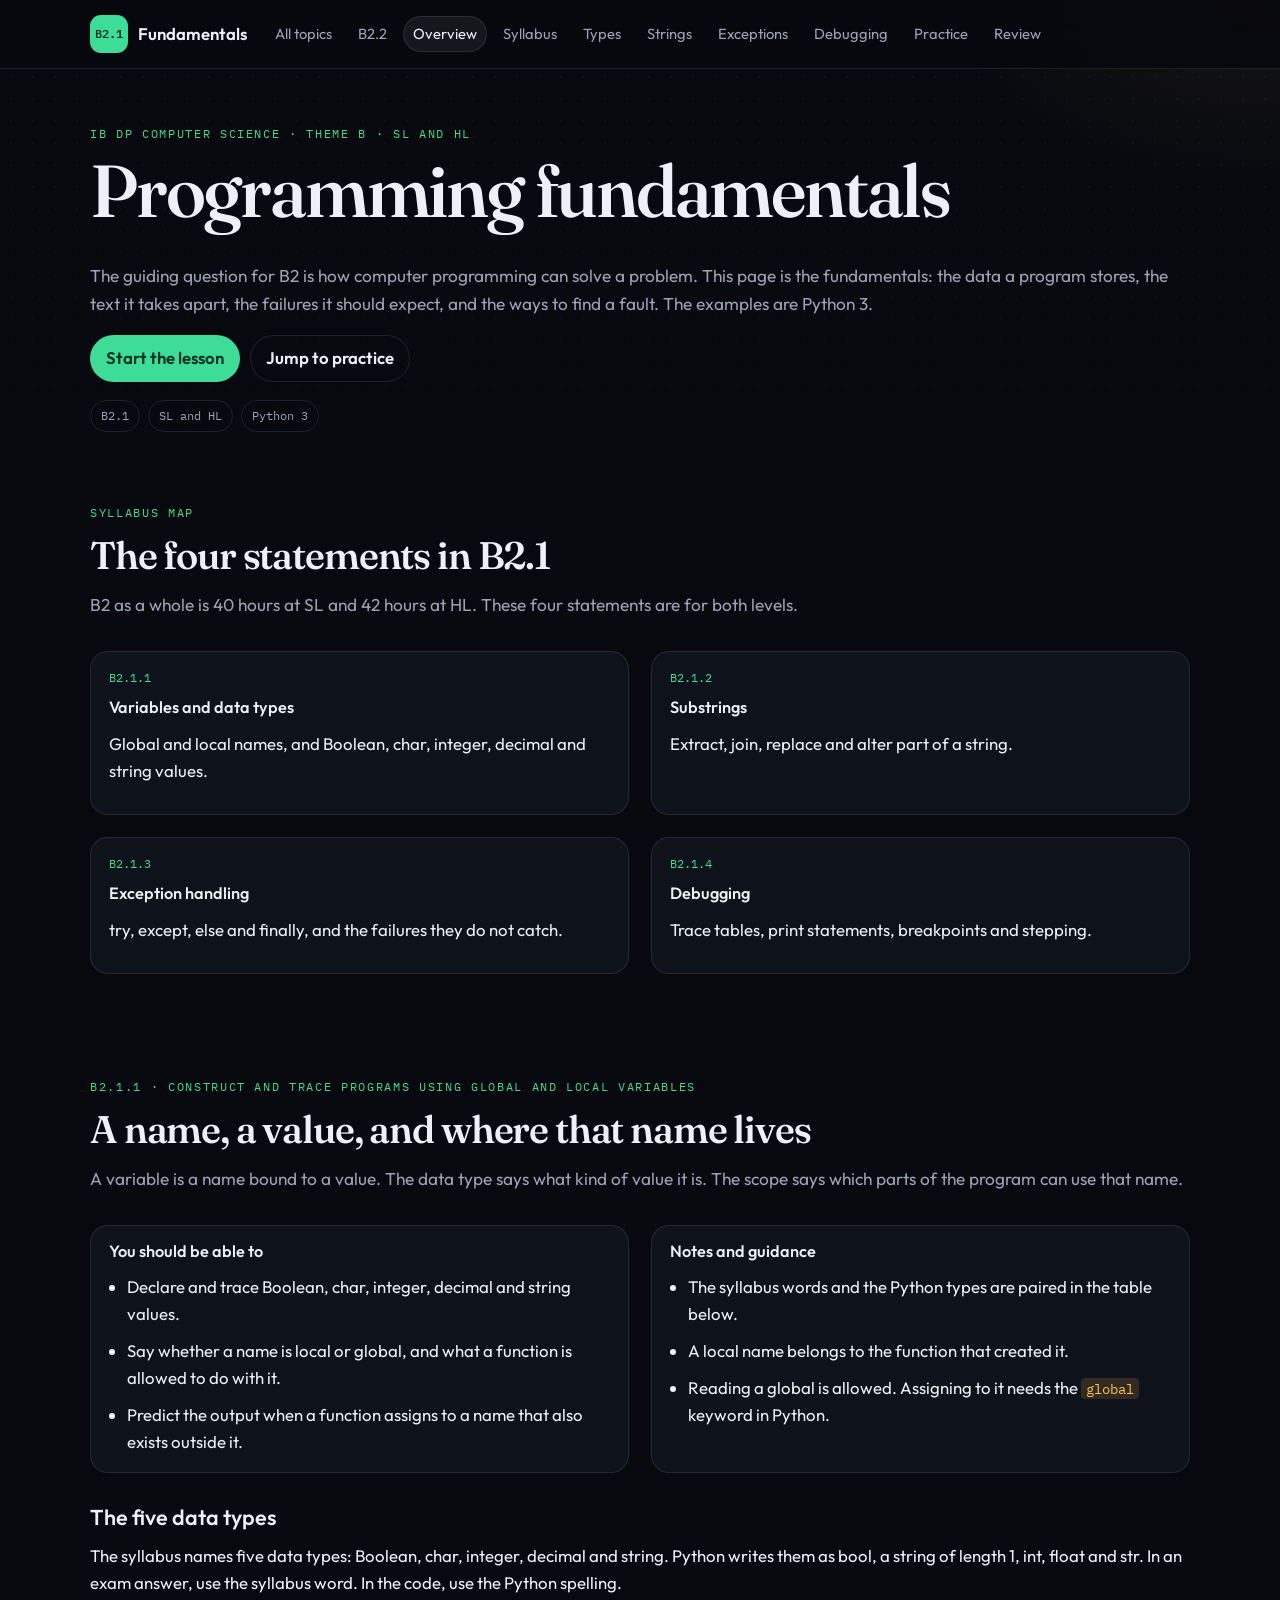
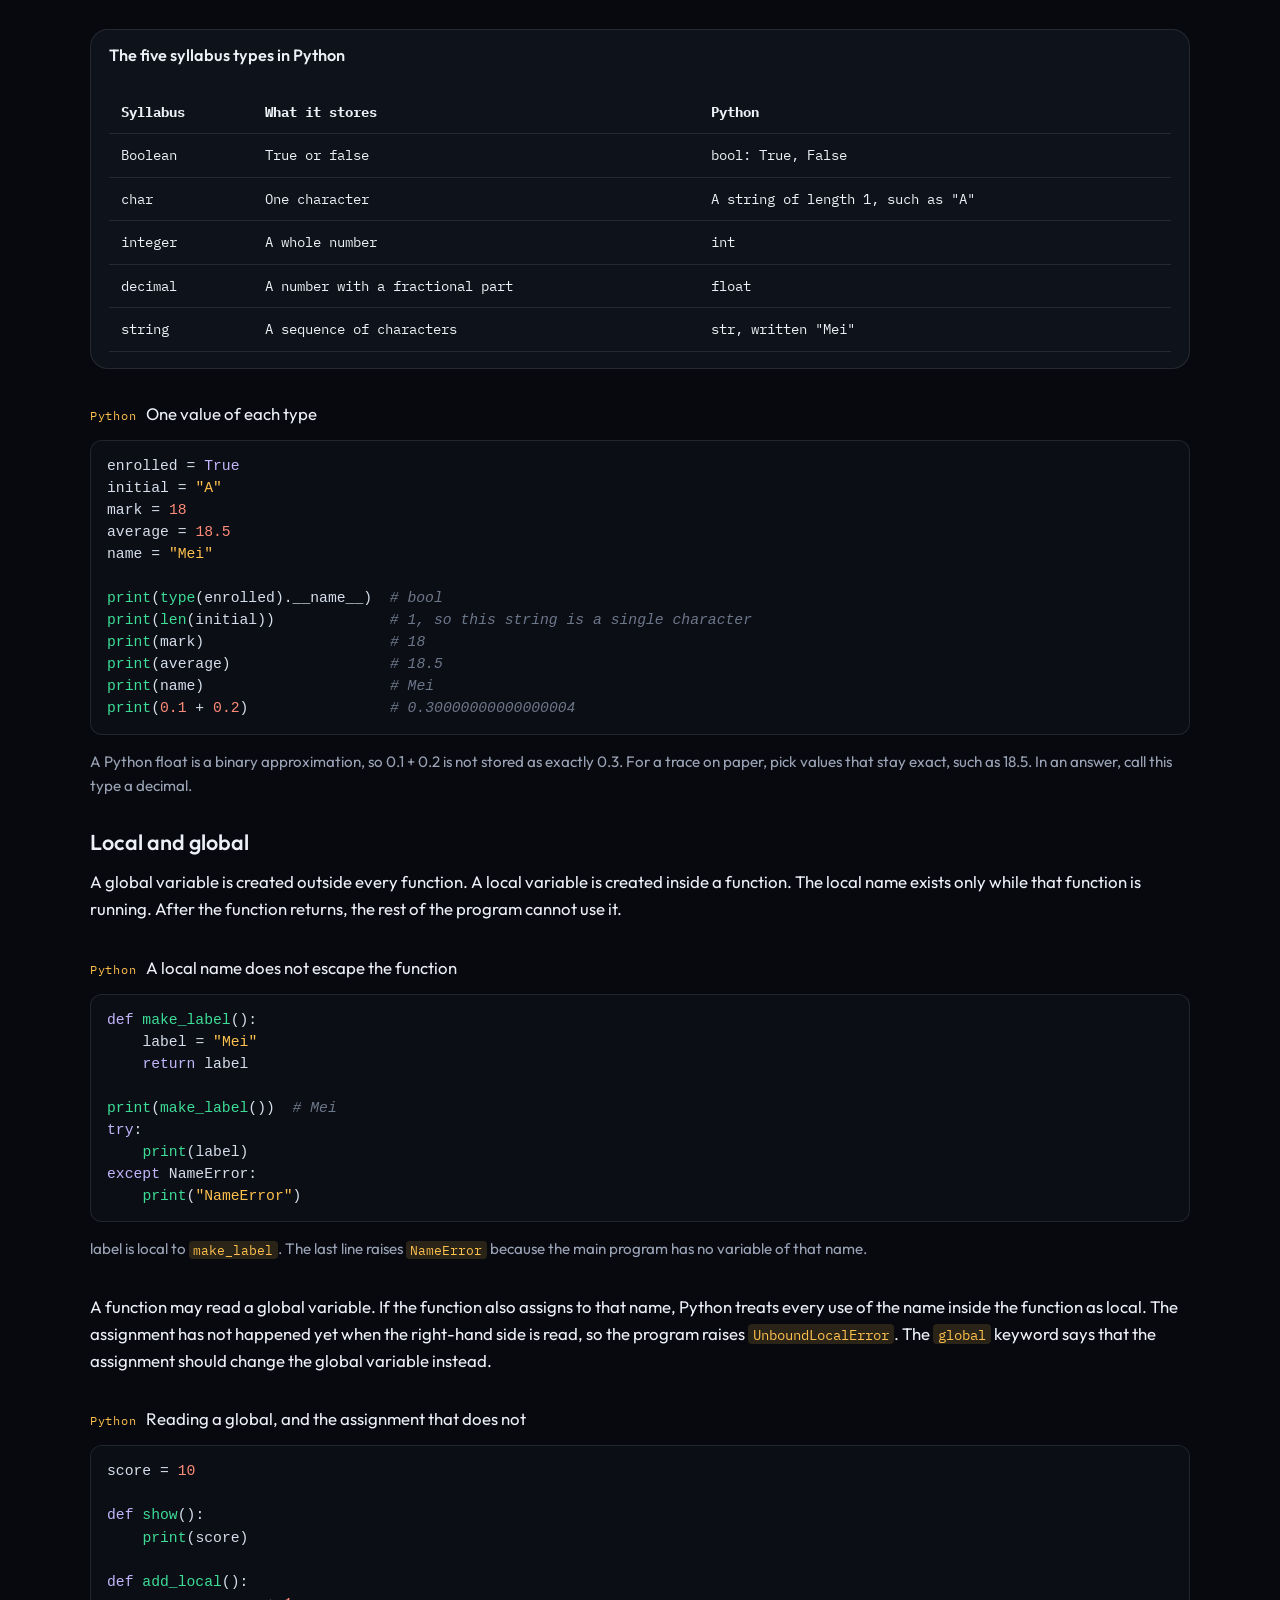
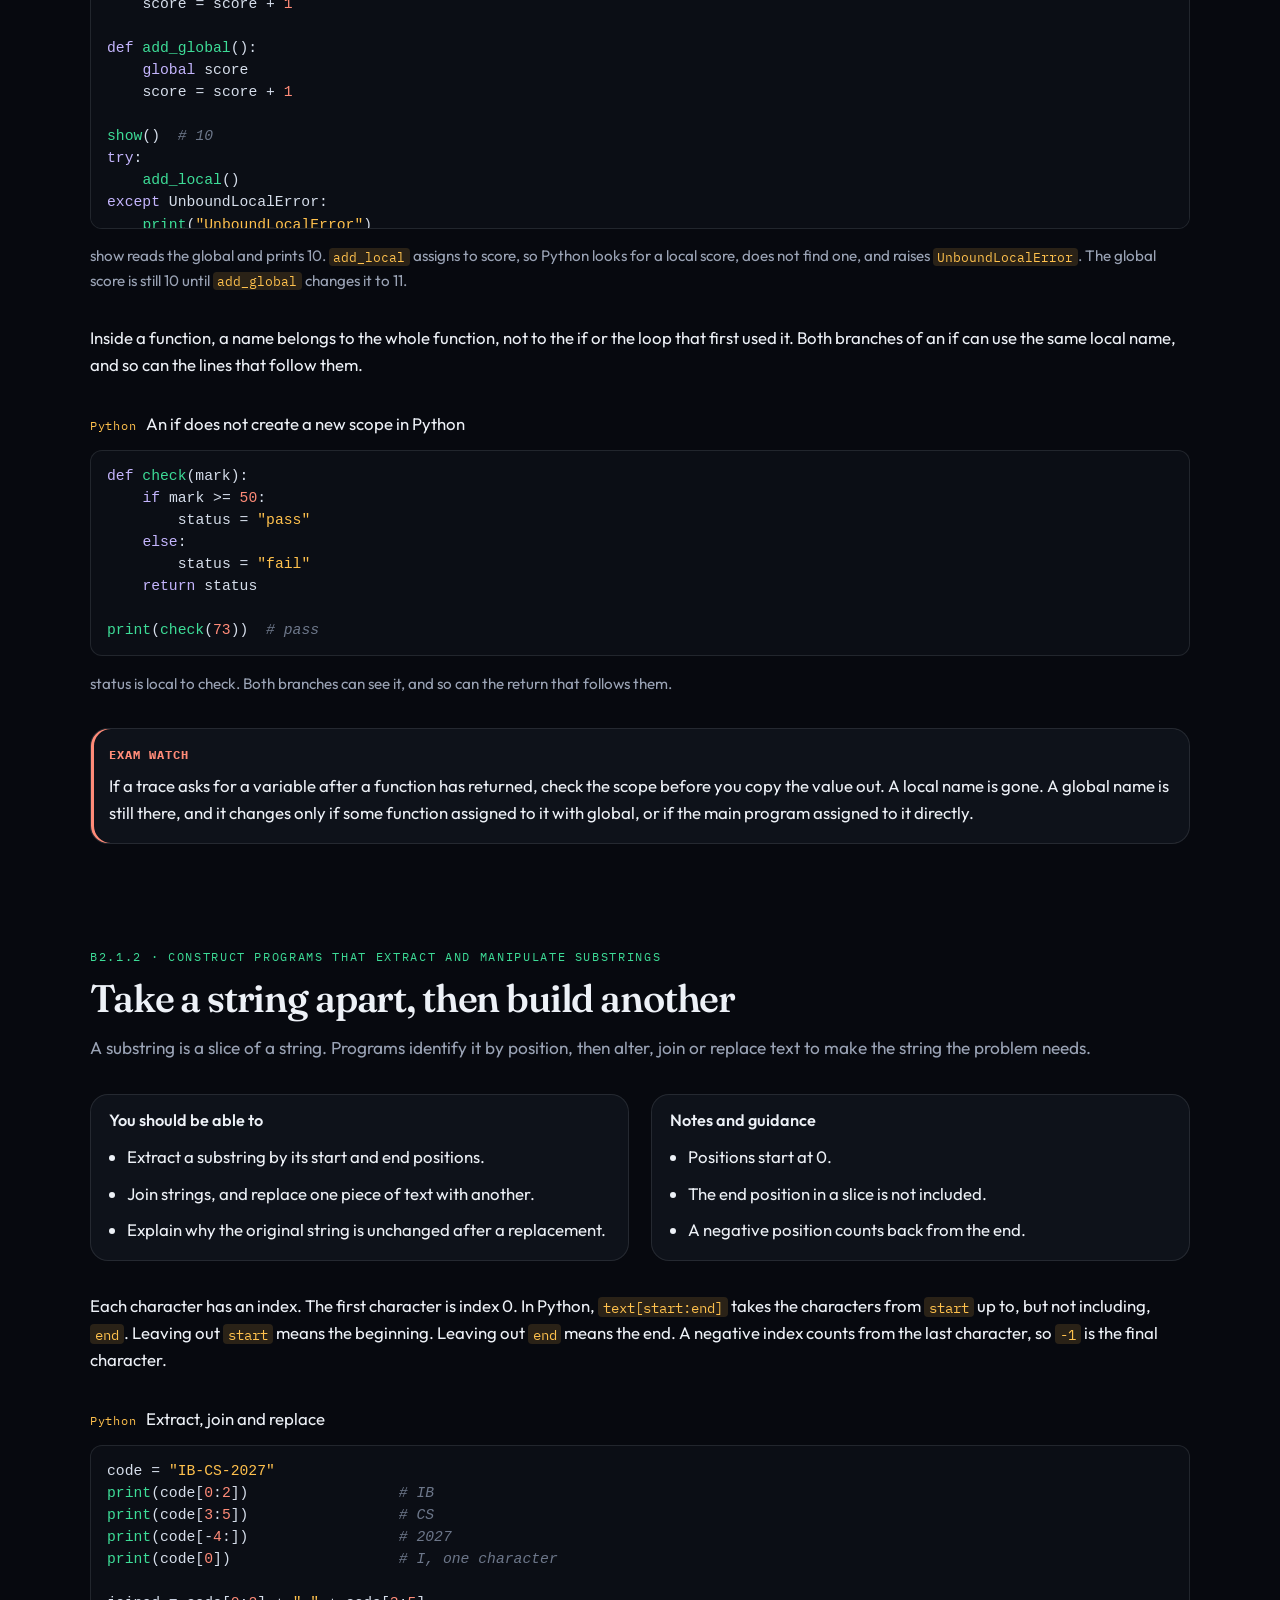
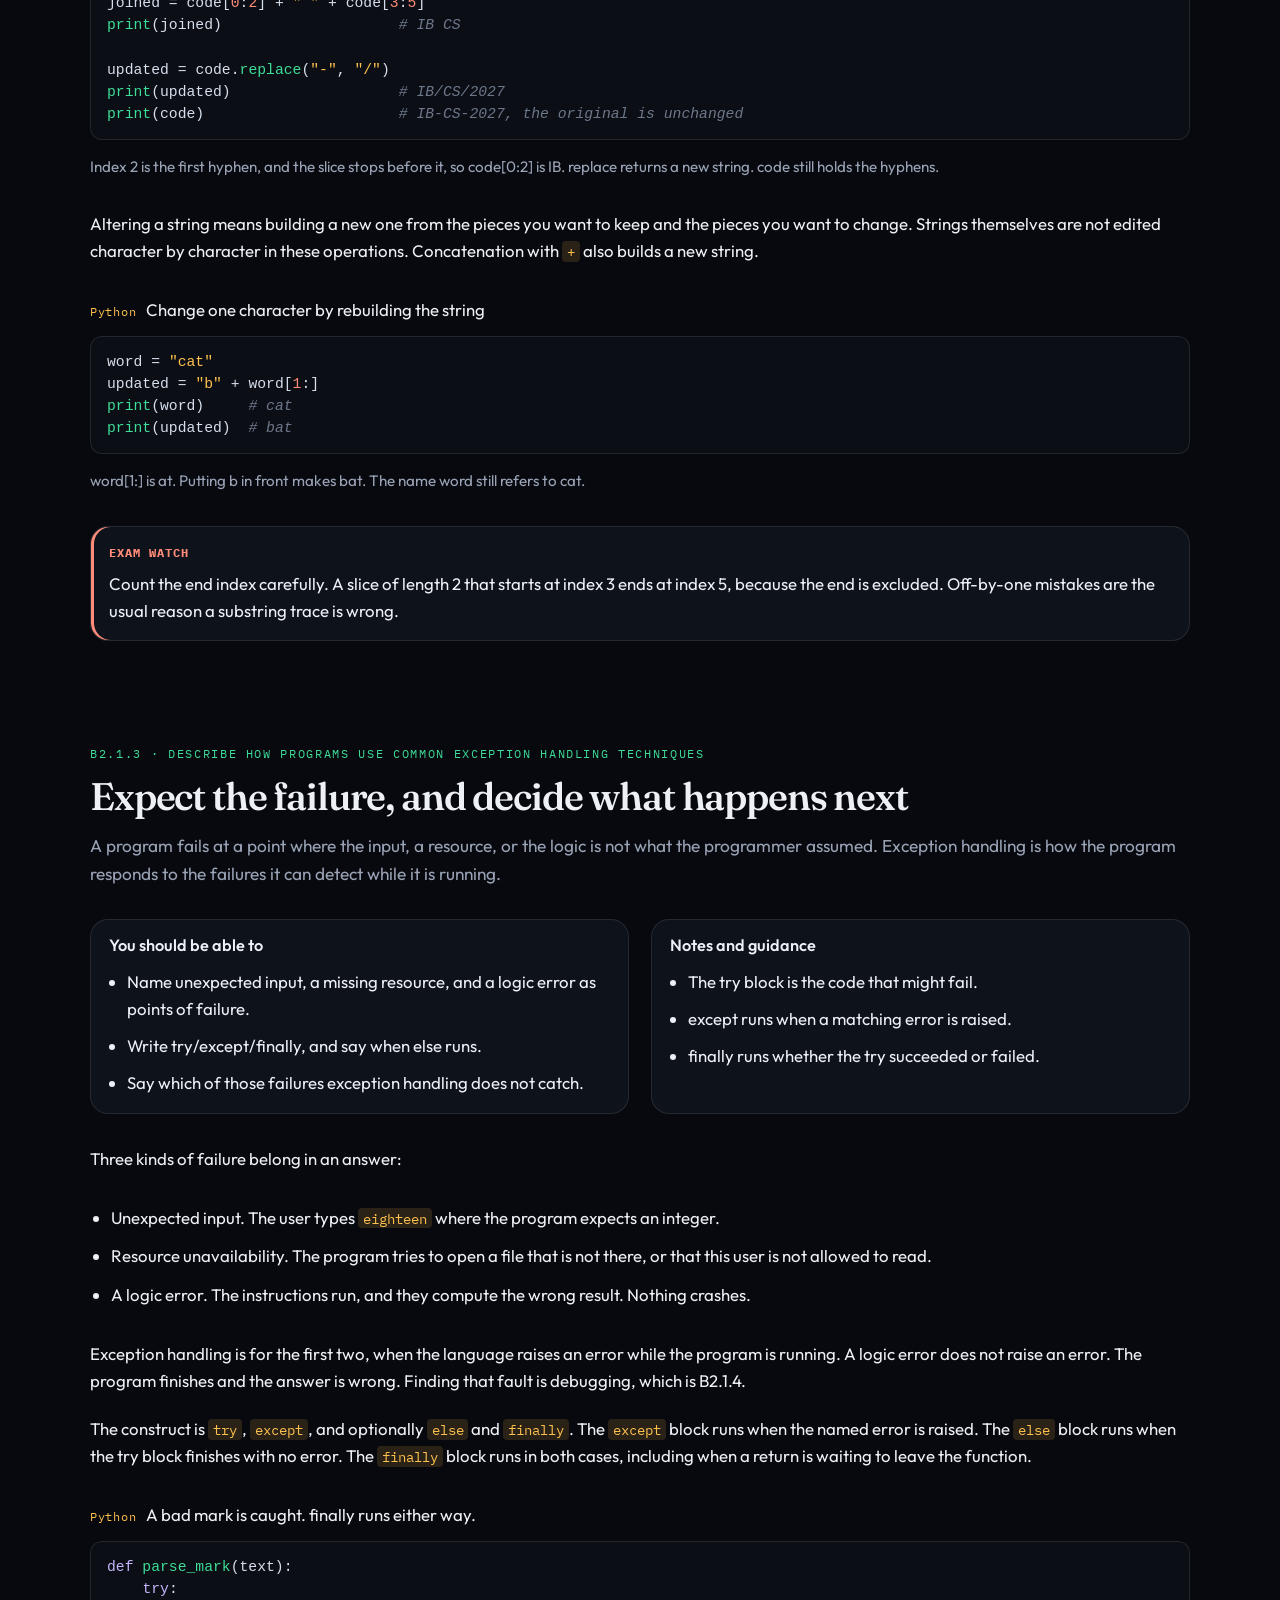
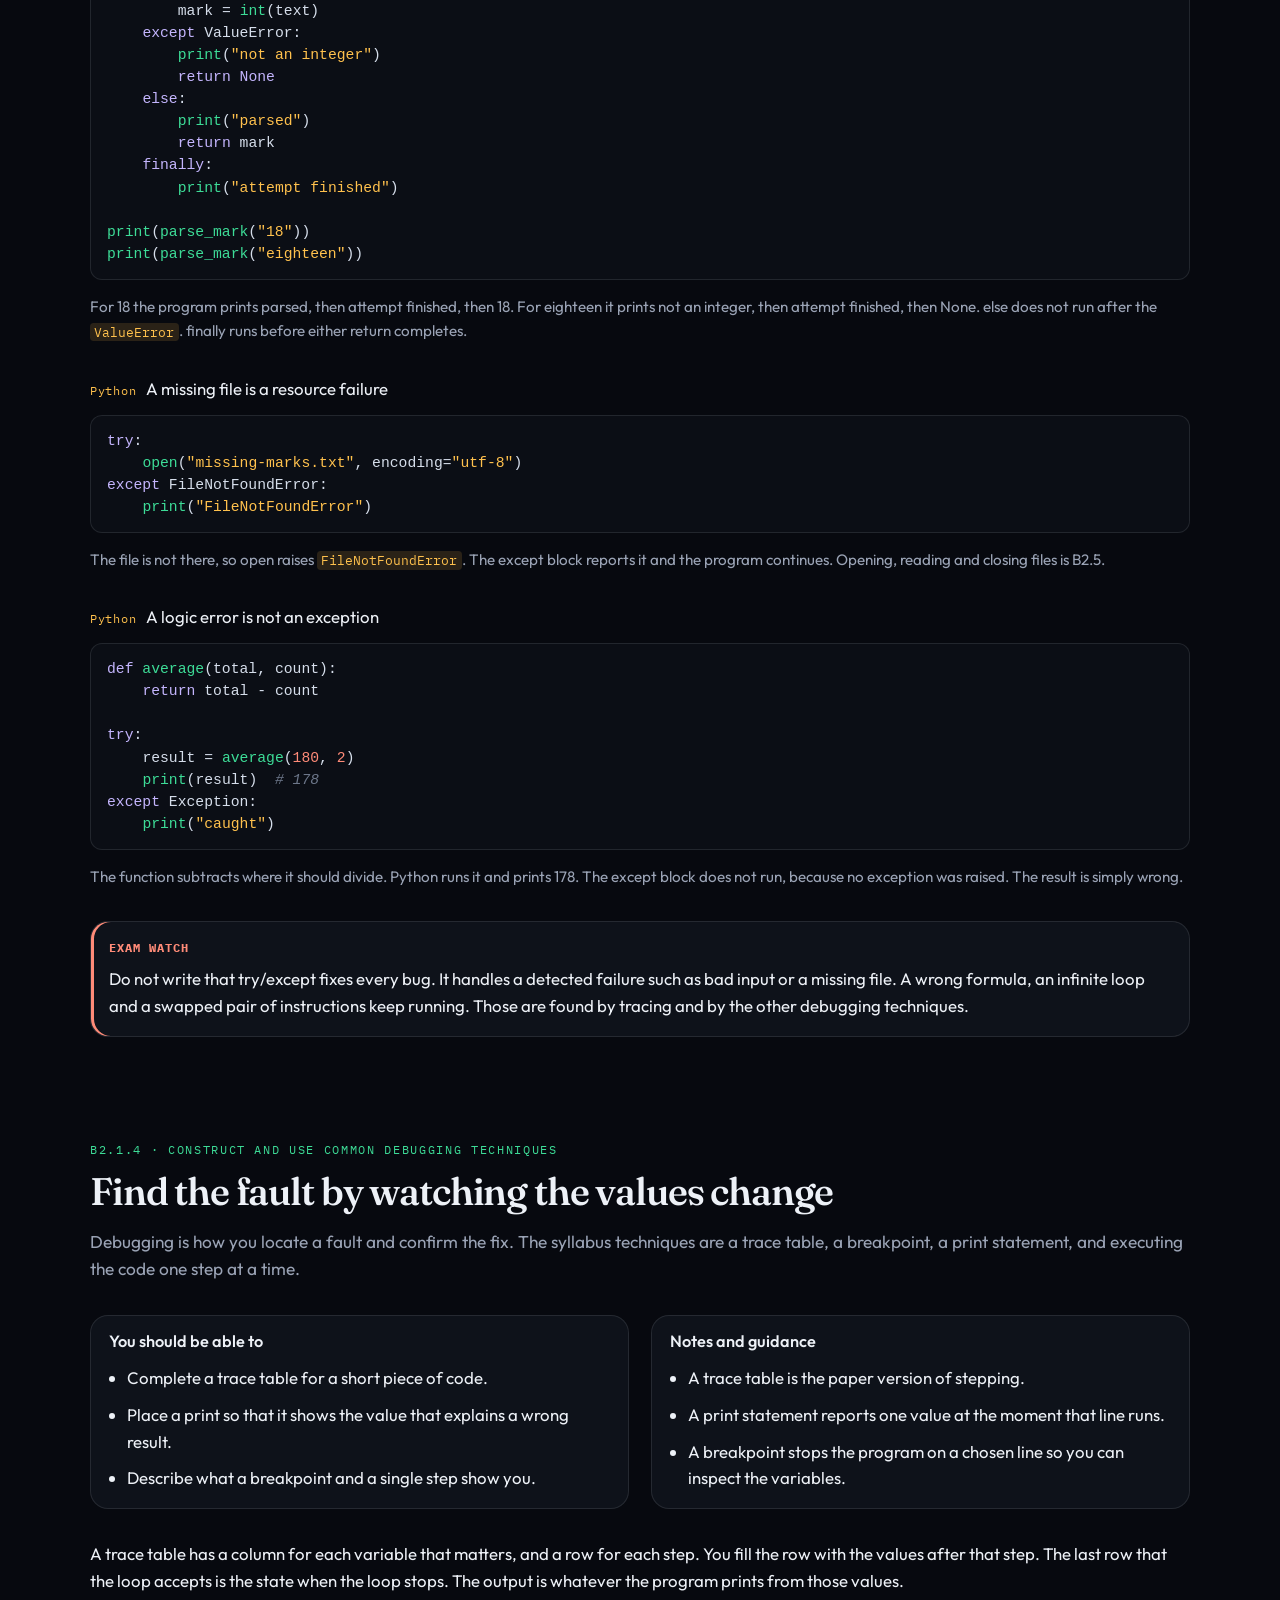
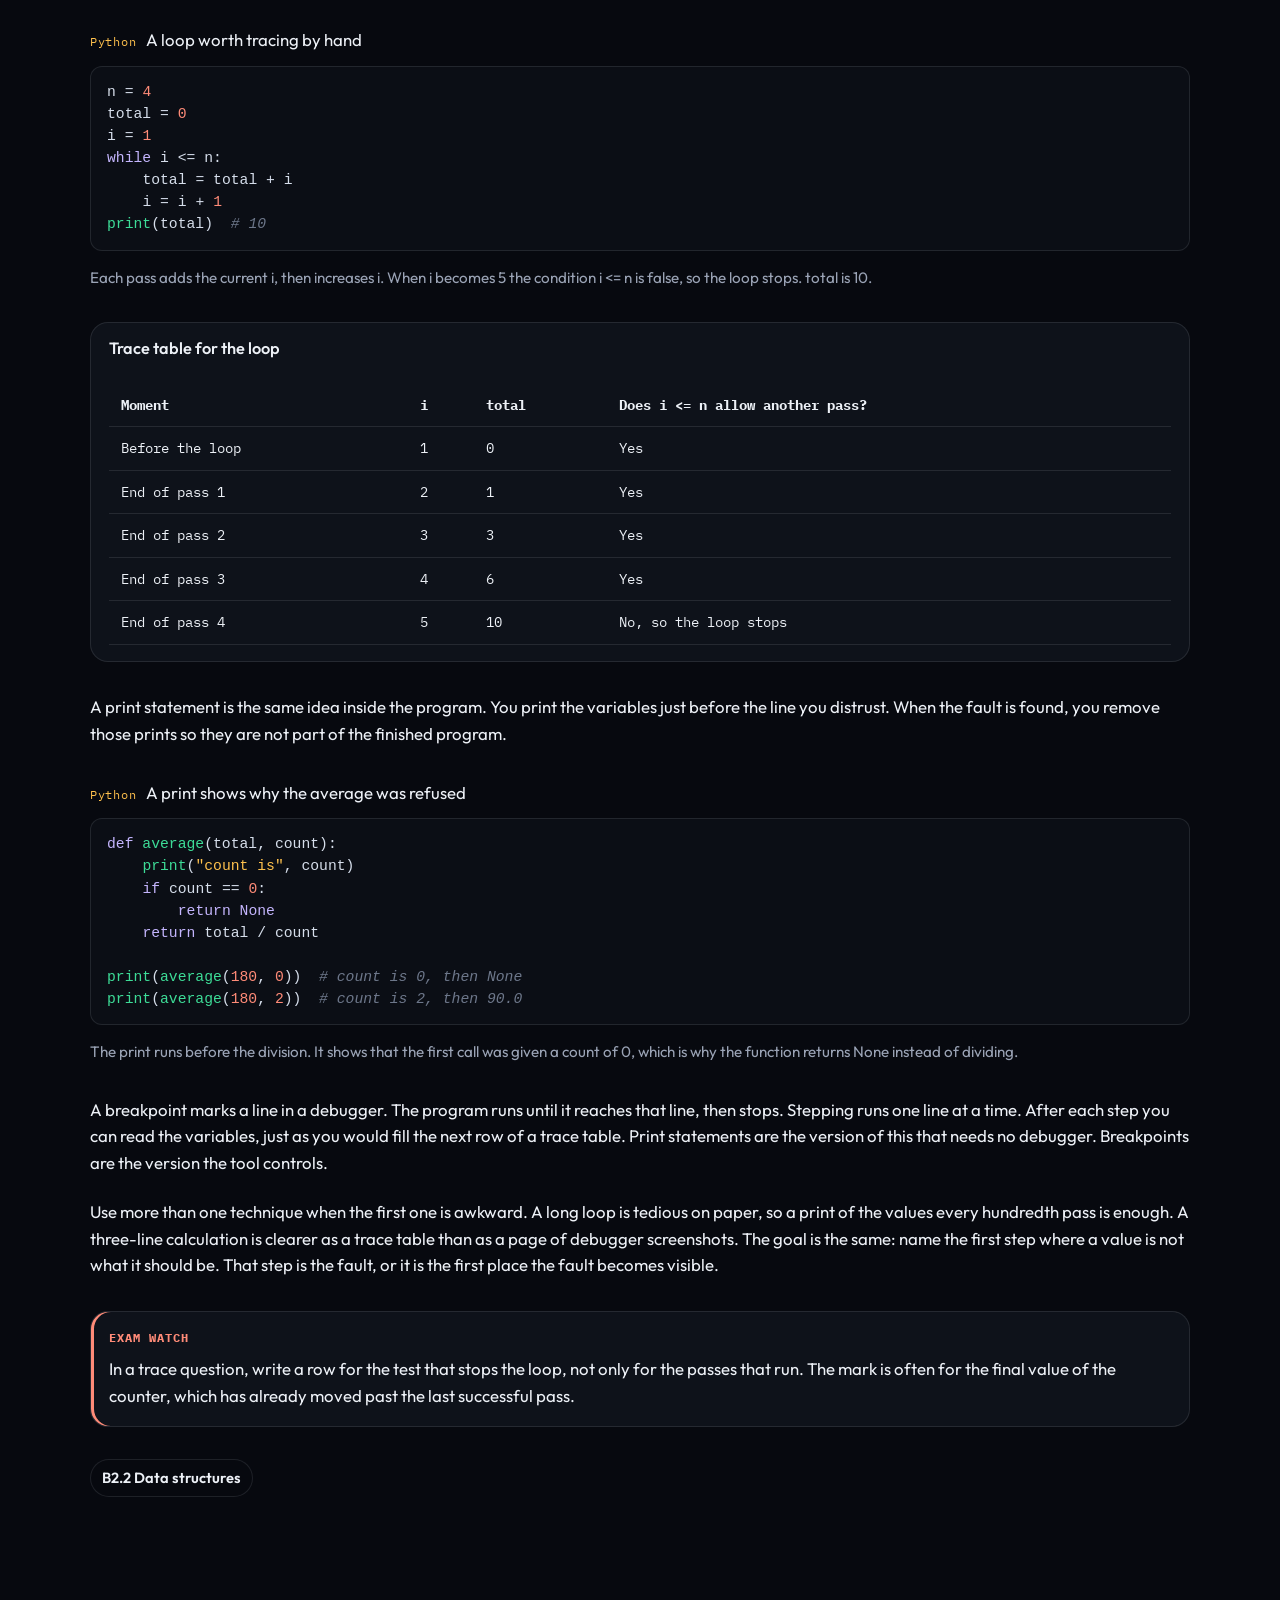
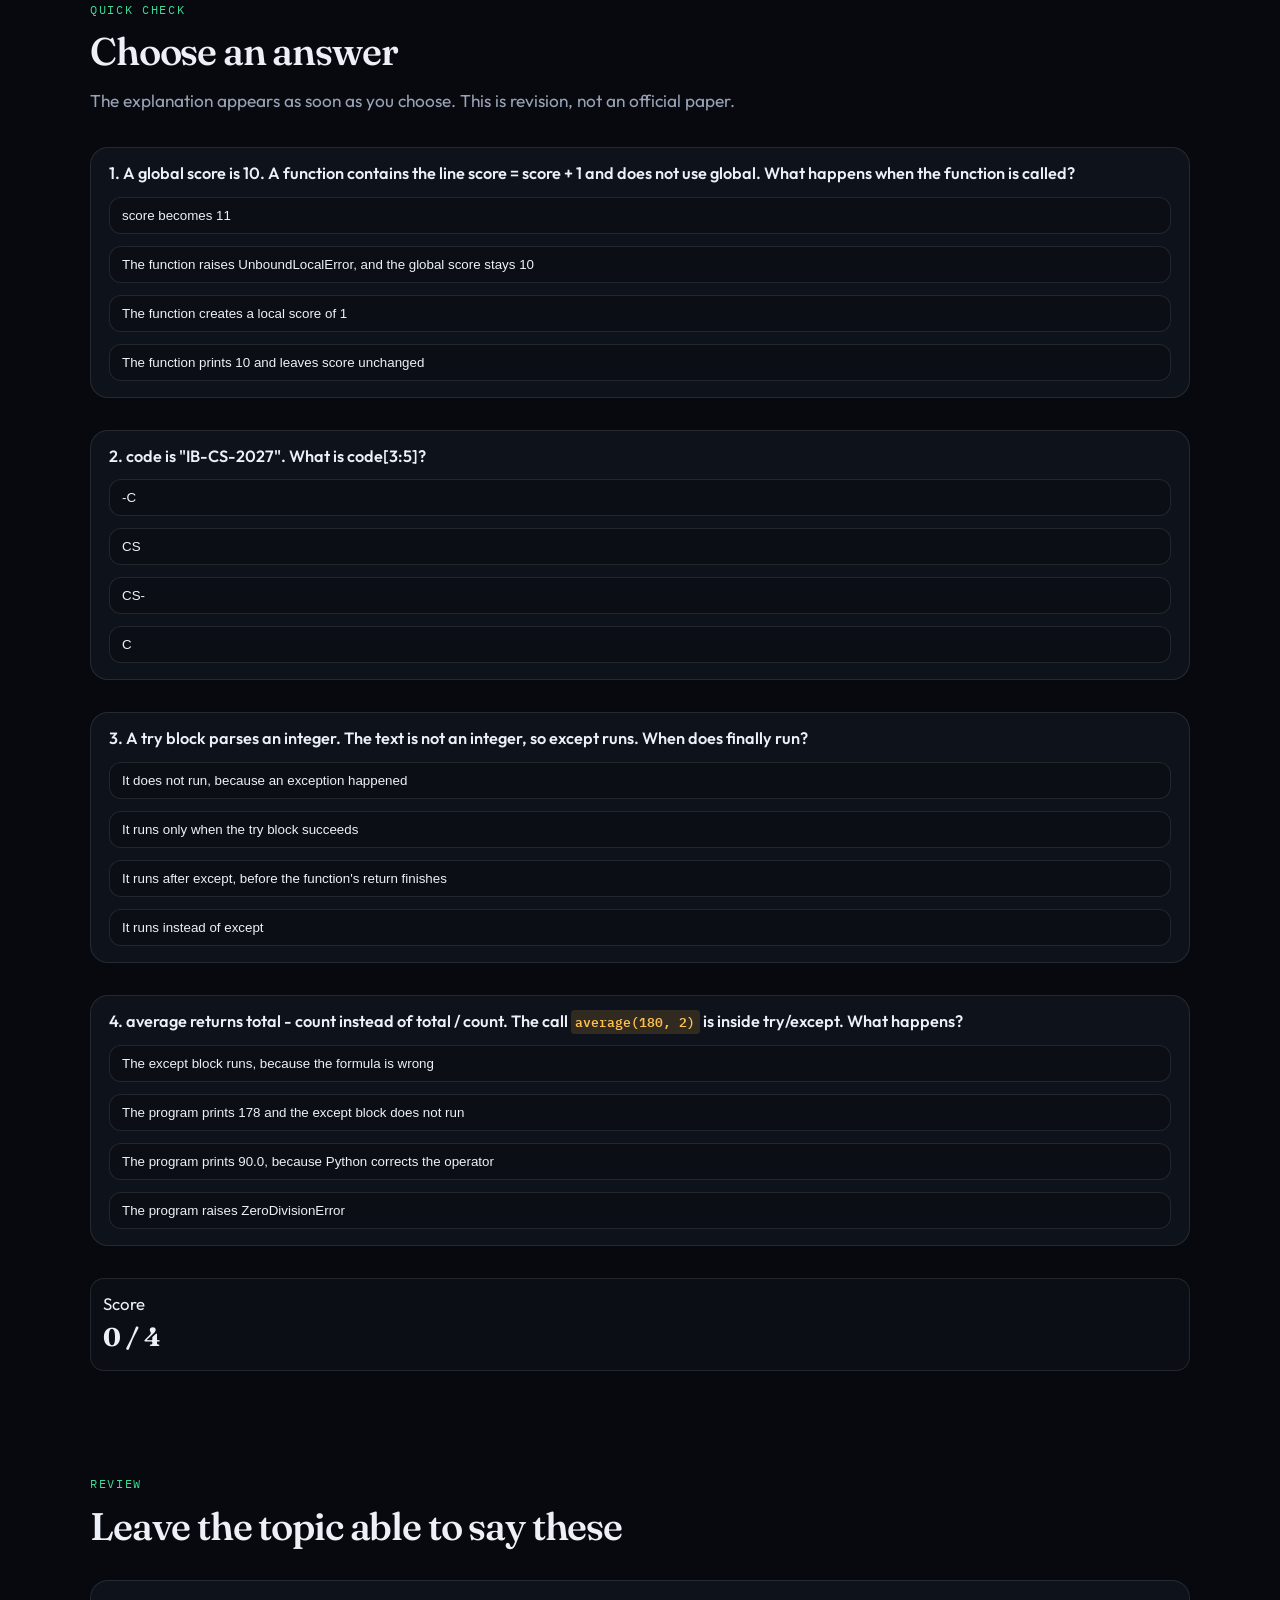
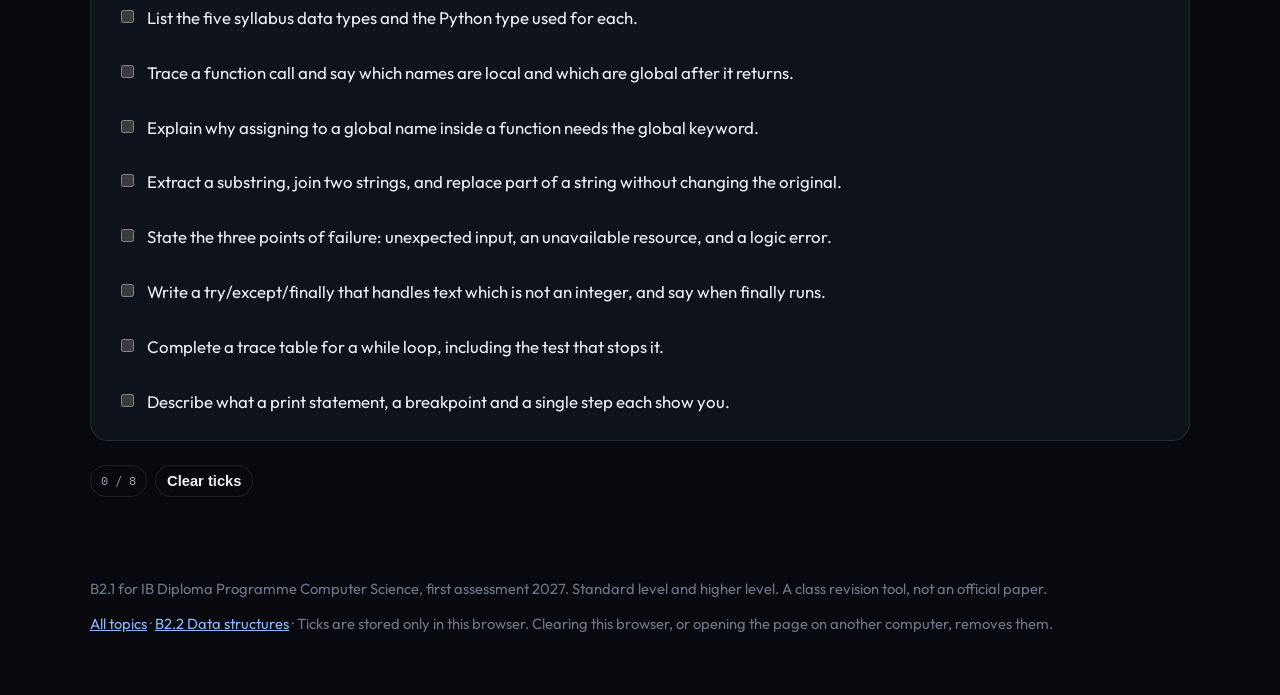
==== b2-1-programming-fundamentals.html @ c1ba3216 "Add Python revision pages for B2 programming. Each sub-topic is its own lesson: fundamentals, data s" ====
<!DOCTYPE html>
<html lang="en">
<head>
  <meta charset="utf-8">
  <meta name="viewport" content="width=device-width, initial-scale=1">
  <title>B2.1 Programming fundamentals · IB Computer Science</title>
  <meta name="description" content="B2.1 for IB DP Computer Science, SL and HL. Variables, data types, substrings, exception handling and debugging, in Python 3.">
  <meta name="theme-color" content="#07090f">
  <link rel="icon" href="data:image/svg+xml,%3Csvg xmlns='http://www.w3.org/2000/svg' viewBox='0 0 32 32'%3E%3Crect fill='%2307090f' width='32' height='32' rx='6'/%3E%3Ctext x='16' y='21' text-anchor='middle' fill='%233ddc97' font-family='monospace' font-size='8'%3EB2.1%3C/text%3E%3C/svg%3E">
  <link rel="preconnect" href="https://fonts.googleapis.com">
  <link rel="preconnect" href="https://fonts.gstatic.com" crossorigin>
  <link href="https://fonts.googleapis.com/css2?family=Fraunces:opsz,wght@9..144,560&family=IBM+Plex+Mono:wght@450;560&family=Outfit:wght@380;520;640&display=swap" rel="stylesheet">
  <link rel="stylesheet" href="css/styles.css">
</head>
<body>
  <a class="skip" href="#main">Skip to content</a>
  <header>
    <div class="wrap header-row">
      <a class="brand" href="index.html"><span class="mark">B2.1</span> Fundamentals</a>
      <nav class="nav" aria-label="Lesson">
        <a href="index.html">All topics</a>
        <a href="b2-2-data-structures.html">B2.2</a>
      </nav>
    </div>
  </header>
  <main id="main">
    <div class="wrap" style="padding: 48px 0">
      <p>This lesson needs JavaScript.</p>
    </div>
  </main>
  <footer>
    <div class="wrap">
      <p>B2.1 for IB Diploma Programme Computer Science, first assessment 2027. Standard level and higher level. A class revision tool, not an official paper.</p>
      <p class="fine"><a href="index.html">All topics</a> · <a href="b2-2-data-structures.html">B2.2 Data structures</a> · Ticks are stored only in this browser. Clearing this browser, or opening the page on another computer, removes them.</p>
    </div>
  </footer>
  <script type="module">
    import { renderTopic } from "./js/lesson.js";
    import { topic } from "./js/b2-1.js";
    renderTopic(topic);
  </script>
</body>
</html>
---- css/styles.css ----
:root {
  color-scheme: dark;
  --bg: #07090f;
  --bg-elev: #10141c;
  --ink: #edf1f7;
  --muted: #9aa3b5;
  --faint: #6d778a;
  --line: rgba(237, 241, 247, 0.1);
  --teal: #3ddc97;
  --teal-ink: #073024;
  --amber: #ffc14d;
  --amber-ink: #2b2108;
  --blue: #8eb7ff;
  --coral: #ff8b78;
  --good: #3ddc97;
  --bad: #ff8b78;
  --shadow: 0 24px 60px rgba(0, 0, 0, 0.35);
  --serif: Fraunces, "Iowan Old Style", Palatino, Georgia, serif;
  --sans: Outfit, "Segoe UI", sans-serif;
  --mono: "IBM Plex Mono", ui-monospace, SFMono-Regular, Menlo, Consolas, monospace;
  --radius: 18px;
}

* { box-sizing: border-box; }

html { scroll-behavior: smooth; }

body {
  margin: 0;
  font-family: var(--sans);
  font-size: 1.05rem;
  line-height: 1.6;
  color: var(--ink);
  background:
    radial-gradient(900px 420px at 0% -10%, rgba(61, 220, 151, 0.09), transparent 55%),
    radial-gradient(700px 380px at 100% 0%, rgba(255, 193, 77, 0.07), transparent 50%),
    var(--bg);
}

body::before {
  content: "";
  position: fixed;
  inset: 0;
  pointer-events: none;
  background-image: radial-gradient(rgba(237, 241, 247, 0.045) 1px, transparent 1px);
  background-size: 22px 22px;
  mask-image: linear-gradient(to bottom, #000 0%, transparent 78%);
}

::selection { background: rgba(61, 220, 151, 0.35); color: white; }

:focus-visible {
  outline: 2px solid var(--teal);
  outline-offset: 3px;
}

.skip {
  position: absolute;
  left: 12px;
  top: -48px;
  z-index: 20;
  background: var(--teal);
  color: var(--teal-ink);
  padding: 8px 12px;
  border-radius: 8px;
  font-weight: 600;
}

.skip:focus { top: 12px; }

a { color: var(--blue); }

h1, h2, h3, h4 {
  font-family: var(--serif);
  font-weight: 560;
  letter-spacing: -0.03em;
  line-height: 1.12;
  margin: 0 0 0.4em;
}

h1 { font-size: clamp(2.5rem, 6vw, 4.6rem); }

h2 { font-size: clamp(1.8rem, 3vw, 2.7rem); }

h3 { font-size: 1.25rem; }

p { margin: 0 0 0.8em; }

.wrap {
  width: min(1100px, calc(100% - 32px));
  margin-inline: auto;
}

.kicker {
  margin: 0 0 0.4rem;
  font-family: var(--mono);
  font-size: 0.74rem;
  letter-spacing: 0.14em;
  text-transform: uppercase;
  color: var(--teal);
}

.lede {
  max-width: none;
  color: var(--muted);
  font-size: 1.08rem;
}

header {
  position: sticky;
  top: 0;
  z-index: 10;
  backdrop-filter: blur(16px);
  background: rgba(7, 9, 15, 0.86);
  border-bottom: 1px solid var(--line);
}

.header-row {
  display: flex;
  align-items: center;
  gap: 18px;
  min-height: 68px;
}

.brand {
  display: flex;
  align-items: center;
  gap: 10px;
  color: var(--ink);
  text-decoration: none;
  font-weight: 600;
  flex: 0 0 auto;
}

.mark {
  display: grid;
  place-items: center;
  width: 38px;
  height: 38px;
  border-radius: 11px;
  background: var(--teal);
  color: var(--teal-ink);
  font-family: var(--mono);
  font-size: 0.78rem;
  font-weight: 560;
}

.nav {
  display: flex;
  gap: 6px;
  overflow-x: auto;
  padding: 8px 0;
  scrollbar-width: none;
}

.nav::-webkit-scrollbar { display: none; }

.nav a {
  color: var(--muted);
  text-decoration: none;
  font-size: 0.92rem;
  padding: 6px 10px;
  border-radius: 999px;
  white-space: nowrap;
}

.nav a:hover,
.nav a.is-active {
  color: var(--ink);
  background: rgba(237, 241, 247, 0.06);
}

.nav a.is-active { box-shadow: inset 0 0 0 1px var(--line); }

.hero { padding: 56px 0 20px; }

.hero-grid {
  display: grid;
  grid-template-columns: 1.3fr 0.7fr;
  gap: 36px;
  align-items: center;
}

.actions { display: flex; flex-wrap: wrap; gap: 10px; margin: 18px 0; }

.btn {
  appearance: none;
  border: 0;
  cursor: pointer;
  border-radius: 999px;
  padding: 10px 16px;
  background: var(--teal);
  color: var(--teal-ink);
  font-weight: 600;
  text-decoration: none;
  display: inline-flex;
  align-items: center;
  justify-content: center;
  gap: 8px;
}

.btn:hover { filter: brightness(1.05); }

.btn.ghost {
  background: transparent;
  color: var(--ink);
  box-shadow: inset 0 0 0 1px var(--line);
}

.btn.amber { background: var(--amber); color: var(--amber-ink); }

.btn.small { padding: 7px 12px; font-size: 0.92rem; }

.btn:disabled {
  cursor: not-allowed;
  opacity: 0.45;
}

.chips { display: flex; flex-wrap: wrap; gap: 8px; padding: 0; margin: 16px 0 0; list-style: none; }

.chip {
  font-family: var(--mono);
  font-size: 0.78rem;
  color: var(--muted);
  border: 1px solid var(--line);
  border-radius: 999px;
  padding: 5px 10px;
}

.stage {
  position: relative;
  min-height: 280px;
  border-radius: 28px;
  border: 1px solid var(--line);
  background:
    linear-gradient(180deg, rgba(61, 220, 151, 0.08), transparent 40%),
    var(--bg-elev);
  box-shadow: var(--shadow);
  overflow: hidden;
}

.road {
  position: absolute;
  left: 8%;
  right: 8%;
  top: 46%;
  height: 54px;
  border-radius: 999px;
  background:
    repeating-linear-gradient(90deg, rgba(237, 241, 247, 0.2) 0 18px, transparent 18px 34px),
    #1b2433;
  box-shadow: inset 0 0 0 2px rgba(237, 241, 247, 0.08);
}

.car {
  position: absolute;
  top: 50%;
  width: 46px;
  height: 22px;
  margin-top: -11px;
  border-radius: 7px;
  background: var(--amber);
  animation: drive 7s linear infinite;
}

.car::after {
  content: "";
  position: absolute;
  right: 6px;
  top: 4px;
  width: 10px;
  height: 8px;
  background: #fff4d2;
  border-radius: 2px;
}

.node {
  position: absolute;
  width: 16px;
  height: 16px;
  border-radius: 50%;
  background: var(--teal);
  box-shadow: 0 0 0 6px rgba(61, 220, 151, 0.15);
}

.node.a { top: 18%; left: 16%; }
.node.b { top: 22%; right: 18%; background: var(--blue); box-shadow: 0 0 0 6px rgba(142, 183, 255, 0.15); }
.node.c { bottom: 16%; left: 38%; background: var(--coral); box-shadow: 0 0 0 6px rgba(255, 139, 120, 0.15); }

.page-card {
  position: absolute;
  right: 14%;
  bottom: 18%;
  width: 92px;
  padding: 8px;
  border-radius: 10px;
  background: #222a3a;
  border: 1px solid var(--line);
  font-family: var(--mono);
  font-size: 0.68rem;
  color: var(--amber);
}

.stage-caption {
  position: absolute;
  left: 16px;
  bottom: 12px;
  margin: 0;
  font-size: 0.78rem;
  color: var(--faint);
}

section.block, .hero { scroll-margin-top: 76px; }

section.block { padding: 3.25rem 0; }

code {
  font-family: var(--mono);
  font-size: 0.86em;
  color: var(--amber);
  background: rgba(255, 193, 77, 0.14);
  border-radius: 0.28em;
  padding: 0.05em 0.34em;
  letter-spacing: 0;
}

h1 code, h2 code, h3 code { font-size: 0.78em; }

button code {
  font-family: inherit;
  font-size: inherit;
  font-weight: inherit;
  color: inherit;
  background: none;
  border-radius: 0;
  padding: 0;
  letter-spacing: inherit;
}

.section-head { margin-bottom: 18px; }

.grid-2 { display: grid; grid-template-columns: 1fr 1fr; gap: 22px; }
.grid-3 { display: grid; grid-template-columns: repeat(3, 1fr); gap: 20px; }
.grid-6 { display: grid; grid-template-columns: repeat(3, 1fr); gap: 14px; }

.card, .lab, .callout, .map-card, .fn, .q, .check-list, .worked {
  background: rgba(16, 20, 28, 0.9);
  border: 1px solid var(--line);
  border-radius: var(--radius);
  padding: 16px 18px;
}

.card h3, .map-card h3, .fn h3, .q h3, .worked h3 {
  font-family: var(--sans);
  letter-spacing: 0;
  font-size: 1.02rem;
  margin-bottom: 0.9rem;
}

.map-card {
  color: inherit;
  text-decoration: none;
  display: block;
  min-height: 100%;
}

.map-card:hover { border-color: rgba(61, 220, 151, 0.45); }

.map-card span {
  display: block;
  font-family: var(--mono);
  font-size: 0.75rem;
  color: var(--teal);
  margin-bottom: 0.7rem;
}

.card p:last-child, .fn p:last-child, .callout p:last-child { margin-bottom: 0; }

.card ul, .q ul { margin: 0.35rem 0 0; padding-left: 1.1em; }
.card li + li { margin-top: 0.6em; }

.card.internet { box-shadow: inset 3px 0 0 var(--teal); }
.card.www { box-shadow: inset 3px 0 0 var(--amber); }

.callout.exam { box-shadow: inset 3px 0 0 var(--coral); }
.callout.note { box-shadow: inset 3px 0 0 var(--blue); }
.callout strong { font-family: var(--mono); font-size: 0.78rem; letter-spacing: 0.08em; text-transform: uppercase; display: block; margin-bottom: 0.5rem; }
.callout.exam strong { color: var(--coral); }
.callout.note strong { color: var(--blue); }

.lab { margin-top: 16px; }
.lab h3 { margin-bottom: 0.9rem; }
.lab > p { margin-bottom: 1.15rem; }

label.field { display: block; font-size: 0.92rem; color: var(--muted); margin-bottom: 8px; }

input[type="text"], input[type="number"], textarea {
  width: 100%;
  border-radius: 12px;
  border: 1px solid var(--line);
  background: #0b0e15;
  color: var(--ink);
  padding: 12px 14px;
  font-family: var(--mono);
  font-size: 0.95rem;
}

textarea { min-height: 110px; resize: vertical; font-family: var(--sans); }

.presets { display: flex; flex-wrap: wrap; gap: 8px; margin: 10px 0; }

.url-bar {
  display: flex;
  flex-wrap: wrap;
  gap: 6px;
  padding: 10px;
  border-radius: 14px;
  background: #0b0e15;
  border: 1px solid var(--line);
  min-height: 58px;
}

.part {
  border: 0;
  cursor: pointer;
  border-radius: 10px;
  padding: 8px 10px;
  font-family: var(--mono);
  font-size: 0.92rem;
  color: #0c1118;
  text-align: left;
}

.part small { display: block; font-family: var(--sans); font-size: 0.72rem; opacity: 0.75; }
.part.protocol { background: var(--blue); }
.part.domain { background: var(--teal); }
.part.path { background: var(--amber); }
.part.extra { background: #d7dbe4; }
.part.is-picked { outline: 3px solid white; }
.part.muted { background: transparent; color: var(--faint); box-shadow: inset 0 0 0 1px var(--line); cursor: default; }

.define {
  margin-top: 12px;
  padding: 12px 14px;
  border-radius: 12px;
  background: rgba(237, 241, 247, 0.04);
}

.panes { display: grid; grid-template-columns: 1fr 1fr; gap: 12px; margin-top: 12px; }
.pane { border-radius: 14px; padding: 12px; background: #0b0e15; border: 1px solid var(--line); min-height: 140px; }
.pane h4 { font-family: var(--mono); font-size: 0.78rem; letter-spacing: 0.08em; text-transform: uppercase; margin-bottom: 8px; }
.pane.http h4 { color: var(--coral); }
.pane.https h4 { color: var(--teal); }
.pane pre { margin: 0; white-space: pre-wrap; word-break: break-word; font-family: var(--mono); font-size: 0.86rem; }

.flow {
  display: grid;
  grid-template-columns: repeat(4, 1fr);
  gap: 10px;
  margin: 12px 0;
  padding: 0;
  list-style: none;
}

.flow li {
  border-radius: 14px;
  padding: 12px;
  text-align: center;
  border: 1px solid var(--line);
  color: var(--faint);
  background: #0b0e15;
}

.flow li strong { display: block; color: var(--ink); font-size: 0.95rem; }
.flow li.is-on {
  color: var(--teal-ink);
  background: var(--teal);
  border-color: var(--teal);
}
.flow li.is-on strong { color: inherit; }

.step-readout { min-height: 4.5em; }

.row-actions { display: flex; flex-wrap: wrap; gap: 8px; margin-top: 8px; }

.sort-grid, .pool, .chosen { display: grid; gap: 8px; }
.sort-grid { margin-top: 8px; }
.pool, .chosen { margin: 8px 0; }

.sort-card, .step-btn, .opt {
  text-align: left;
  border-radius: 12px;
  border: 1px solid var(--line);
  background: #0b0e15;
  color: var(--ink);
  padding: 10px 12px;
}

.choices { display: flex; flex-wrap: wrap; gap: 8px; margin-top: 8px; }

.choice {
  border-radius: 999px;
  border: 1px solid var(--line);
  background: transparent;
  color: var(--ink);
  padding: 6px 10px;
  cursor: pointer;
}

.choice.is-correct, .sort-card.is-correct, .opt.is-correct {
  background: rgba(61, 220, 151, 0.16);
  border-color: rgba(61, 220, 151, 0.6);
}

.choice.is-wrong, .opt.is-wrong {
  background: rgba(255, 139, 120, 0.12);
  border-color: rgba(255, 139, 120, 0.55);
}

.feedback { min-height: 1.4em; color: var(--muted); font-size: 0.95rem; }
.feedback.good { color: var(--good); }
.feedback.bad { color: var(--bad); }

.fn.is-lit { border-color: rgba(61, 220, 151, 0.7); box-shadow: 0 0 0 1px rgba(61, 220, 151, 0.4); }

.jars { display: grid; grid-template-columns: 1fr 1fr; gap: 12px; }
.jar { background: #0b0e15; border-radius: 14px; padding: 12px; border: 1px dashed var(--line); min-height: 150px; }
.jar h4 { margin-bottom: 8px; font-family: var(--sans); font-size: 0.95rem; }
.jar.ram { border-color: rgba(142, 183, 255, 0.45); }
.jar.disk { border-color: rgba(255, 193, 77, 0.45); }
.jar-list { display: grid; gap: 8px; }
.cookie { background: rgba(237, 241, 247, 0.04); border-radius: 10px; padding: 8px 10px; }
.cookie b { font-family: var(--mono); font-weight: 560; font-size: 0.86rem; }
.empty { color: var(--faint); margin: 0; }

.q + .q { margin-top: 12px; }
.marks { font-family: var(--mono); font-size: 0.75rem; color: var(--amber); letter-spacing: 0.06em; }

.scheme { margin-top: 10px; padding-top: 10px; border-top: 1px solid var(--line); }
.scheme ol { margin: 0; padding-left: 1.2em; }
.award { display: flex; align-items: center; gap: 8px; margin-top: 8px; color: var(--muted); font-size: 0.92rem; }
.award input { width: 80px; }

.scoreboard {
  display: flex;
  flex-wrap: wrap;
  gap: 10px;
  margin-top: 12px;
}

.scoreboard div {
  flex: 1 1 180px;
  border-radius: 14px;
  padding: 12px;
  background: #0b0e15;
  border: 1px solid var(--line);
}

.scoreboard strong { display: block; font-family: var(--serif); font-size: 1.6rem; }

.check-list { display: grid; gap: 12px; }
.check-list label {
  display: flex;
  gap: 10px;
  align-items: flex-start;
  padding: 8px;
  border-radius: 10px;
}
.check-list label:hover { background: rgba(237, 241, 247, 0.03); }
.check-list input { margin-top: 5px; accent-color: var(--teal); }

footer {
  padding: 28px 0 48px;
  color: var(--faint);
  font-size: 0.92rem;
}

.stack { display: grid; gap: 12px; }

.paper-label {
  margin: 2.25rem 0 1rem;
  font-family: var(--mono);
  font-size: 0.78rem;
  letter-spacing: 0.12em;
  text-transform: uppercase;
  color: var(--amber);
}

.chapter { margin: 18px 0 26px; }
.chapter h2 { font-size: 1.55rem; }
.chapter .count { color: var(--faint); font-family: var(--sans); font-size: 0.92rem; letter-spacing: 0; font-weight: 520; }

.topics { display: grid; grid-template-columns: repeat(auto-fill, minmax(230px, 1fr)); gap: 14px; }

.topic {
  display: flex;
  flex-direction: column;
  align-items: flex-start;
  gap: 6px;
  min-height: 124px;
  padding: 14px 14px 12px;
  border-radius: 16px;
  border: 1px solid var(--line);
  background: rgba(16, 20, 28, 0.9);
  color: inherit;
  text-decoration: none;
}

.topic strong { font-family: var(--sans); font-weight: 520; letter-spacing: 0; font-size: 1rem; }
.topic .code { font-family: var(--mono); font-size: 0.78rem; color: var(--teal); }
.topic em { margin-top: auto; font-style: normal; font-family: var(--mono); font-size: 0.74rem; letter-spacing: 0.08em; text-transform: uppercase; color: var(--teal); }
.topic.ready { box-shadow: inset 3px 0 0 var(--teal); }
.topic.ready:hover { border-color: rgba(61, 220, 151, 0.55); }
.topic.later { color: var(--muted); cursor: default; }
.topic.later .code, .topic.later em { color: var(--faint); }

.chain { display: grid; grid-template-columns: repeat(3, 1fr); gap: 12px; }
.bcard { border-radius: 14px; padding: 12px; background: #0b0e15; border: 1px solid var(--line); }
.bcard h4 { font-family: var(--sans); letter-spacing: 0; font-size: 0.95rem; margin-bottom: 8px; }
.bcard p { margin: 0 0 6px; font-size: 0.92rem; }
.bcard code { display: block; word-break: break-all; }
.bcard.bad { border-color: rgba(255, 139, 120, 0.7); box-shadow: inset 3px 0 0 var(--coral); }
.bcard.ok { border-color: rgba(61, 220, 151, 0.45); }
.flow.six { grid-template-columns: repeat(3, 1fr); }
.calc-grid { display: grid; grid-template-columns: 1fr 1fr; gap: 12px; margin: 8px 0; }
select {
  width: 100%;
  margin-top: 6px;
  border-radius: 12px;
  border: 1px solid var(--line);
  background: #0b0e15;
  color: var(--ink);
  padding: 12px 14px;
}
table.sheet { width: 100%; border-collapse: collapse; font-family: var(--mono); font-size: 0.88rem; margin-top: 12px; }
table.sheet th, table.sheet td { border-bottom: 1px solid var(--line); padding: 10px 12px; text-align: left; }
.out { overflow-x: auto; }
.out table.sheet { width: max-content; min-width: 100%; }
.out table.sheet th, .out table.sheet td { white-space: nowrap; }
.step-btn, .choice, .opt { cursor: pointer; }
.teaching { max-width: none; }

.rhythm {
  display: flex;
  flex-direction: column;
  gap: 2rem;
}

.rhythm > * { margin-top: 0; margin-bottom: 0; }

.subhead {
  font-family: var(--sans);
  font-size: 1.35rem;
  letter-spacing: 0;
}

.rhythm > .subhead { margin-bottom: -1.1rem; }

.rhythm .section-head { margin-bottom: 0; }

.rhythm .section-head .kicker { margin-bottom: 0.65rem; }

.rhythm .section-head h2 { margin-bottom: 0.9rem; }

.rhythm .section-head > :last-child { margin-bottom: 0; }

.review-panel { display: flex; flex-direction: column; gap: 1rem; }

.prose p { margin: 0; }

.prose p + p { margin-top: 1.35rem; }

.worked { margin-top: 16px; }
.worked h3 { font-family: var(--sans); letter-spacing: 0; font-size: 1.02rem; }
.steps { margin: 0.3em 0 0; padding-left: 1.25em; }
.steps li + li { margin-top: 0.7em; }
.grid-2 + .grid-2, .teaching + .grid-2, .grid-2 + .worked, .grid-2 + .grid-3 { margin-top: 16px; }
.tabset { margin-top: 16px; }
.tabbar { display: flex; flex-wrap: wrap; gap: 8px; }
.tab {
  font-family: var(--sans);
  font-size: 0.92rem;
  color: var(--ink);
  background: transparent;
  border: 1px solid var(--line);
  border-radius: 999px;
  padding: 8px 12px;
  cursor: pointer;
}
.tab.is-active { background: var(--teal); color: var(--teal-ink); border-color: var(--teal); }
.tabpanel { margin-top: 12px; }
.tabpanel.is-hidden { display: none; }
.tabpanel h3 { font-family: var(--sans); letter-spacing: 0; font-size: 1rem; margin-top: 14px; }
.pseudo {
  font-family: "Courier New", Courier, monospace;
  font-size: 0.92rem;
  line-height: 1.5;
  white-space: pre;
  overflow-x: auto;
  color: #d6deeb;
  background: #0b0e15;
  border: 1px solid var(--line);
  border-radius: 12px;
  padding: 14px 16px;
  margin: 12px 0 0;
}
.pseudo .tok-key { color: #c4b5fd; }
.pseudo .tok-type { color: var(--blue); }
.pseudo .tok-fn { color: var(--teal); }
.pseudo .tok-string { color: var(--amber); }
.pseudo .tok-number { color: var(--coral); }
.pseudo .tok-comment { color: var(--faint); font-style: italic; }
.chart { display: flex; flex-direction: column; align-items: center; margin-top: 8px; }
.chart-card + .chart-card { margin-top: 18px; }
.shape, .diamond {
  font-family: "Courier New", Courier, monospace;
  font-size: 0.86rem;
  text-align: center;
}
.shape {
  border: 2px solid var(--blue);
  background: #0b0e15;
  min-width: 190px;
  max-width: 280px;
  padding: 10px 16px;
}
.shape.term { border-radius: 999px; border-color: var(--teal); }
.shape.process { border-radius: 4px; }
.shape.io { transform: skewX(-14deg); border-color: var(--amber); padding-inline: 22px; }
.shape.io .unskew { display: inline-block; transform: skewX(14deg); }
.shape.sub {
  border-color: var(--teal);
  box-shadow: inset 8px 0 0 -6px var(--teal), inset -8px 0 0 -6px var(--teal);
}
.diamond {
  width: 200px;
  height: 132px;
  display: flex;
  align-items: center;
  justify-content: center;
  position: relative;
  padding: 0 42px;
}
.diamond::before {
  content: "";
  position: absolute;
  inset: 18px 10px;
  border: 2px solid var(--coral);
  background: #0b0e15;
  transform: rotate(45deg);
}
.diamond span { position: relative; z-index: 1; }
.flow-arrow {
  width: 2px;
  height: 22px;
  background: var(--muted);
  position: relative;
  margin: 2px 0;
}
.flow-arrow::after {
  content: "";
  position: absolute;
  left: -4px;
  bottom: -1px;
  border: 5px solid transparent;
  border-top-color: var(--muted);
}
.flow-split {
  display: grid;
  grid-template-columns: 1fr 1fr;
  gap: 18px;
  width: min(680px, 100%);
  margin-top: 4px;
}
.flow-col { display: flex; flex-direction: column; align-items: center; }
.flow-label { margin: 0 0 6px; font-family: var(--mono); font-size: 0.78rem; color: var(--amber); }
.flow-back { margin: 8px 0 0; max-width: 26ch; text-align: center; color: var(--teal); font-size: 0.88rem; }
.flow-svg { width: min(720px, 100%); height: auto; display: block; margin: 8px auto 0; }
.struct-svg { width: min(960px, 100%); }
.flow-svg .flow-line { fill: none; stroke: var(--muted); stroke-width: 2; }
.flow-svg .flow-head { fill: var(--muted); }
.flow-svg .flow-term,
.flow-svg .flow-process,
.flow-svg .flow-io,
.flow-svg .flow-decision { fill: #0b0e15; stroke-width: 2; }
.flow-svg .flow-term { stroke: var(--teal); }
.flow-svg .flow-process { stroke: var(--blue); }
.flow-svg .struct-root,
.flow-svg .struct-part { fill: #0b0e15; stroke-width: 2; }
.flow-svg .struct-root { stroke: var(--teal); }
.flow-svg .struct-part { stroke: var(--blue); }
.flow-svg .flow-io { stroke: var(--amber); }
.flow-svg .flow-decision { stroke: var(--coral); }
.flow-svg text {
  fill: var(--ink);
  font-family: "Courier New", Courier, monospace;
  font-size: 15px;
}
.flow-svg .flow-tag { fill: var(--amber); font-size: 13px; }
.flow-svg .flow-back { fill: var(--teal); font-size: 13px; max-width: none; margin: 0; text-align: left; }
.sim-grid { margin-top: 16px; }
#ledger { margin: 8px 0 0; padding-left: 1.15em; }
#ledger li + li { margin-top: 0.35em; }

@media (max-width: 860px) {
  .hero-grid, .grid-2, .grid-3, .grid-6, .panes, .jars, .flow, .flow.six, .chain, .calc-grid, .flow-split { grid-template-columns: 1fr; }
  .header-row { flex-wrap: wrap; padding-bottom: 8px; }
  .hero { padding-top: 32px; }
}

@media (prefers-reduced-motion: reduce) {
  html { scroll-behavior: auto; }
  .car { animation: none; left: 18%; }
}

@keyframes drive {
  from { left: 10%; }
  to { left: 68%; }
}

.tag, .pill {
  font-family: var(--mono);
  font-size: 0.68rem;
  letter-spacing: 0.06em;
  text-transform: uppercase;
}

.tag { color: var(--faint); margin-left: 6px; }

.pill {
  color: var(--amber-ink);
  background: var(--amber);
  border-radius: 999px;
  padding: 2px 6px;
  margin-left: 6px;
}

.topic .pill { margin-left: 0; }

.code-figure { margin: 16px 0 0; }

.code-bar {
  display: flex;
  gap: 10px;
  align-items: baseline;
  margin-bottom: 0.75rem;
}

.code-figure figcaption,
.uml-frame figcaption,
.classbox-wrap figcaption {
  color: var(--muted);
  font-size: 0.95rem;
  margin-top: 0.95rem;
}

.code-scroll {
  max-height: 24rem;
  overflow: auto;
  border: 1px solid var(--line);
  border-radius: 12px;
  background: #0b0e15;
  scrollbar-color: rgba(237, 241, 247, 0.35) transparent;
}

.code-scroll:focus-visible { outline-offset: 3px; }

.code-figure .pseudo {
  margin: 0;
  border: 0;
  border-radius: 0;
  background: transparent;
  overflow: visible;
  width: max-content;
  min-width: 100%;
}

.classbox-wrap { margin-top: 12px; }

.classbox {
  width: min(100%, 460px);
  border: 2px solid rgba(237, 241, 247, 0.72);
  border-radius: 10px;
  background: #10141c;
  font-family: var(--mono);
  font-size: 0.92rem;
  overflow: hidden;
}

.classbox header,
.classbox .compartment { padding: 8px 14px; }

.classbox header {
  text-align: center;
  background: rgba(61, 220, 151, 0.1);
  border-bottom: 1px solid rgba(237, 241, 247, 0.28);
}

.classbox header strong { display: block; font-size: 1.05rem; }

.classbox header span { color: var(--teal); font-size: 0.78rem; }

.classbox .compartment + .compartment { border-top: 1px solid rgba(237, 241, 247, 0.28); }

.classbox ul { list-style: none; margin: 0; padding: 0; }

.classbox li + li { margin-top: 0.2em; }

.classbox li.static-member,
.uml-svg text.uml-static { text-decoration: underline; text-underline-offset: 0.15em; }

.uml-frame { margin: 16px 0 0; }

.uml-svg {
  width: 100%;
  height: auto;
  max-width: 980px;
  display: block;
}

.uml-svg text {
  fill: var(--ink);
  font-family: var(--mono);
  font-size: 13px;
}

.uml-svg .uml-stereo { fill: var(--teal); font-size: 12px; }

.uml-svg .uml-name { font-size: 16px; font-weight: 560; }

.uml-svg .uml-box { fill: #10141c; stroke: rgba(237, 241, 247, 0.72); stroke-width: 2; }

.uml-svg .uml-head { fill: rgba(61, 220, 151, 0.12); }

.uml-svg .uml-line { stroke: rgba(237, 241, 247, 0.35); stroke-width: 1; }

.uml-svg .rel { fill: none; stroke: #9aa3b5; stroke-width: 2; }
.uml-svg .rel.filled { fill: #edf1f7; }

.uml-svg .rel.dashed { stroke-dasharray: 6 5; }

.uml-svg .rel-label { fill: var(--amber); font-size: 12px; }

.card.ok { box-shadow: inset 3px 0 0 var(--teal); }

.card.bad { box-shadow: inset 3px 0 0 var(--coral); }

.more { margin-top: 12px; }

.rhythm > .code-figure,
.rhythm > .uml-frame,
.rhythm > .classbox-wrap,
.rhythm > .worked,
.rhythm > .steps,
.rhythm > .tabset,
.rhythm > .lab,
.rhythm > .more,
.rhythm > .grid-2,
.rhythm > .grid-3,
.rhythm > .q,
.rhythm > .scoreboard {
  margin-top: 0;
}

.log {
  margin: 10px 0 0;
  padding-left: 1.15em;
  font-family: var(--mono);
  font-size: 0.88rem;
}

.log li + li { margin-top: 0.3em; }

@media print {
  body { background: white; color: black; }
  body::before, header, .stage, .lab, .actions, footer .fine { display: none !important; }
  .card, .callout, .q, .fn, .map-card, .worked, .shape, .diamond::before { break-inside: avoid; border-color: #ccc; background: white; }
  .flow-svg .flow-term,
  .flow-svg .flow-process,
  .flow-svg .flow-io,
  .flow-svg .flow-decision,
  .flow-svg .struct-root,
  .flow-svg .struct-part { fill: white; stroke: black; }
  .flow-svg text, .flow-svg .flow-tag, .flow-svg .flow-back { fill: black; }
  .flow-svg .flow-line { stroke: black; }
  .flow-svg .flow-head { fill: black; }
  .tabpanel.is-hidden { display: block !important; }
  .tabbar { display: none; }
  .pseudo, .pseudo span { color: black; background: white; font-style: normal; }
  .code-scroll { max-height: none; overflow: visible; background: white; }
  .uml-svg .uml-box, .uml-svg .uml-head, .classbox { fill: white; background: white; stroke: black; }
  .uml-svg text, .uml-svg .uml-stereo, .uml-svg .rel-label { fill: black; }
  .uml-svg .rel, .uml-svg .uml-line { stroke: black; }
  a { color: black; }
}
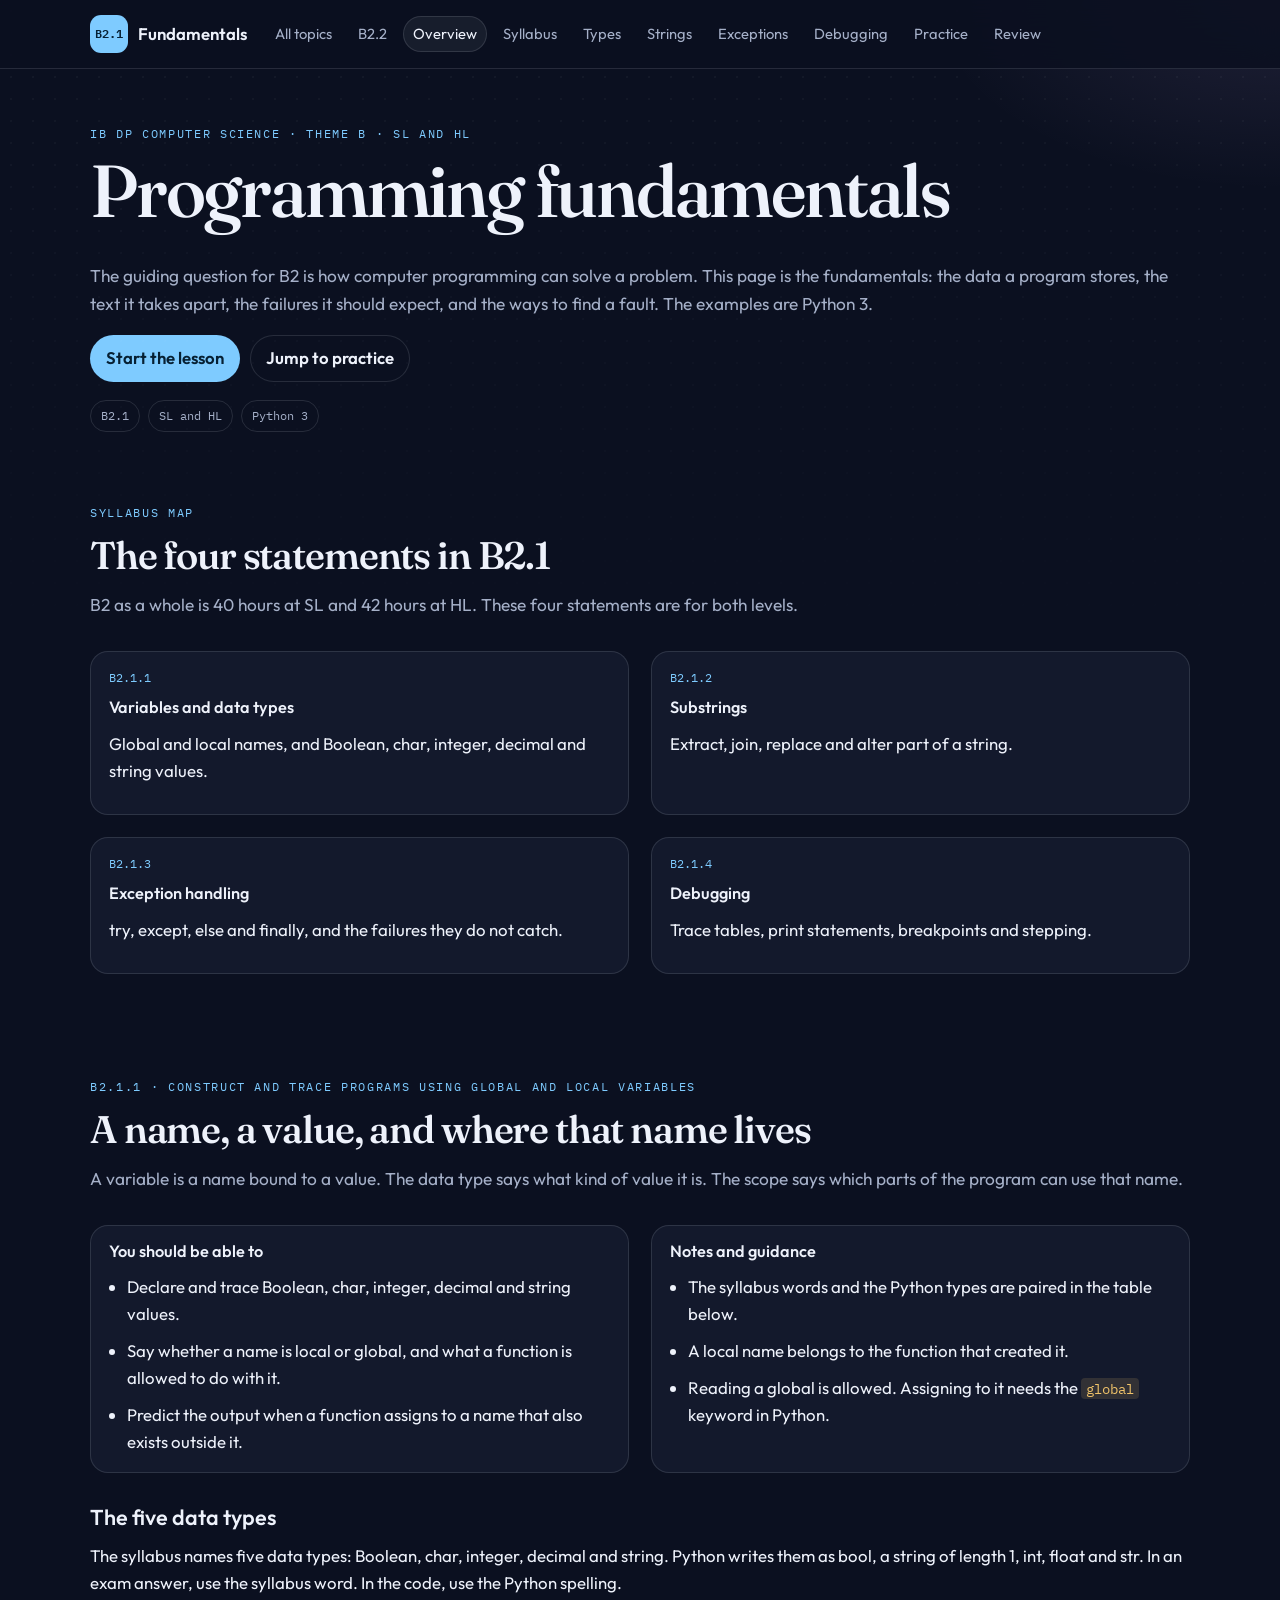
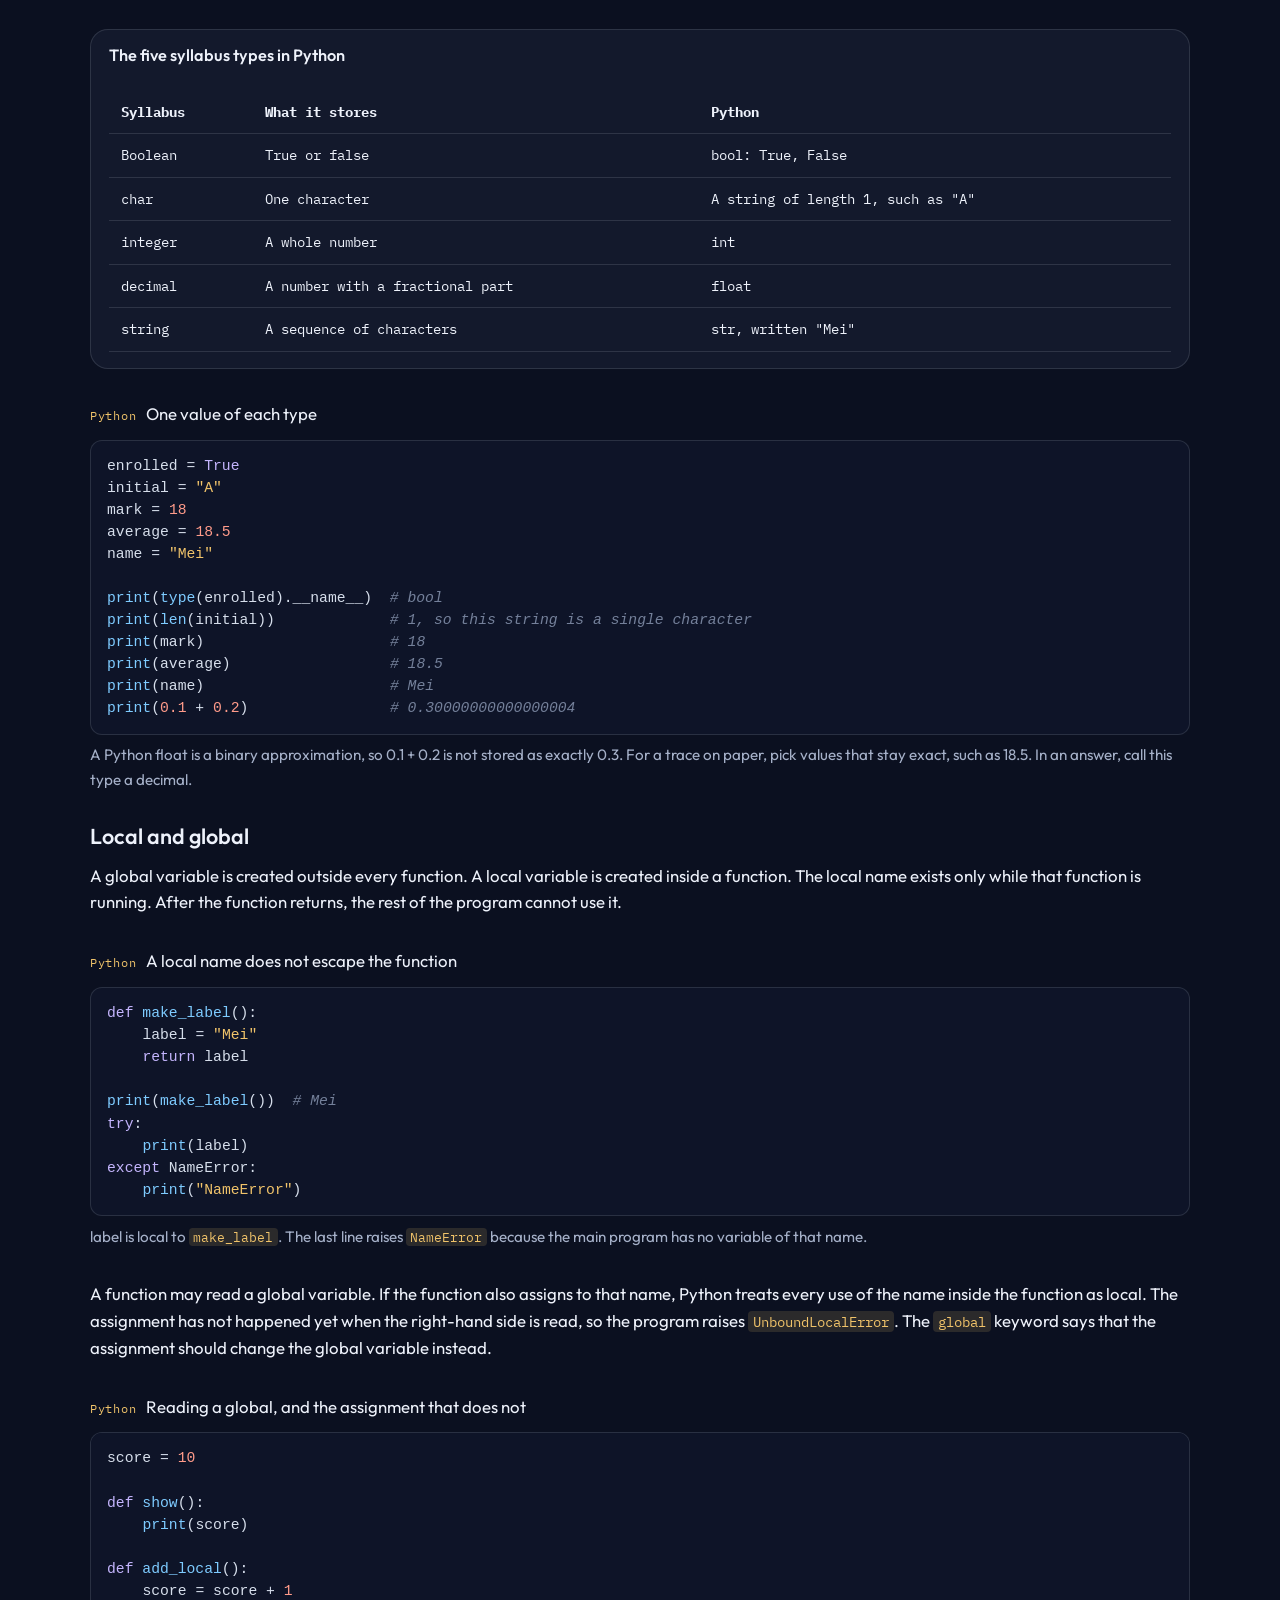
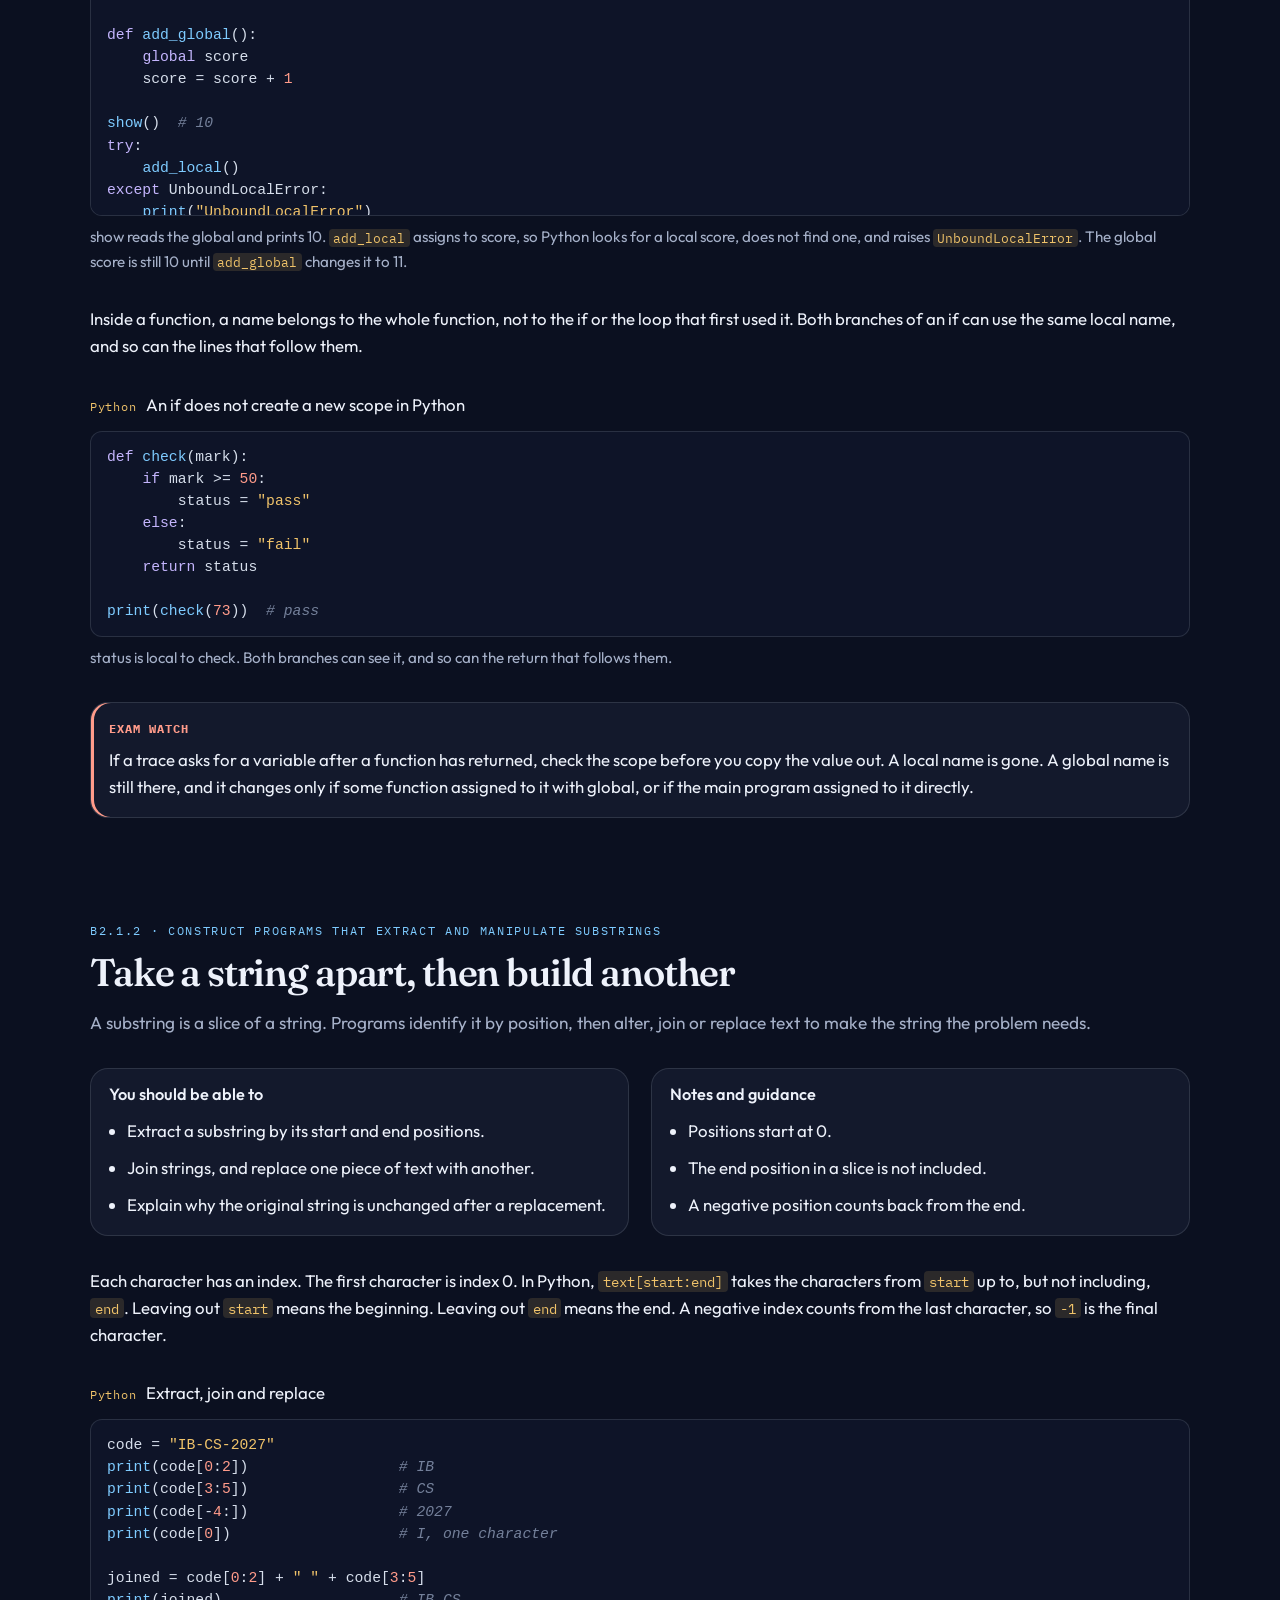
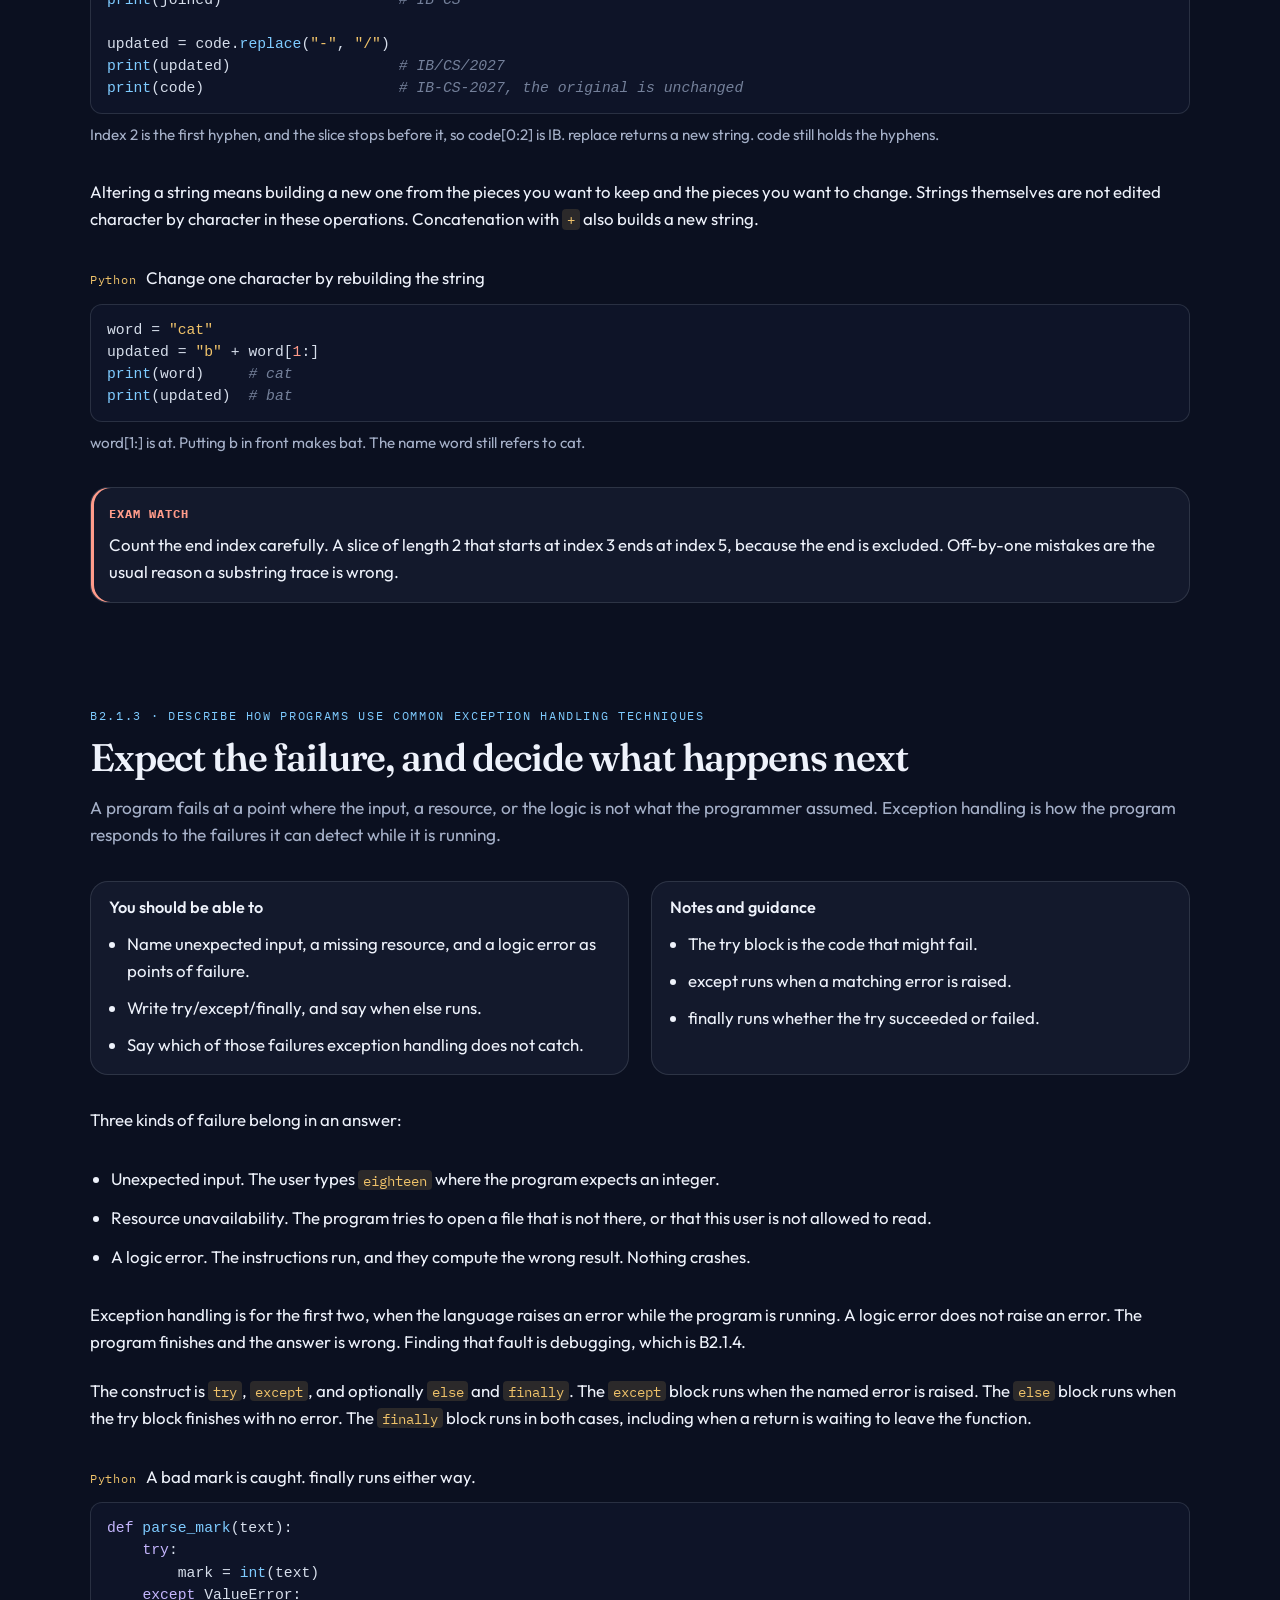
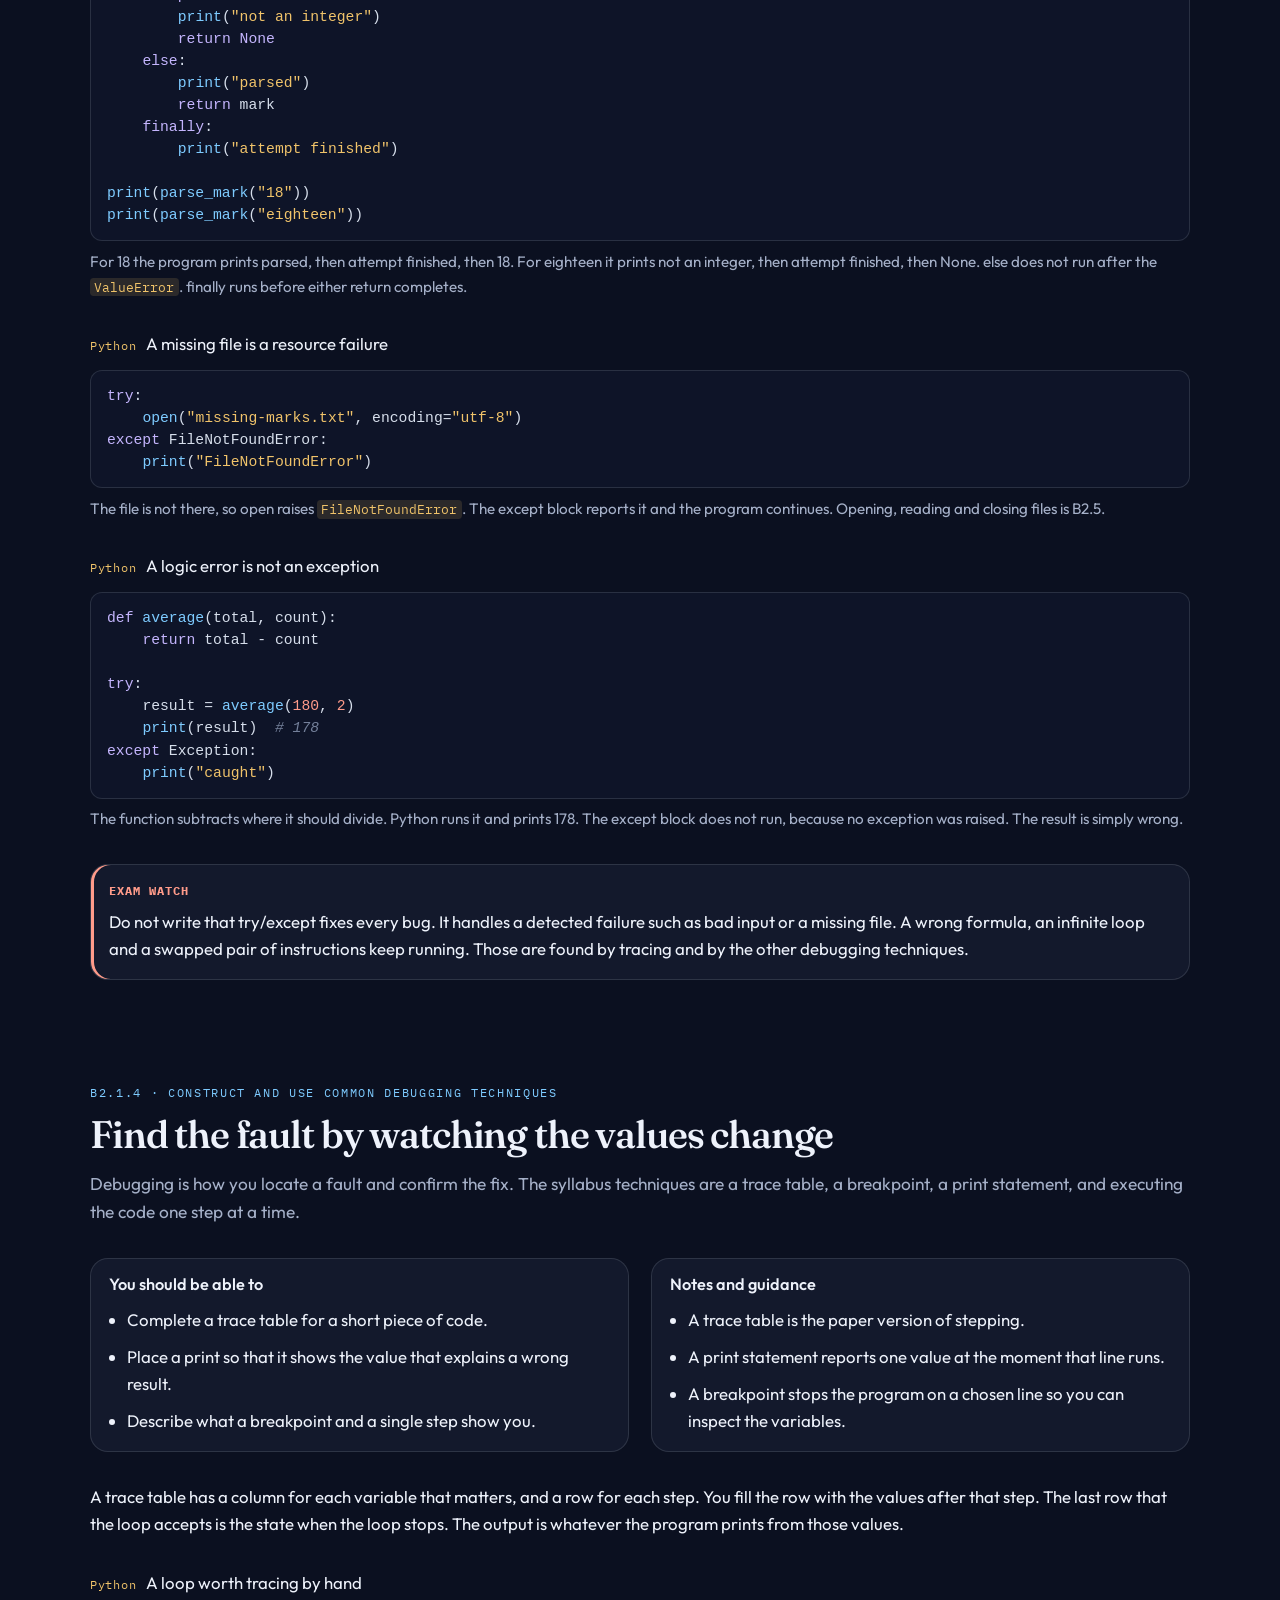
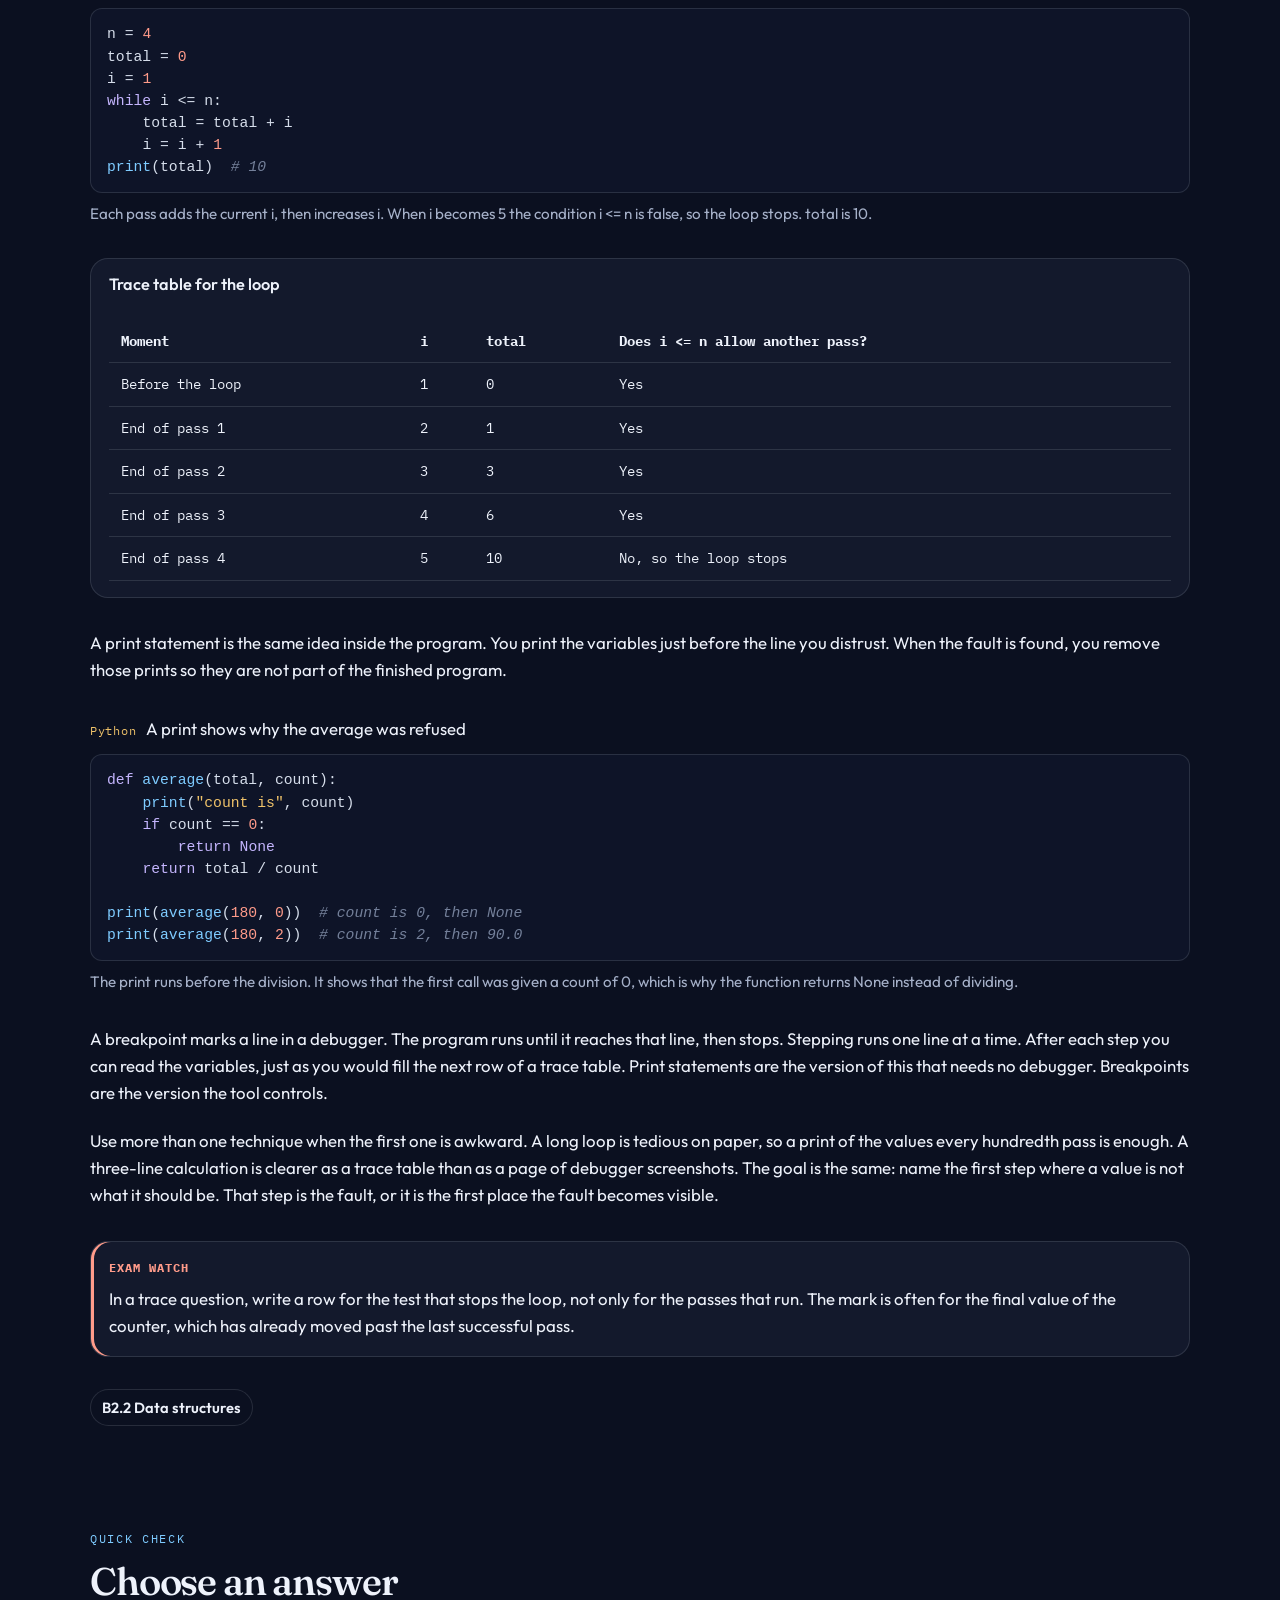
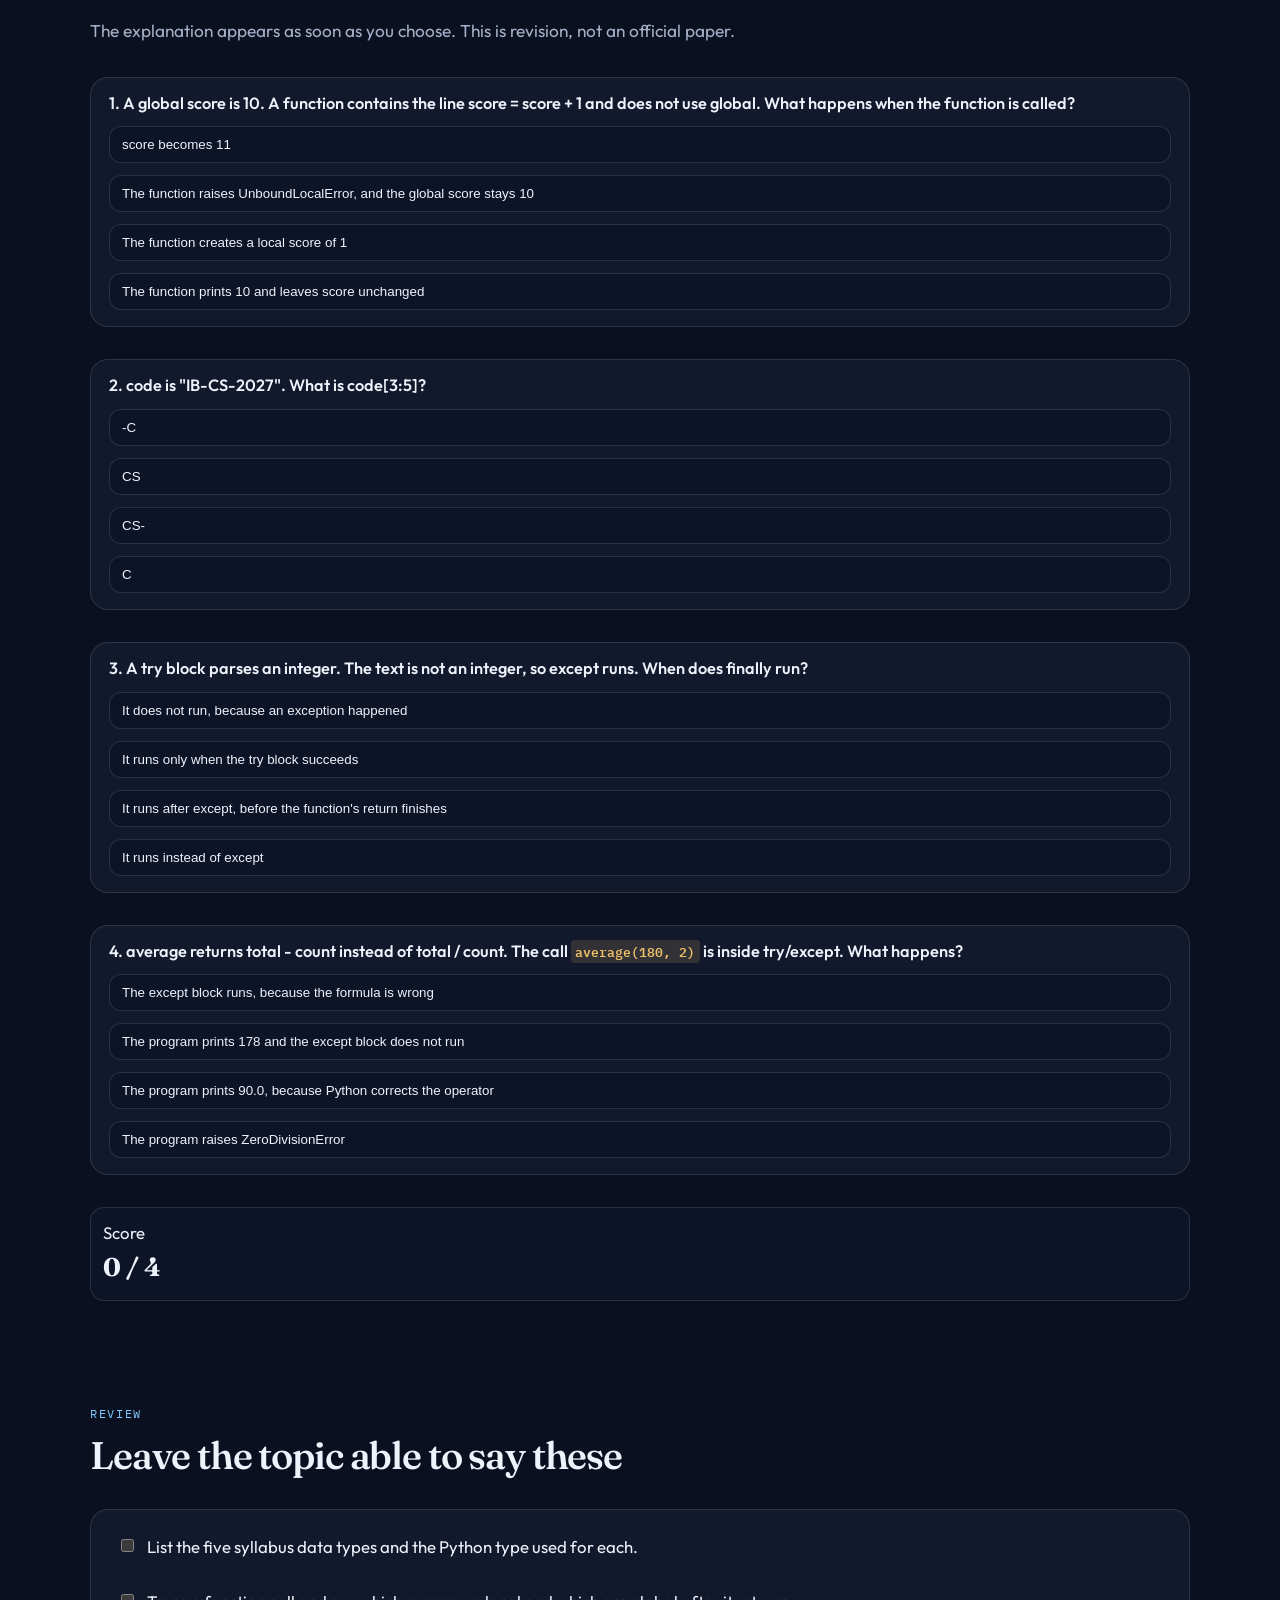
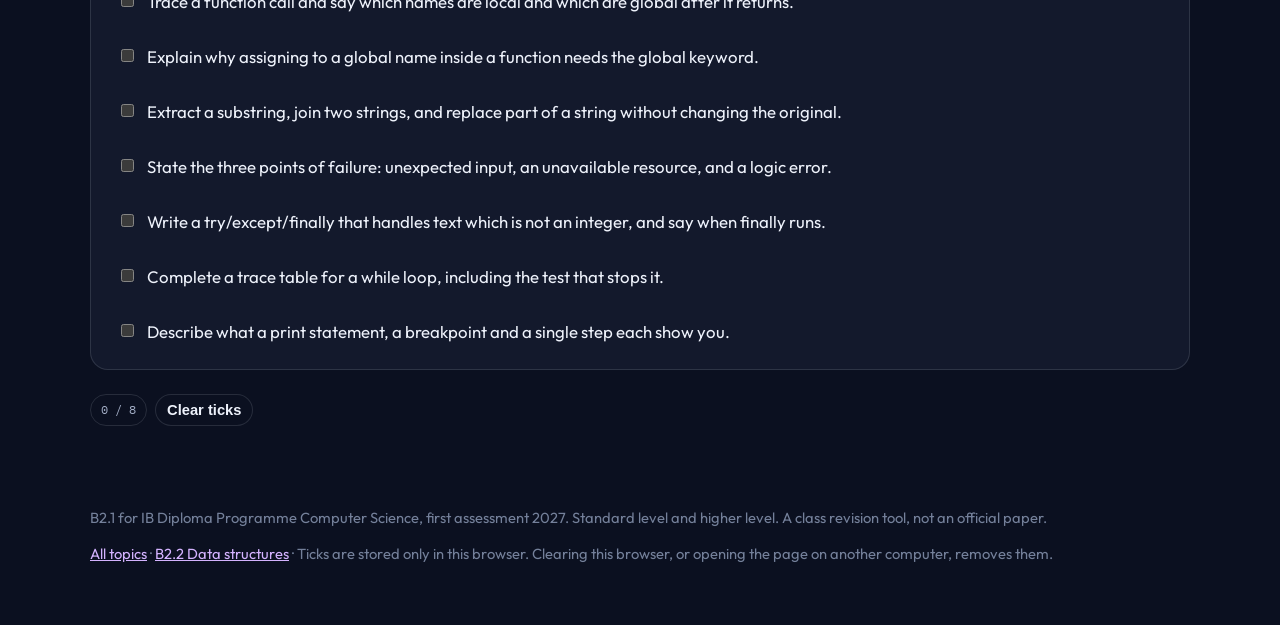
==== commit 3bb1ef1d: "Shift the IB site from the IGCSE mint palette to a blue ink theme. Co-authored-by: guojianryan <guoj" ====
--- a/b2-1-programming-fundamentals.html
+++ b/b2-1-programming-fundamentals.html
@@ -5,8 +5,8 @@
   <meta name="viewport" content="width=device-width, initial-scale=1">
   <title>B2.1 Programming fundamentals · IB Computer Science</title>
   <meta name="description" content="B2.1 for IB DP Computer Science, SL and HL. Variables, data types, substrings, exception handling and debugging, in Python 3.">
-  <meta name="theme-color" content="#07090f">
-  <link rel="icon" href="data:image/svg+xml,%3Csvg xmlns='http://www.w3.org/2000/svg' viewBox='0 0 32 32'%3E%3Crect fill='%2307090f' width='32' height='32' rx='6'/%3E%3Ctext x='16' y='21' text-anchor='middle' fill='%233ddc97' font-family='monospace' font-size='8'%3EB2.1%3C/text%3E%3C/svg%3E">
+  <meta name="theme-color" content="#0b1020">
+  <link rel="icon" href="data:image/svg+xml,%3Csvg xmlns='http://www.w3.org/2000/svg' viewBox='0 0 32 32'%3E%3Crect fill='%230b1020' width='32' height='32' rx='6'/%3E%3Ctext x='16' y='21' text-anchor='middle' fill='%237ecbff' font-family='monospace' font-size='8'%3EB2.1%3C/text%3E%3C/svg%3E">
   <link rel="preconnect" href="https://fonts.googleapis.com">
   <link rel="preconnect" href="https://fonts.gstatic.com" crossorigin>
   <link href="https://fonts.googleapis.com/css2?family=Fraunces:opsz,wght@9..144,560&family=IBM+Plex+Mono:wght@450;560&family=Outfit:wght@380;520;640&display=swap" rel="stylesheet">
--- a/css/styles.css
+++ b/css/styles.css
@@ -1,20 +1,20 @@
 :root {
   color-scheme: dark;
-  --bg: #07090f;
-  --bg-elev: #10141c;
-  --ink: #edf1f7;
-  --muted: #9aa3b5;
-  --faint: #6d778a;
-  --line: rgba(237, 241, 247, 0.1);
-  --teal: #3ddc97;
-  --teal-ink: #073024;
-  --amber: #ffc14d;
-  --amber-ink: #2b2108;
-  --blue: #8eb7ff;
-  --coral: #ff8b78;
-  --good: #3ddc97;
-  --bad: #ff8b78;
-  --shadow: 0 24px 60px rgba(0, 0, 0, 0.35);
+  --bg: #0b1020;
+  --bg-elev: #151b2e;
+  --ink: #eef2fb;
+  --muted: #a5b0c8;
+  --faint: #74809a;
+  --line: rgba(238, 242, 251, 0.12);
+  --teal: #7ecbff;
+  --teal-ink: #062033;
+  --amber: #f0c36a;
+  --amber-ink: #2a1c08;
+  --blue: #d4b3ff;
+  --coral: #ff9b8a;
+  --good: #7ecbff;
+  --bad: #ff9b8a;
+  --shadow: 0 24px 60px rgba(4, 8, 20, 0.45);
   --serif: Fraunces, "Iowan Old Style", Palatino, Georgia, serif;
   --sans: Outfit, "Segoe UI", sans-serif;
   --mono: "IBM Plex Mono", ui-monospace, SFMono-Regular, Menlo, Consolas, monospace;
@@ -32,8 +32,8 @@
   line-height: 1.6;
   color: var(--ink);
   background:
-    radial-gradient(900px 420px at 0% -10%, rgba(61, 220, 151, 0.09), transparent 55%),
-    radial-gradient(700px 380px at 100% 0%, rgba(255, 193, 77, 0.07), transparent 50%),
+    radial-gradient(900px 420px at 0% -10%, rgba(126, 203, 255, 0.14), transparent 55%),
+    radial-gradient(700px 380px at 100% 0%, rgba(212, 179, 255, 0.1), transparent 50%),
     var(--bg);
 }
 
@@ -42,12 +42,12 @@
   position: fixed;
   inset: 0;
   pointer-events: none;
-  background-image: radial-gradient(rgba(237, 241, 247, 0.045) 1px, transparent 1px);
+  background-image: radial-gradient(rgba(238, 242, 251, 0.045) 1px, transparent 1px);
   background-size: 22px 22px;
   mask-image: linear-gradient(to bottom, #000 0%, transparent 78%);
 }
 
-::selection { background: rgba(61, 220, 151, 0.35); color: white; }
+::selection { background: rgba(126, 203, 255, 0.35); color: white; }
 
 :focus-visible {
   outline: 2px solid var(--teal);
@@ -111,7 +111,7 @@
   top: 0;
   z-index: 10;
   backdrop-filter: blur(16px);
-  background: rgba(7, 9, 15, 0.86);
+  background: rgba(11, 16, 32, 0.86);
   border-bottom: 1px solid var(--line);
 }
 
@@ -167,7 +167,7 @@
 .nav a:hover,
 .nav a.is-active {
   color: var(--ink);
-  background: rgba(237, 241, 247, 0.06);
+  background: rgba(238, 242, 251, 0.06);
 }
 
 .nav a.is-active { box-shadow: inset 0 0 0 1px var(--line); }
@@ -233,7 +233,7 @@
   border-radius: 28px;
   border: 1px solid var(--line);
   background:
-    linear-gradient(180deg, rgba(61, 220, 151, 0.08), transparent 40%),
+    linear-gradient(180deg, rgba(126, 203, 255, 0.08), transparent 40%),
     var(--bg-elev);
   box-shadow: var(--shadow);
   overflow: hidden;
@@ -247,9 +247,9 @@
   height: 54px;
   border-radius: 999px;
   background:
-    repeating-linear-gradient(90deg, rgba(237, 241, 247, 0.2) 0 18px, transparent 18px 34px),
-    #1b2433;
-  box-shadow: inset 0 0 0 2px rgba(237, 241, 247, 0.08);
+    repeating-linear-gradient(90deg, rgba(238, 242, 251, 0.2) 0 18px, transparent 18px 34px),
+    #1c2740;
+  box-shadow: inset 0 0 0 2px rgba(238, 242, 251, 0.08);
 }
 
 .car {
@@ -280,12 +280,12 @@
   height: 16px;
   border-radius: 50%;
   background: var(--teal);
-  box-shadow: 0 0 0 6px rgba(61, 220, 151, 0.15);
+  box-shadow: 0 0 0 6px rgba(126, 203, 255, 0.15);
 }
 
 .node.a { top: 18%; left: 16%; }
-.node.b { top: 22%; right: 18%; background: var(--blue); box-shadow: 0 0 0 6px rgba(142, 183, 255, 0.15); }
-.node.c { bottom: 16%; left: 38%; background: var(--coral); box-shadow: 0 0 0 6px rgba(255, 139, 120, 0.15); }
+.node.b { top: 22%; right: 18%; background: var(--blue); box-shadow: 0 0 0 6px rgba(212, 179, 255, 0.15); }
+.node.c { bottom: 16%; left: 38%; background: var(--coral); box-shadow: 0 0 0 6px rgba(255, 155, 138, 0.15); }
 
 .page-card {
   position: absolute;
@@ -294,7 +294,7 @@
   width: 92px;
   padding: 8px;
   border-radius: 10px;
-  background: #222a3a;
+  background: #243049;
   border: 1px solid var(--line);
   font-family: var(--mono);
   font-size: 0.68rem;
@@ -318,7 +318,7 @@
   font-family: var(--mono);
   font-size: 0.86em;
   color: var(--amber);
-  background: rgba(255, 193, 77, 0.14);
+  background: rgba(240, 195, 106, 0.14);
   border-radius: 0.28em;
   padding: 0.05em 0.34em;
   letter-spacing: 0;
@@ -344,7 +344,7 @@
 .grid-6 { display: grid; grid-template-columns: repeat(3, 1fr); gap: 14px; }
 
 .card, .lab, .callout, .map-card, .fn, .q, .check-list, .worked {
-  background: rgba(16, 20, 28, 0.9);
+  background: rgba(21, 27, 46, 0.9);
   border: 1px solid var(--line);
   border-radius: var(--radius);
   padding: 16px 18px;
@@ -364,7 +364,7 @@
   min-height: 100%;
 }
 
-.map-card:hover { border-color: rgba(61, 220, 151, 0.45); }
+.map-card:hover { border-color: rgba(126, 203, 255, 0.45); }
 
 .map-card span {
   display: block;
@@ -398,7 +398,7 @@
   width: 100%;
   border-radius: 12px;
   border: 1px solid var(--line);
-  background: #0b0e15;
+  background: #0e1428;
   color: var(--ink);
   padding: 12px 14px;
   font-family: var(--mono);
@@ -415,7 +415,7 @@
   gap: 6px;
   padding: 10px;
   border-radius: 14px;
-  background: #0b0e15;
+  background: #0e1428;
   border: 1px solid var(--line);
   min-height: 58px;
 }
@@ -443,11 +443,11 @@
   margin-top: 12px;
   padding: 12px 14px;
   border-radius: 12px;
-  background: rgba(237, 241, 247, 0.04);
+  background: rgba(238, 242, 251, 0.04);
 }
 
 .panes { display: grid; grid-template-columns: 1fr 1fr; gap: 12px; margin-top: 12px; }
-.pane { border-radius: 14px; padding: 12px; background: #0b0e15; border: 1px solid var(--line); min-height: 140px; }
+.pane { border-radius: 14px; padding: 12px; background: #0e1428; border: 1px solid var(--line); min-height: 140px; }
 .pane h4 { font-family: var(--mono); font-size: 0.78rem; letter-spacing: 0.08em; text-transform: uppercase; margin-bottom: 8px; }
 .pane.http h4 { color: var(--coral); }
 .pane.https h4 { color: var(--teal); }
@@ -468,7 +468,7 @@
   text-align: center;
   border: 1px solid var(--line);
   color: var(--faint);
-  background: #0b0e15;
+  background: #0e1428;
 }
 
 .flow li strong { display: block; color: var(--ink); font-size: 0.95rem; }
@@ -491,7 +491,7 @@
   text-align: left;
   border-radius: 12px;
   border: 1px solid var(--line);
-  background: #0b0e15;
+  background: #0e1428;
   color: var(--ink);
   padding: 10px 12px;
 }
@@ -508,28 +508,28 @@
 }
 
 .choice.is-correct, .sort-card.is-correct, .opt.is-correct {
-  background: rgba(61, 220, 151, 0.16);
-  border-color: rgba(61, 220, 151, 0.6);
+  background: rgba(126, 203, 255, 0.16);
+  border-color: rgba(126, 203, 255, 0.6);
 }
 
 .choice.is-wrong, .opt.is-wrong {
-  background: rgba(255, 139, 120, 0.12);
-  border-color: rgba(255, 139, 120, 0.55);
+  background: rgba(255, 155, 138, 0.12);
+  border-color: rgba(255, 155, 138, 0.55);
 }
 
 .feedback { min-height: 1.4em; color: var(--muted); font-size: 0.95rem; }
 .feedback.good { color: var(--good); }
 .feedback.bad { color: var(--bad); }
 
-.fn.is-lit { border-color: rgba(61, 220, 151, 0.7); box-shadow: 0 0 0 1px rgba(61, 220, 151, 0.4); }
+.fn.is-lit { border-color: rgba(126, 203, 255, 0.7); box-shadow: 0 0 0 1px rgba(126, 203, 255, 0.4); }
 
 .jars { display: grid; grid-template-columns: 1fr 1fr; gap: 12px; }
-.jar { background: #0b0e15; border-radius: 14px; padding: 12px; border: 1px dashed var(--line); min-height: 150px; }
+.jar { background: #0e1428; border-radius: 14px; padding: 12px; border: 1px dashed var(--line); min-height: 150px; }
 .jar h4 { margin-bottom: 8px; font-family: var(--sans); font-size: 0.95rem; }
-.jar.ram { border-color: rgba(142, 183, 255, 0.45); }
-.jar.disk { border-color: rgba(255, 193, 77, 0.45); }
+.jar.ram { border-color: rgba(212, 179, 255, 0.45); }
+.jar.disk { border-color: rgba(240, 195, 106, 0.45); }
 .jar-list { display: grid; gap: 8px; }
-.cookie { background: rgba(237, 241, 247, 0.04); border-radius: 10px; padding: 8px 10px; }
+.cookie { background: rgba(238, 242, 251, 0.04); border-radius: 10px; padding: 8px 10px; }
 .cookie b { font-family: var(--mono); font-weight: 560; font-size: 0.86rem; }
 .empty { color: var(--faint); margin: 0; }
 
@@ -552,7 +552,7 @@
   flex: 1 1 180px;
   border-radius: 14px;
   padding: 12px;
-  background: #0b0e15;
+  background: #0e1428;
   border: 1px solid var(--line);
 }
 
@@ -566,7 +566,7 @@
   padding: 8px;
   border-radius: 10px;
 }
-.check-list label:hover { background: rgba(237, 241, 247, 0.03); }
+.check-list label:hover { background: rgba(238, 242, 251, 0.03); }
 .check-list input { margin-top: 5px; accent-color: var(--teal); }
 
 footer {
@@ -601,7 +601,7 @@
   padding: 14px 14px 12px;
   border-radius: 16px;
   border: 1px solid var(--line);
-  background: rgba(16, 20, 28, 0.9);
+  background: rgba(21, 27, 46, 0.9);
   color: inherit;
   text-decoration: none;
 }
@@ -610,17 +610,17 @@
 .topic .code { font-family: var(--mono); font-size: 0.78rem; color: var(--teal); }
 .topic em { margin-top: auto; font-style: normal; font-family: var(--mono); font-size: 0.74rem; letter-spacing: 0.08em; text-transform: uppercase; color: var(--teal); }
 .topic.ready { box-shadow: inset 3px 0 0 var(--teal); }
-.topic.ready:hover { border-color: rgba(61, 220, 151, 0.55); }
+.topic.ready:hover { border-color: rgba(126, 203, 255, 0.55); }
 .topic.later { color: var(--muted); cursor: default; }
 .topic.later .code, .topic.later em { color: var(--faint); }
 
 .chain { display: grid; grid-template-columns: repeat(3, 1fr); gap: 12px; }
-.bcard { border-radius: 14px; padding: 12px; background: #0b0e15; border: 1px solid var(--line); }
+.bcard { border-radius: 14px; padding: 12px; background: #0e1428; border: 1px solid var(--line); }
 .bcard h4 { font-family: var(--sans); letter-spacing: 0; font-size: 0.95rem; margin-bottom: 8px; }
 .bcard p { margin: 0 0 6px; font-size: 0.92rem; }
 .bcard code { display: block; word-break: break-all; }
-.bcard.bad { border-color: rgba(255, 139, 120, 0.7); box-shadow: inset 3px 0 0 var(--coral); }
-.bcard.ok { border-color: rgba(61, 220, 151, 0.45); }
+.bcard.bad { border-color: rgba(255, 155, 138, 0.7); box-shadow: inset 3px 0 0 var(--coral); }
+.bcard.ok { border-color: rgba(126, 203, 255, 0.45); }
 .flow.six { grid-template-columns: repeat(3, 1fr); }
 .calc-grid { display: grid; grid-template-columns: 1fr 1fr; gap: 12px; margin: 8px 0; }
 select {
@@ -628,7 +628,7 @@
   margin-top: 6px;
   border-radius: 12px;
   border: 1px solid var(--line);
-  background: #0b0e15;
+  background: #0e1428;
   color: var(--ink);
   padding: 12px 14px;
 }
@@ -698,7 +698,7 @@
   white-space: pre;
   overflow-x: auto;
   color: #d6deeb;
-  background: #0b0e15;
+  background: #0e1428;
   border: 1px solid var(--line);
   border-radius: 12px;
   padding: 14px 16px;
@@ -719,7 +719,7 @@
 }
 .shape {
   border: 2px solid var(--blue);
-  background: #0b0e15;
+  background: #0e1428;
   min-width: 190px;
   max-width: 280px;
   padding: 10px 16px;
@@ -746,7 +746,7 @@
   position: absolute;
   inset: 18px 10px;
   border: 2px solid var(--coral);
-  background: #0b0e15;
+  background: #0e1428;
   transform: rotate(45deg);
 }
 .diamond span { position: relative; z-index: 1; }
@@ -782,11 +782,11 @@
 .flow-svg .flow-term,
 .flow-svg .flow-process,
 .flow-svg .flow-io,
-.flow-svg .flow-decision { fill: #0b0e15; stroke-width: 2; }
+.flow-svg .flow-decision { fill: #0e1428; stroke-width: 2; }
 .flow-svg .flow-term { stroke: var(--teal); }
 .flow-svg .flow-process { stroke: var(--blue); }
 .flow-svg .struct-root,
-.flow-svg .struct-part { fill: #0b0e15; stroke-width: 2; }
+.flow-svg .struct-part { fill: #0e1428; stroke-width: 2; }
 .flow-svg .struct-root { stroke: var(--teal); }
 .flow-svg .struct-part { stroke: var(--blue); }
 .flow-svg .flow-io { stroke: var(--amber); }
@@ -851,7 +851,7 @@
 .classbox-wrap figcaption {
   color: var(--muted);
   font-size: 0.95rem;
-  margin-top: 0.95rem;
+  margin-top: 0.55rem;
 }
 
 .code-scroll {
@@ -859,8 +859,8 @@
   overflow: auto;
   border: 1px solid var(--line);
   border-radius: 12px;
-  background: #0b0e15;
-  scrollbar-color: rgba(237, 241, 247, 0.35) transparent;
+  background: #0e1428;
+  scrollbar-color: rgba(238, 242, 251, 0.35) transparent;
 }
 
 .code-scroll:focus-visible { outline-offset: 3px; }
@@ -879,9 +879,9 @@
 
 .classbox {
   width: min(100%, 460px);
-  border: 2px solid rgba(237, 241, 247, 0.72);
+  border: 2px solid rgba(238, 242, 251, 0.72);
   border-radius: 10px;
-  background: #10141c;
+  background: #151b2e;
   font-family: var(--mono);
   font-size: 0.92rem;
   overflow: hidden;
@@ -892,15 +892,15 @@
 
 .classbox header {
   text-align: center;
-  background: rgba(61, 220, 151, 0.1);
-  border-bottom: 1px solid rgba(237, 241, 247, 0.28);
+  background: rgba(126, 203, 255, 0.1);
+  border-bottom: 1px solid rgba(238, 242, 251, 0.28);
 }
 
 .classbox header strong { display: block; font-size: 1.05rem; }
 
 .classbox header span { color: var(--teal); font-size: 0.78rem; }
 
-.classbox .compartment + .compartment { border-top: 1px solid rgba(237, 241, 247, 0.28); }
+.classbox .compartment + .compartment { border-top: 1px solid rgba(238, 242, 251, 0.28); }
 
 .classbox ul { list-style: none; margin: 0; padding: 0; }
 
@@ -912,9 +912,9 @@
 .uml-frame { margin: 16px 0 0; }
 
 .uml-svg {
-  width: 100%;
+  width: auto;
+  max-width: 100%;
   height: auto;
-  max-width: 980px;
   display: block;
 }
 
@@ -928,14 +928,14 @@
 
 .uml-svg .uml-name { font-size: 16px; font-weight: 560; }
 
-.uml-svg .uml-box { fill: #10141c; stroke: rgba(237, 241, 247, 0.72); stroke-width: 2; }
-
-.uml-svg .uml-head { fill: rgba(61, 220, 151, 0.12); }
-
-.uml-svg .uml-line { stroke: rgba(237, 241, 247, 0.35); stroke-width: 1; }
-
-.uml-svg .rel { fill: none; stroke: #9aa3b5; stroke-width: 2; }
-.uml-svg .rel.filled { fill: #edf1f7; }
+.uml-svg .uml-box { fill: #151b2e; stroke: rgba(238, 242, 251, 0.72); stroke-width: 2; }
+
+.uml-svg .uml-head { fill: rgba(126, 203, 255, 0.12); }
+
+.uml-svg .uml-line { stroke: rgba(238, 242, 251, 0.35); stroke-width: 1; }
+
+.uml-svg .rel { fill: none; stroke: #a5b0c8; stroke-width: 2; }
+.uml-svg .rel.filled { fill: #eef2fb; }
 
 .uml-svg .rel.dashed { stroke-dasharray: 6 5; }
 
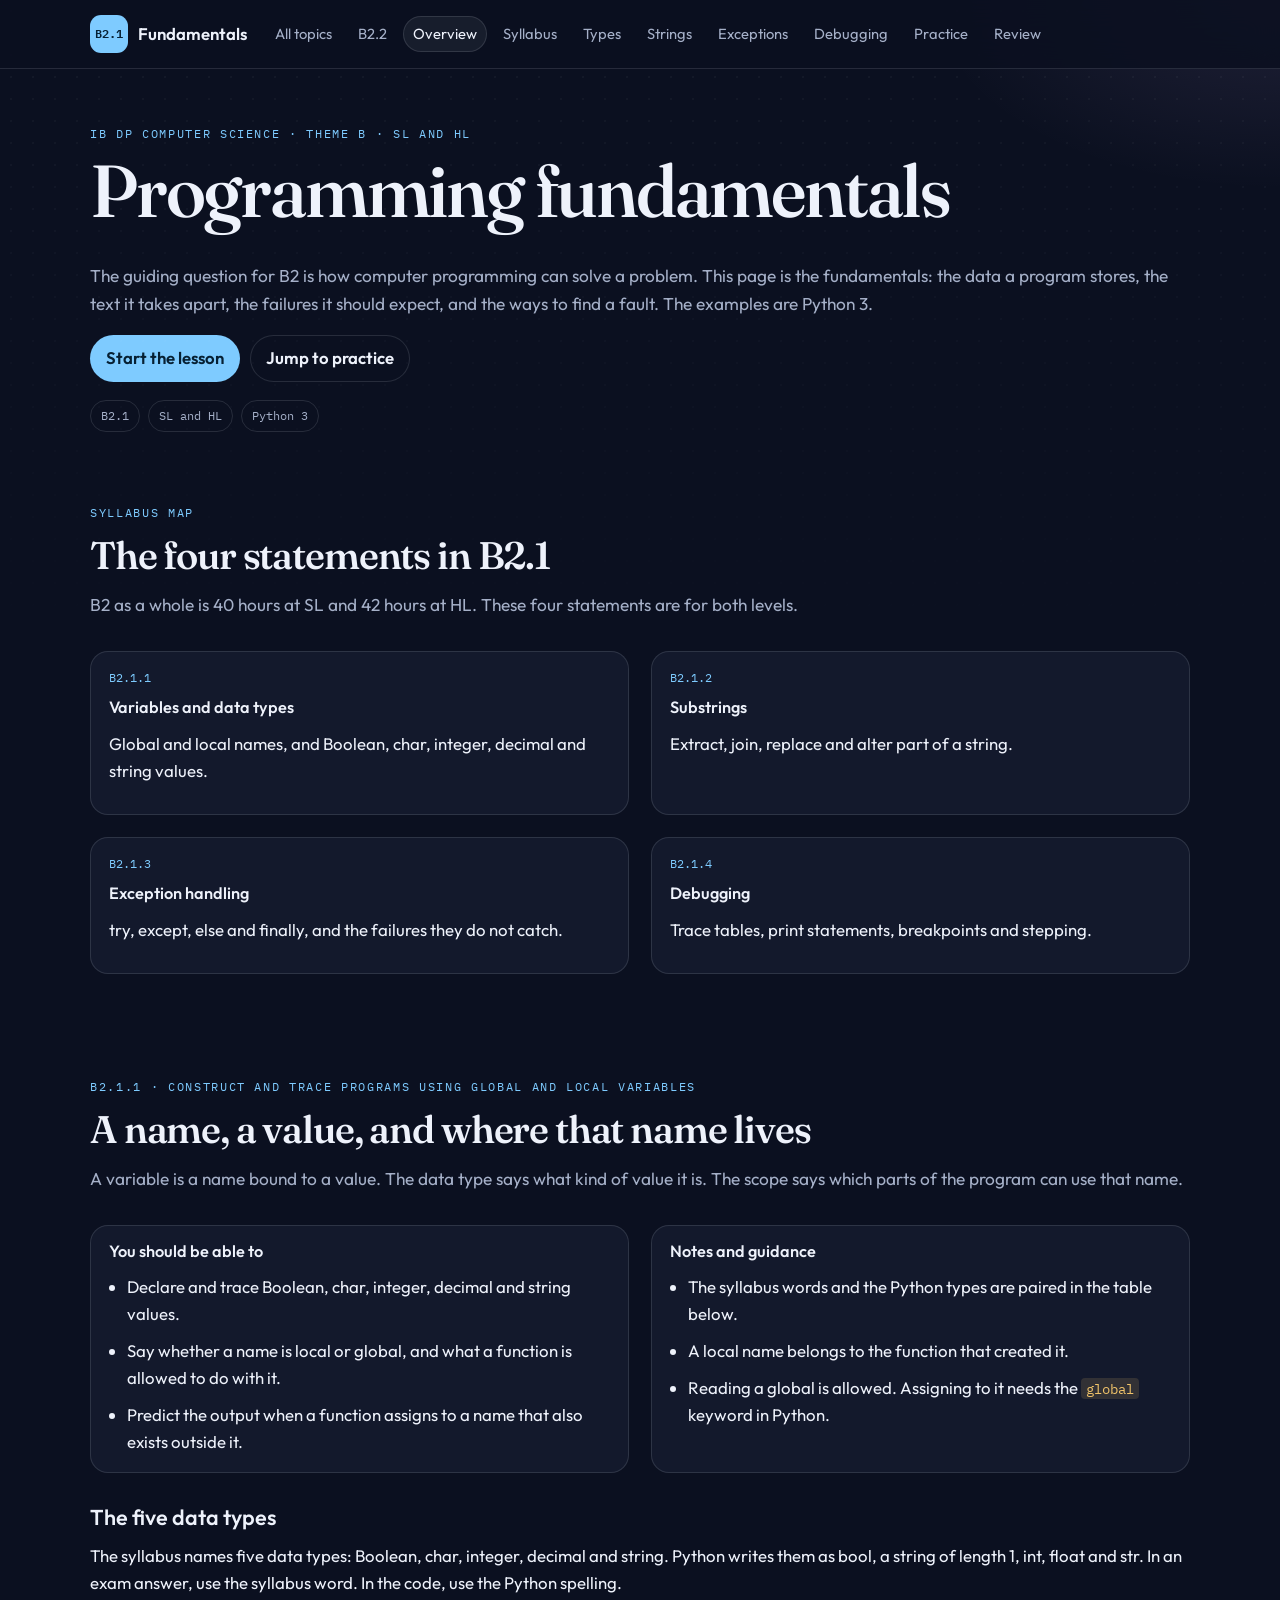
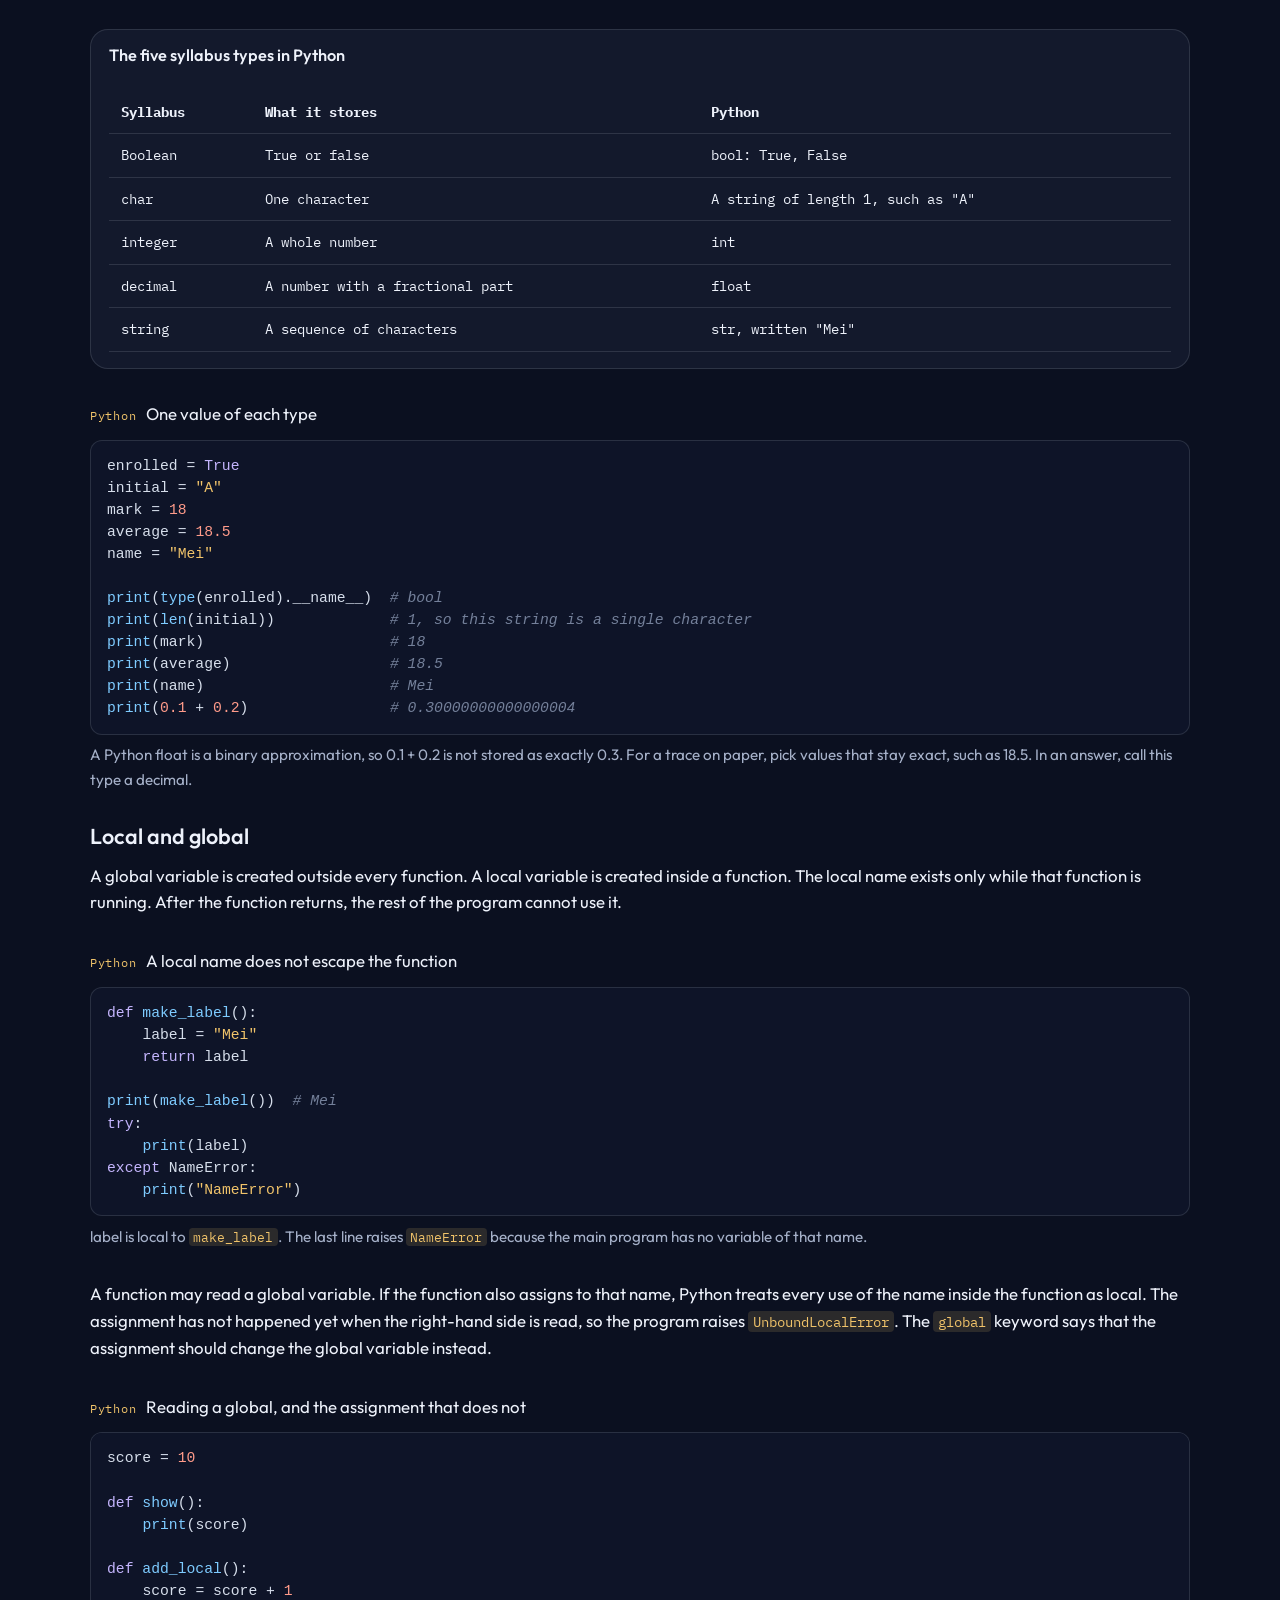
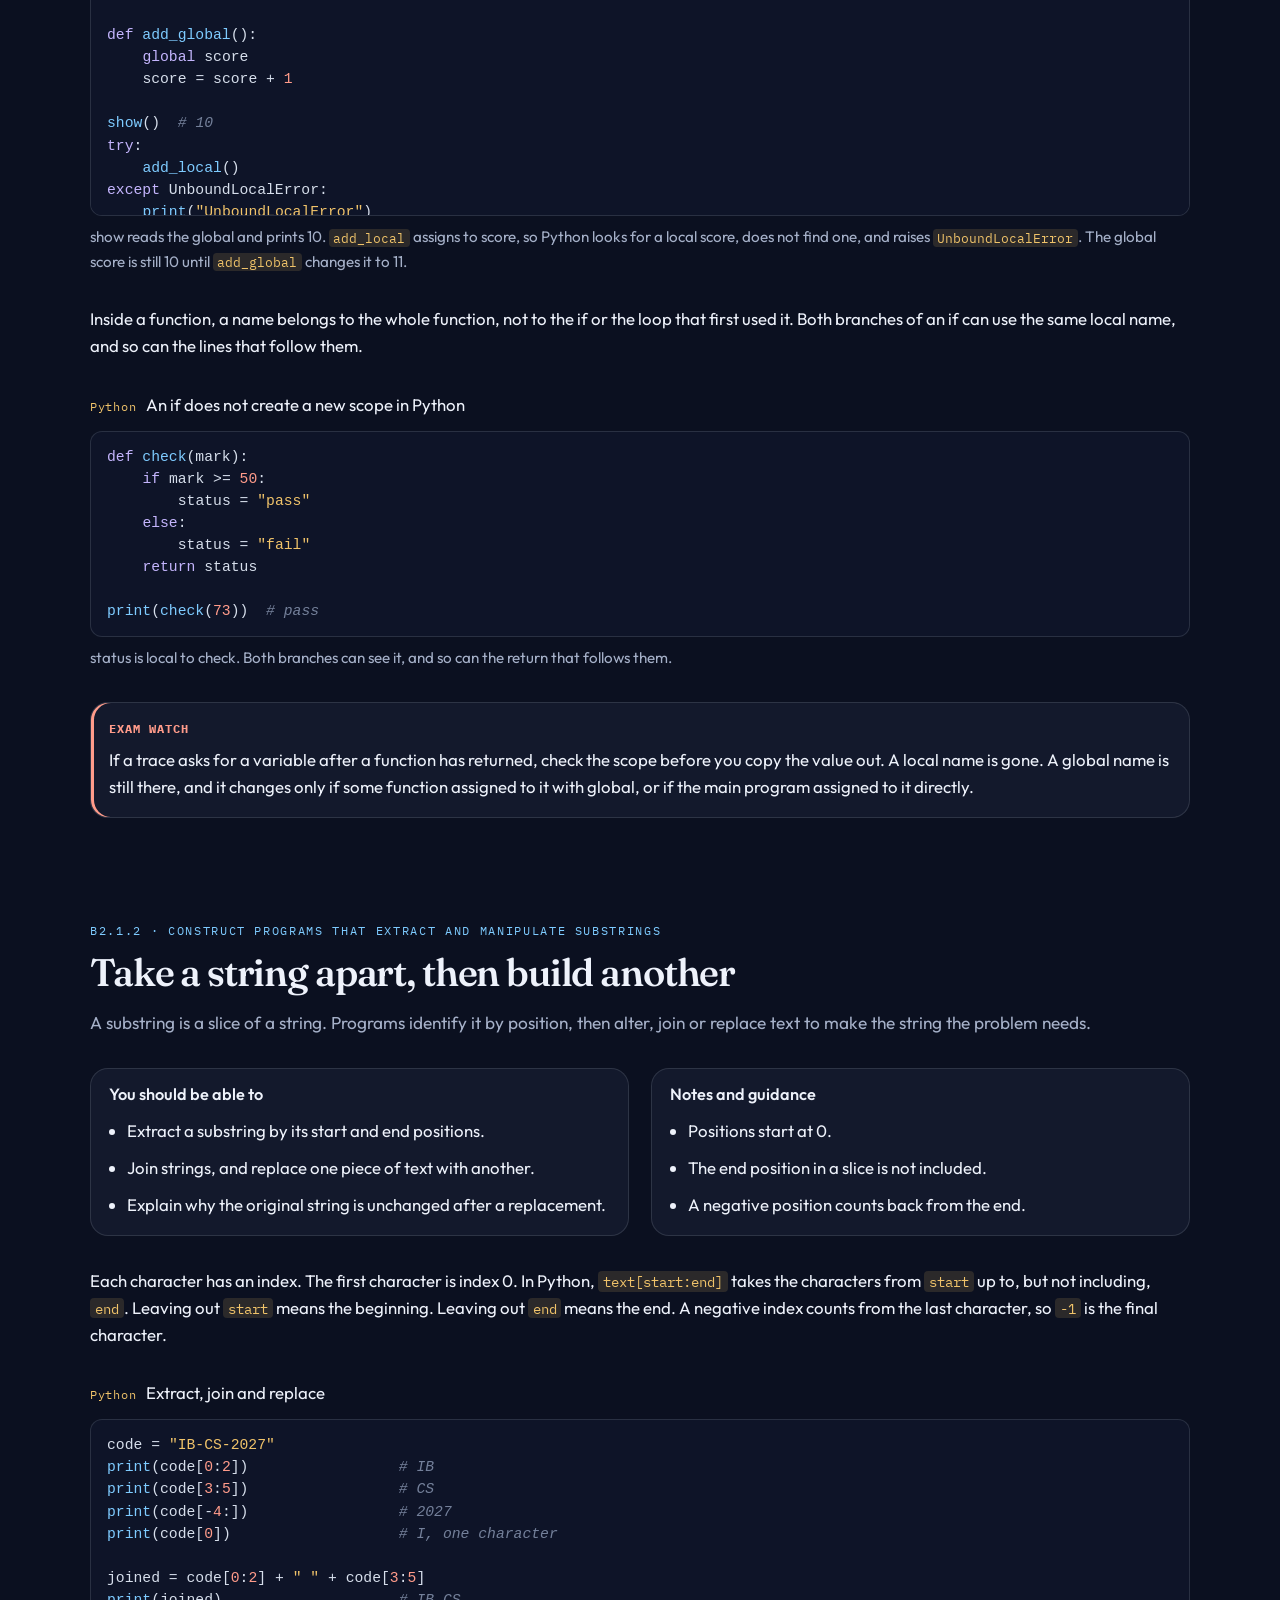
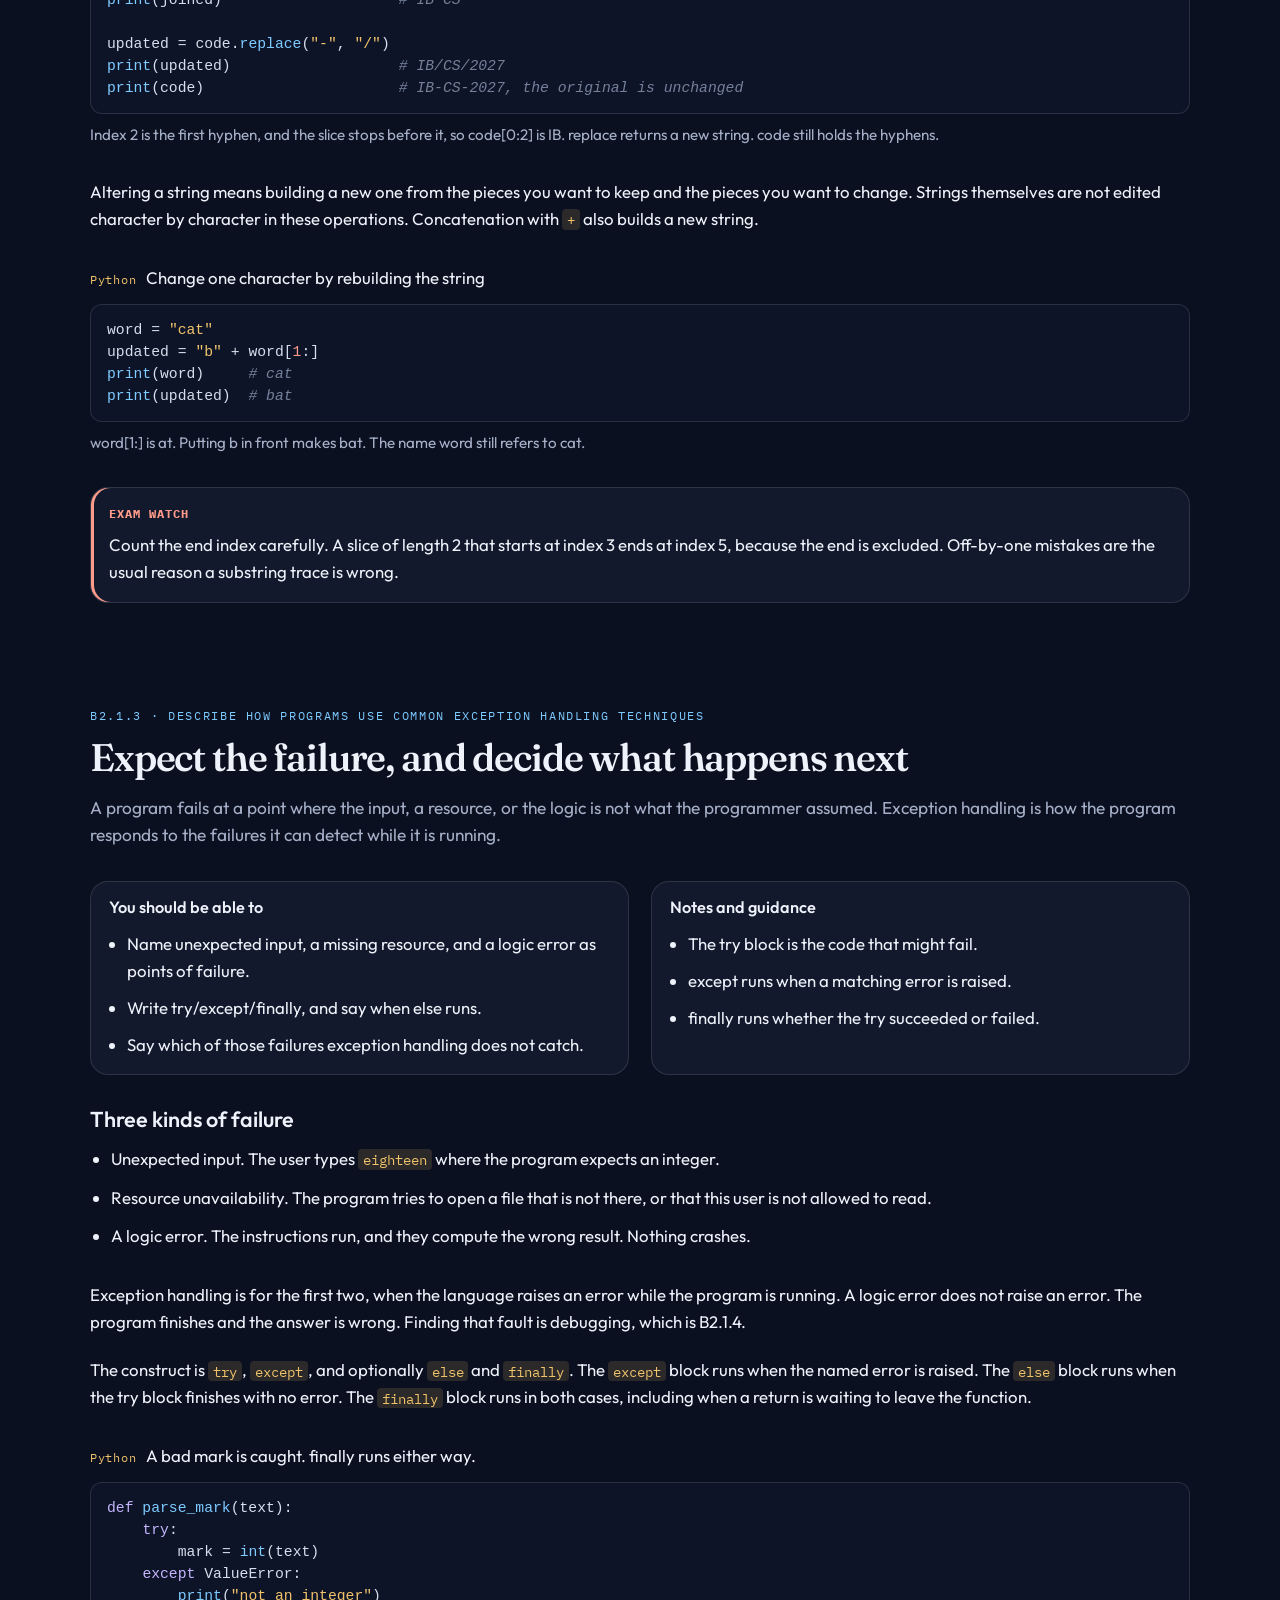
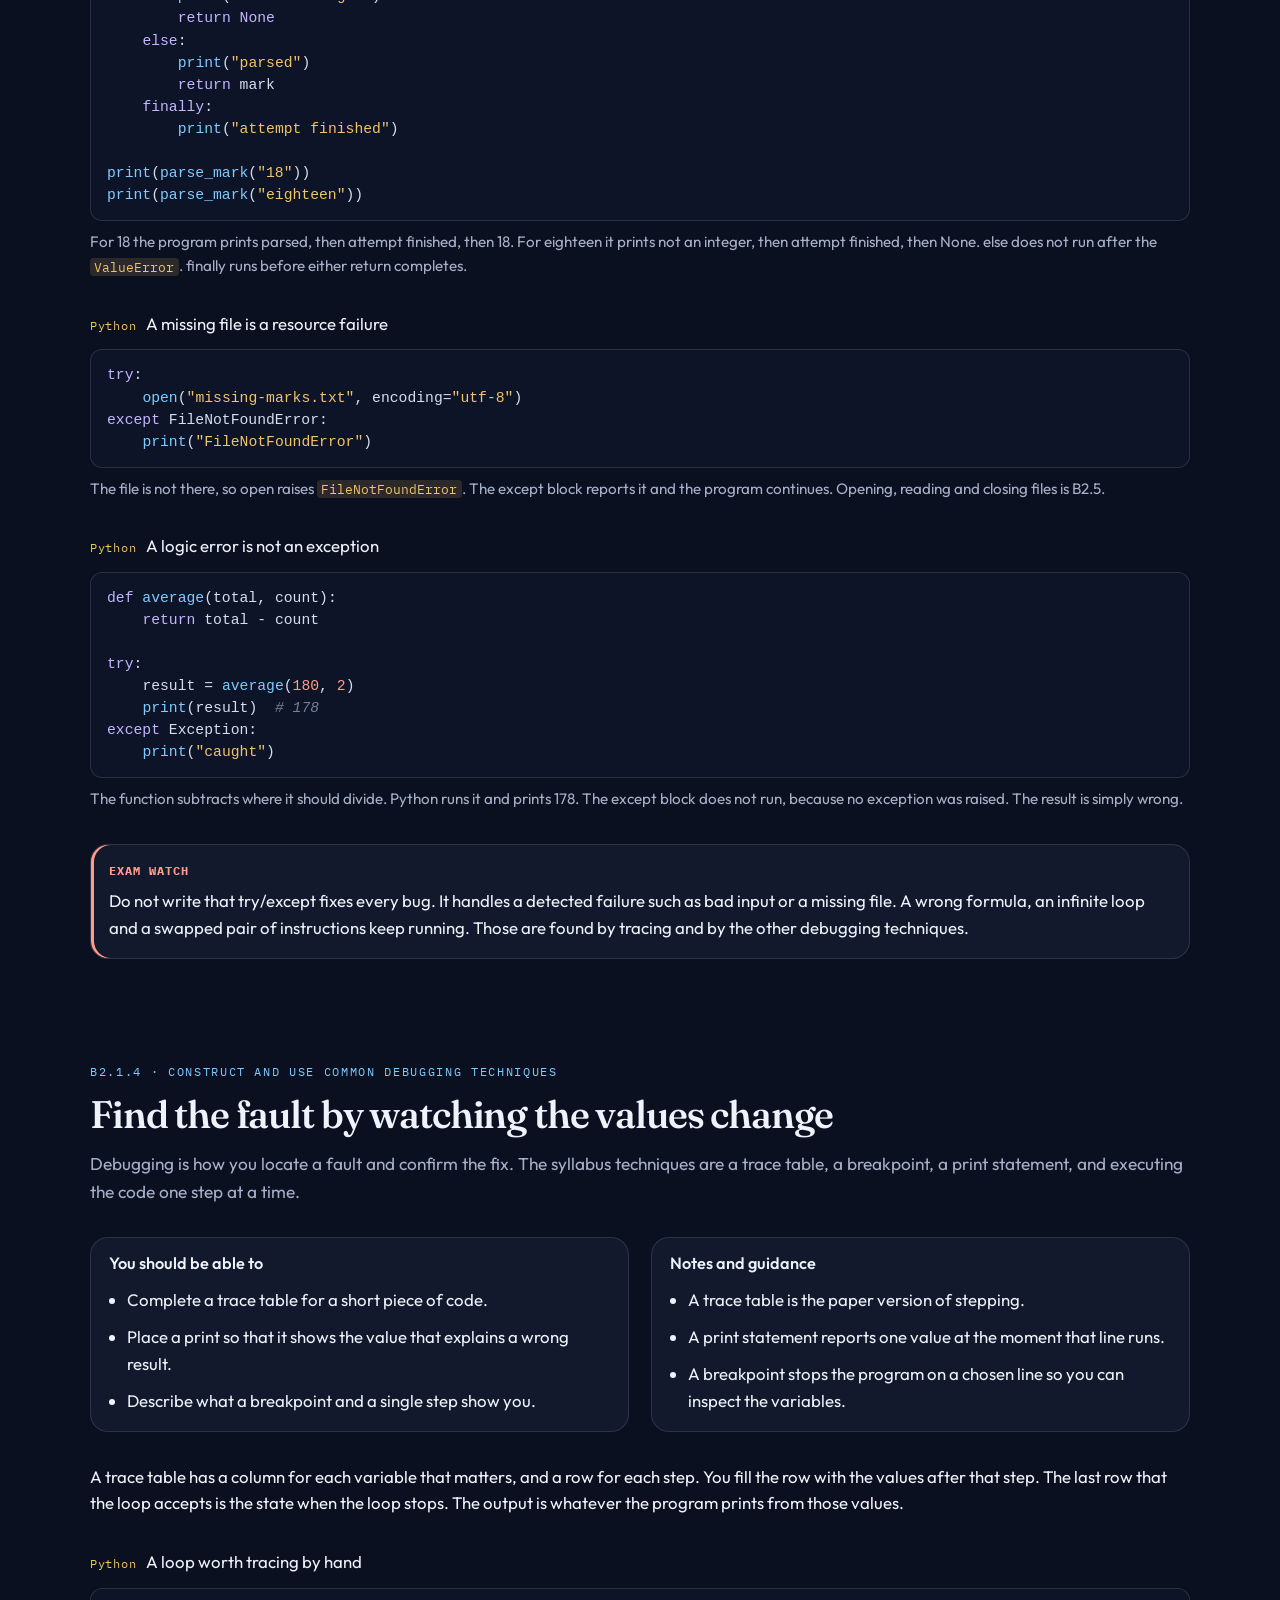
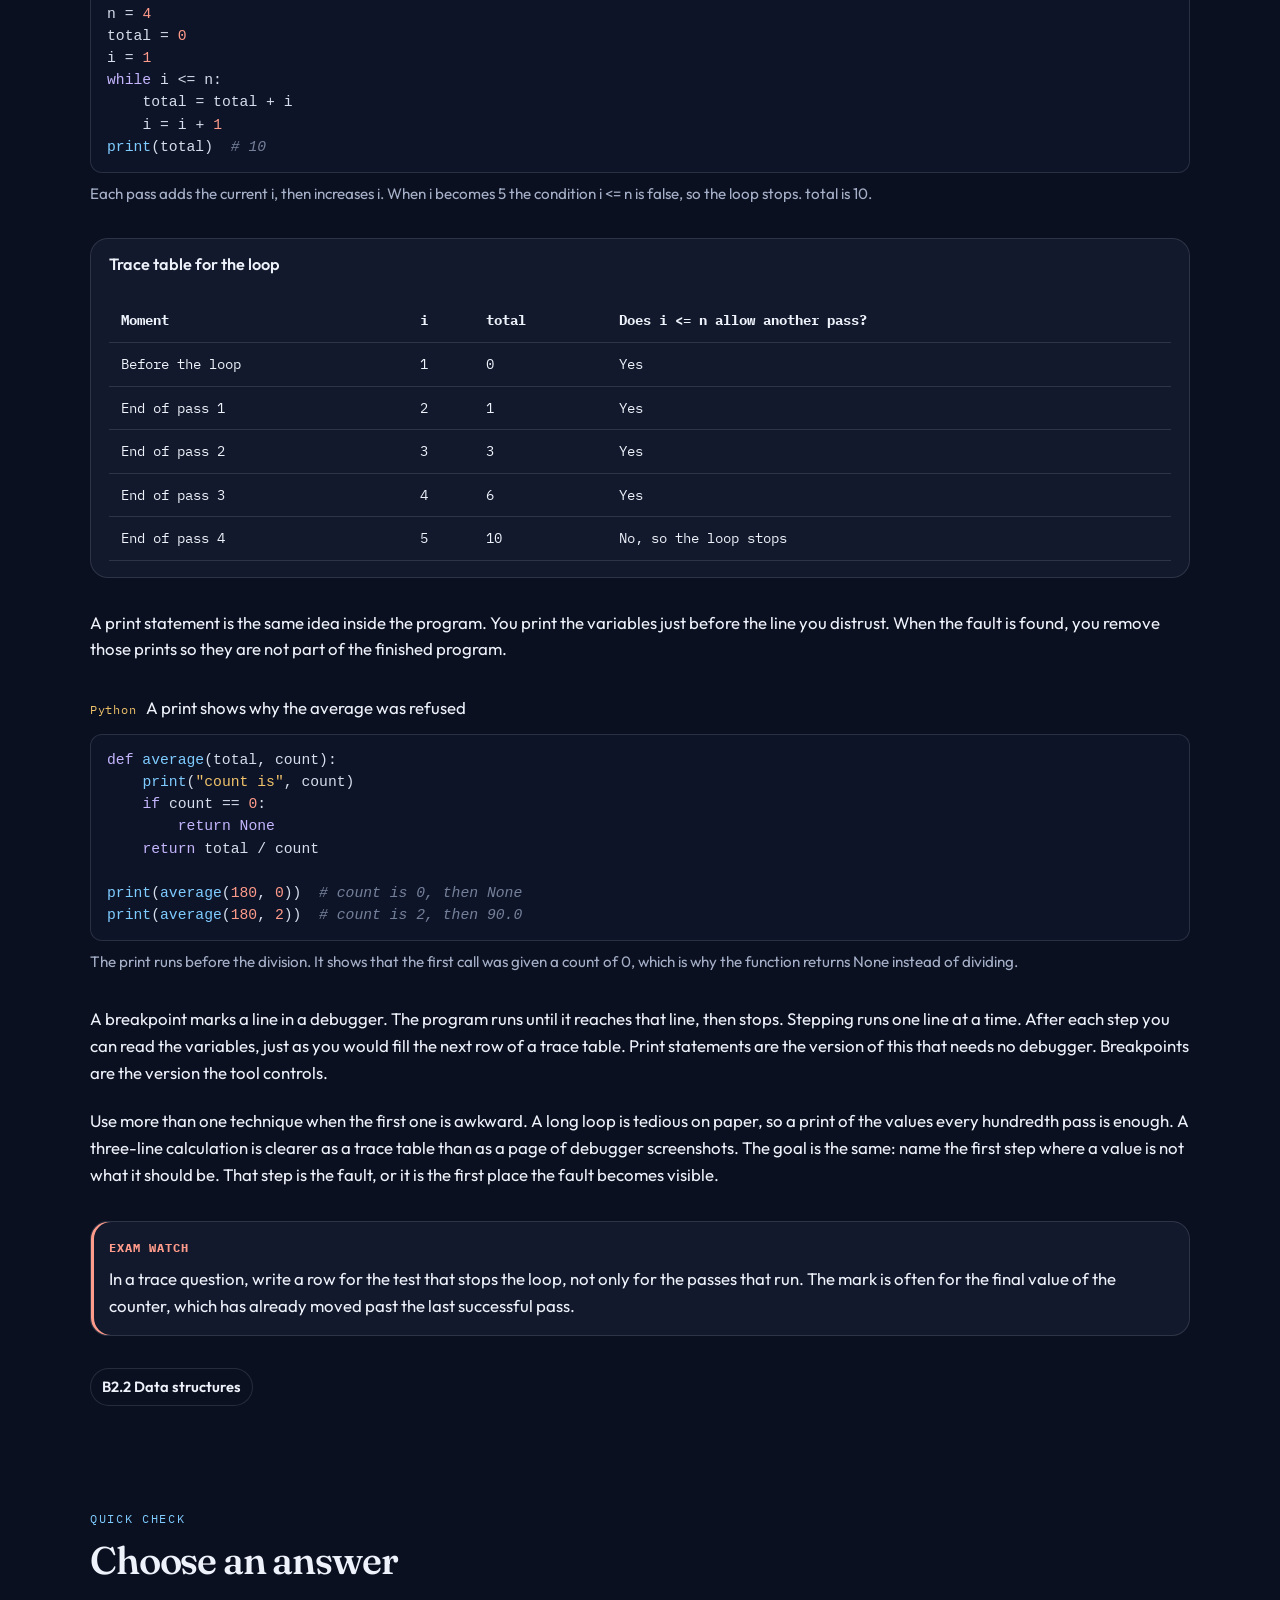
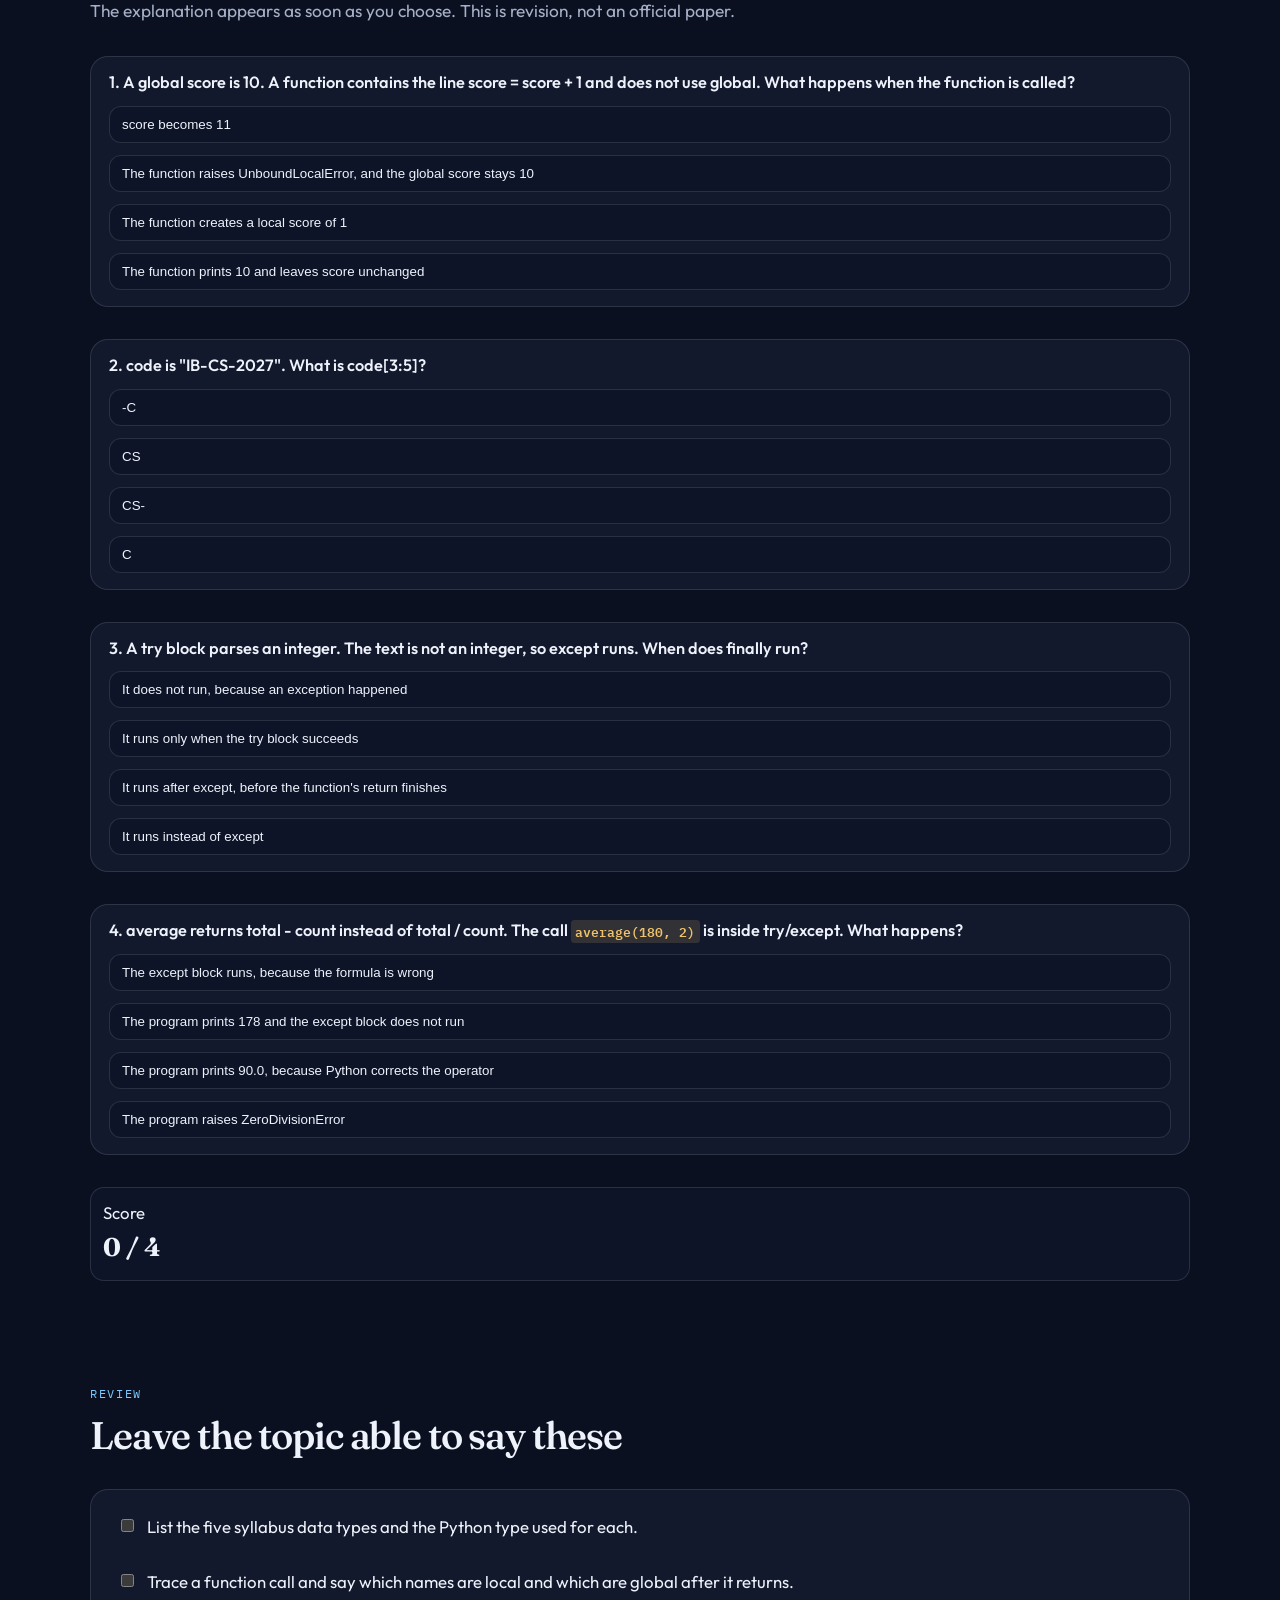
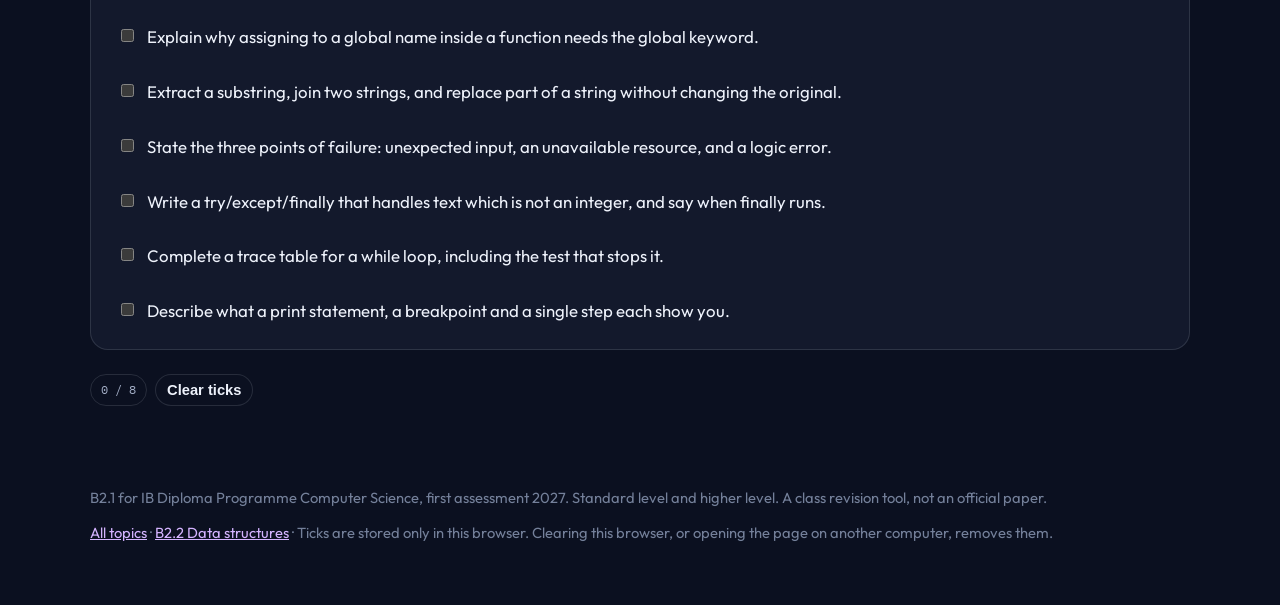
==== commit 55892429: "Add a sky-blue IB icon for iPhone bookmarks and the home screen. Co-authored-by: guojianryan <guojia" ====
--- a/b2-1-programming-fundamentals.html
+++ b/b2-1-programming-fundamentals.html
@@ -6,7 +6,9 @@
   <title>B2.1 Programming fundamentals · IB Computer Science</title>
   <meta name="description" content="B2.1 for IB DP Computer Science, SL and HL. Variables, data types, substrings, exception handling and debugging, in Python 3.">
   <meta name="theme-color" content="#0b1020">
-  <link rel="icon" href="data:image/svg+xml,%3Csvg xmlns='http://www.w3.org/2000/svg' viewBox='0 0 32 32'%3E%3Crect fill='%230b1020' width='32' height='32' rx='6'/%3E%3Ctext x='16' y='21' text-anchor='middle' fill='%237ecbff' font-family='monospace' font-size='8'%3EB2.1%3C/text%3E%3C/svg%3E">
+  <link rel="icon" type="image/png" sizes="32x32" href="favicon-32.png">
+  <link rel="apple-touch-icon" href="apple-touch-icon.png">
+  <meta name="apple-mobile-web-app-title" content="IB CS">
   <link rel="preconnect" href="https://fonts.googleapis.com">
   <link rel="preconnect" href="https://fonts.gstatic.com" crossorigin>
   <link href="https://fonts.googleapis.com/css2?family=Fraunces:opsz,wght@9..144,560&family=IBM+Plex+Mono:wght@450;560&family=Outfit:wght@380;520;640&display=swap" rel="stylesheet">
--- a/css/styles.css
+++ b/css/styles.css
@@ -947,6 +947,18 @@
 
 .more { margin-top: 12px; }
 
+.more.prominent .btn {
+  padding: 12px 20px;
+  font-size: 1.05rem;
+  box-shadow: 0 0 0 4px rgba(126, 203, 255, 0.22);
+}
+
+.more.prominent .btn::after {
+  content: "↗";
+  font-size: 0.95em;
+  line-height: 1;
+}
+
 .rhythm > .code-figure,
 .rhythm > .uml-frame,
 .rhythm > .classbox-wrap,
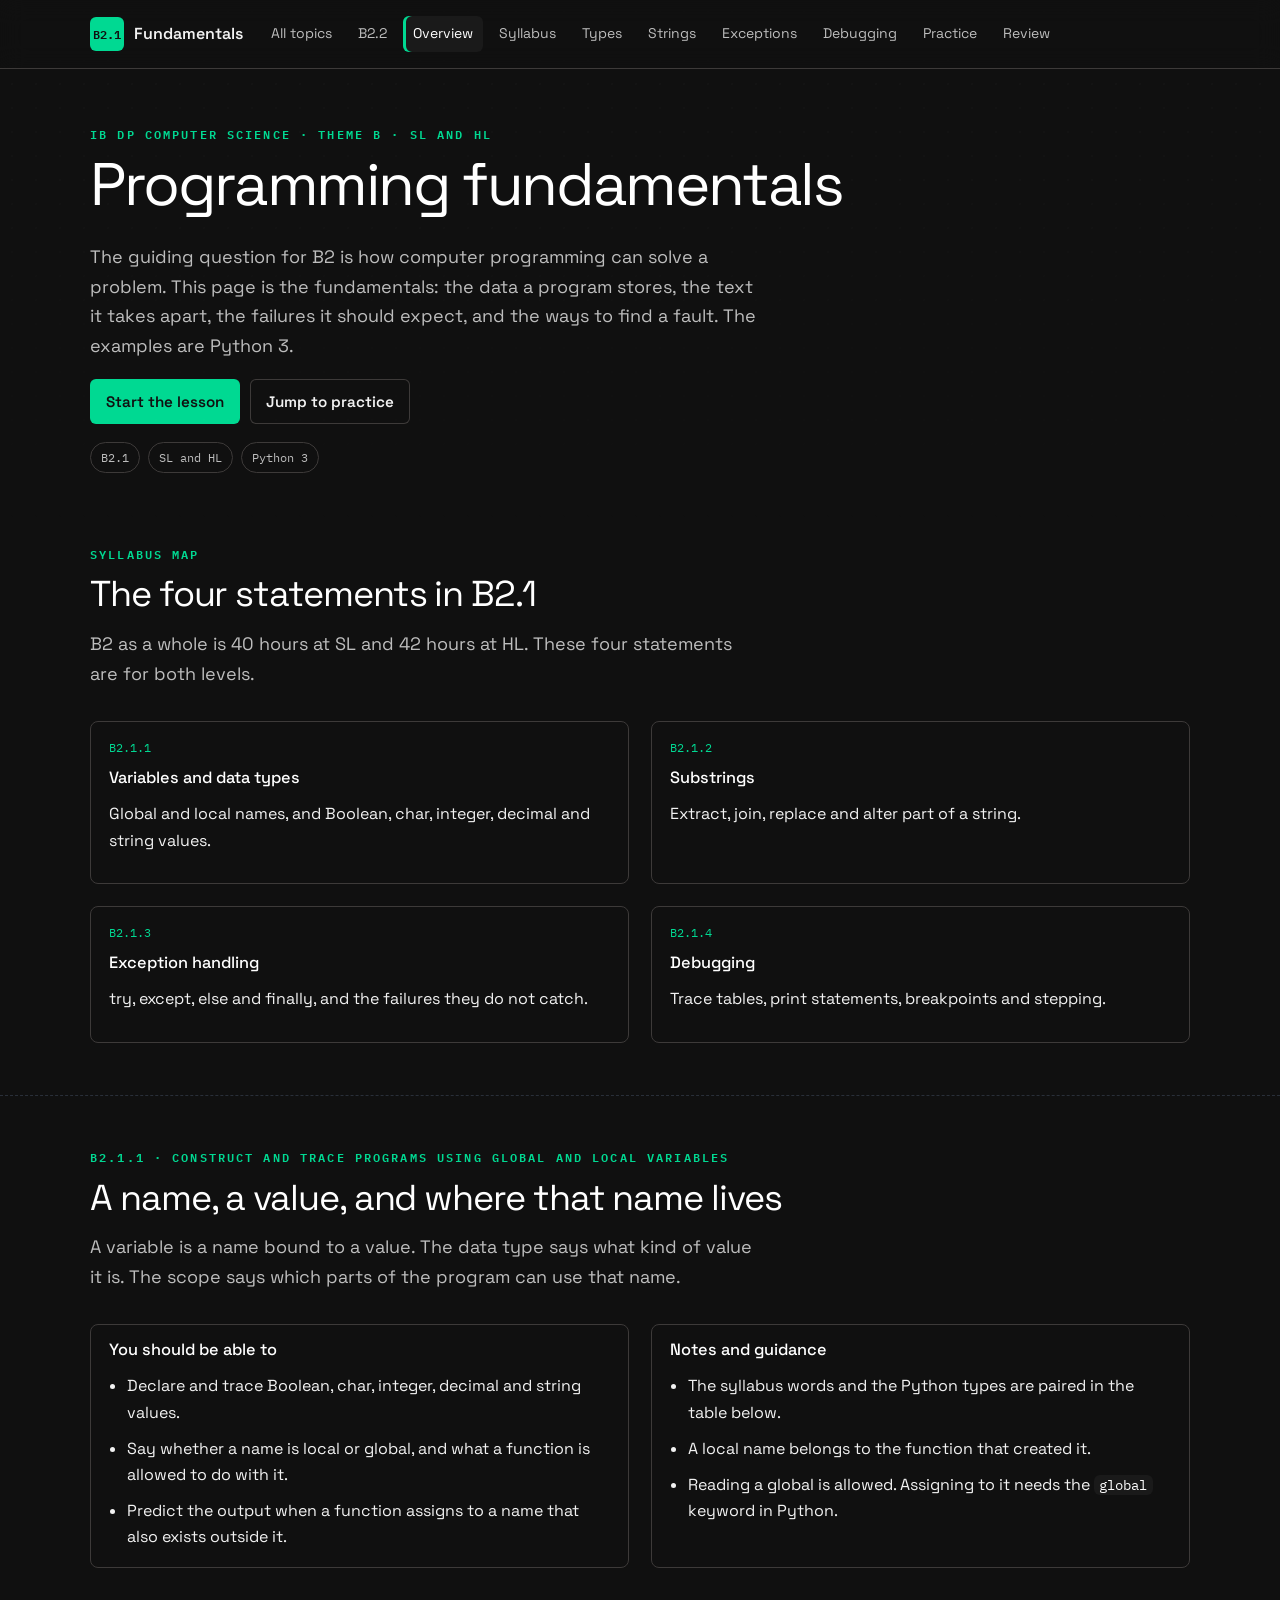
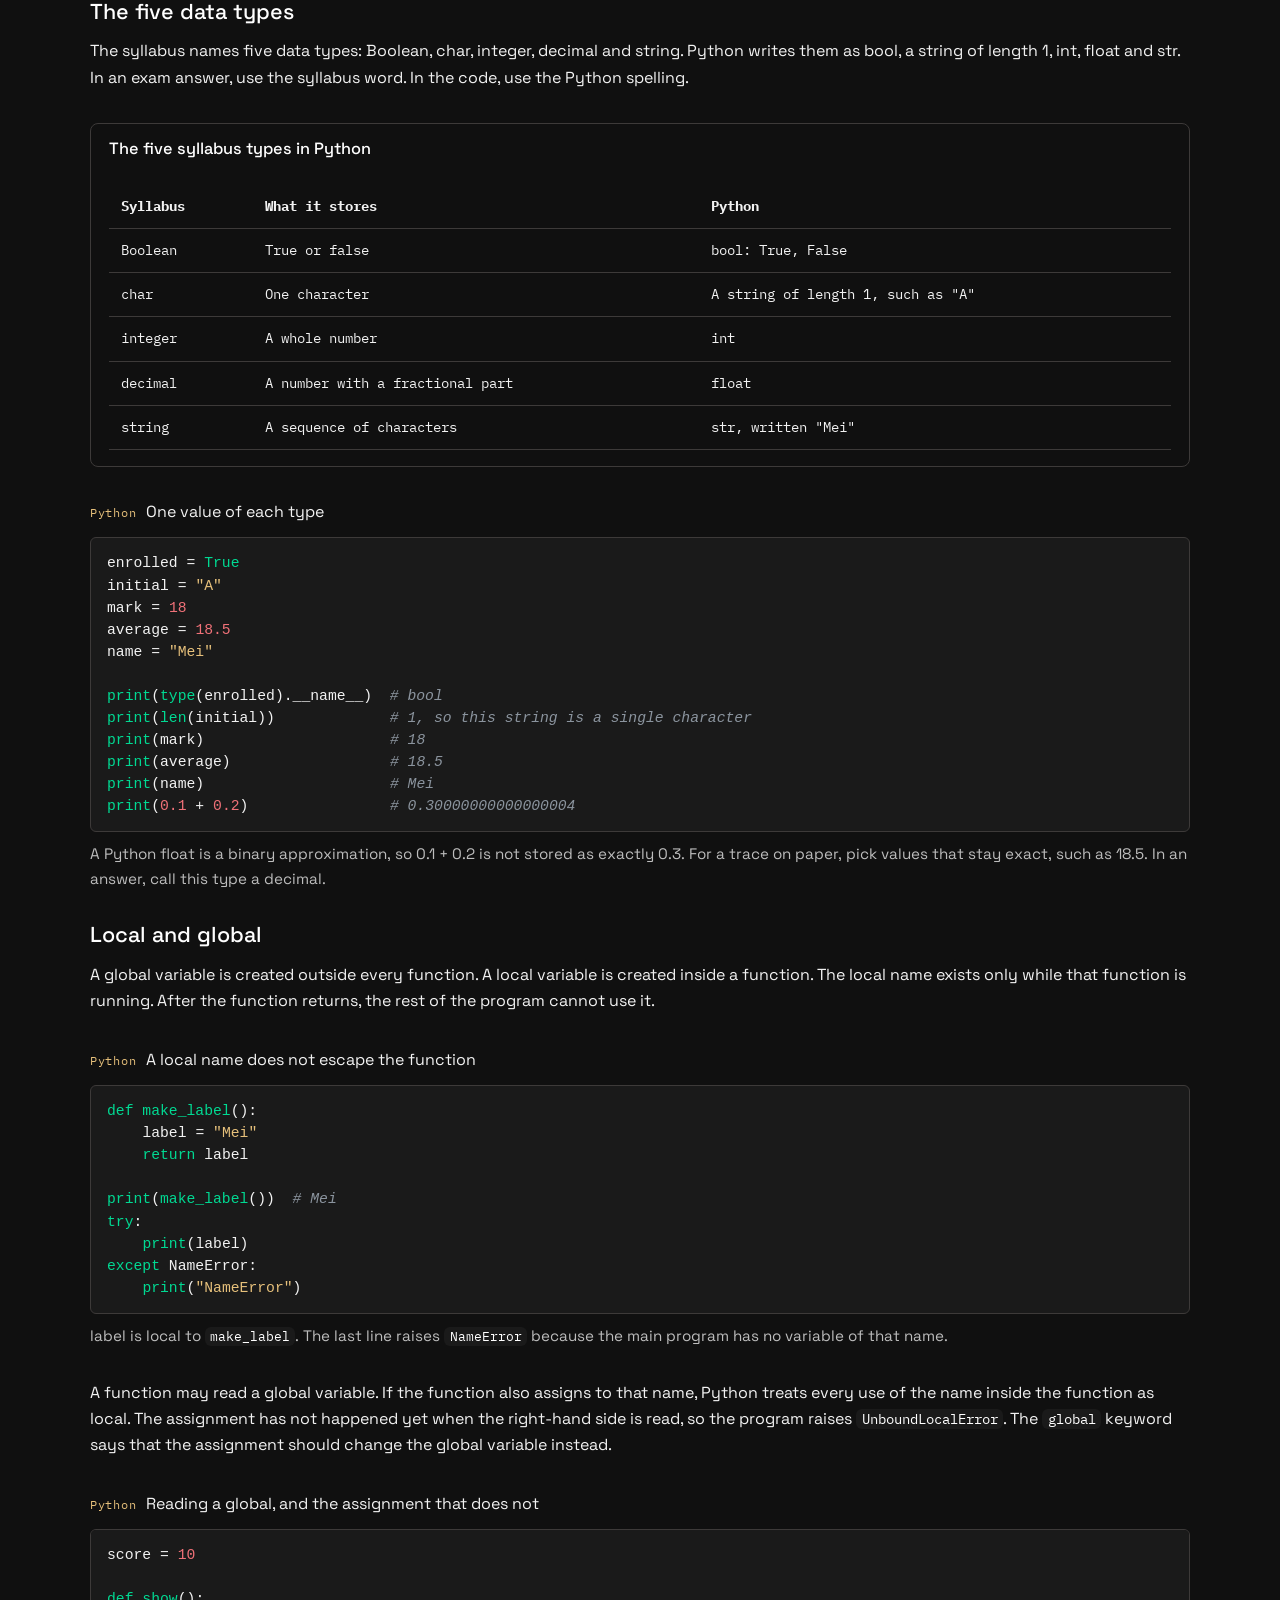
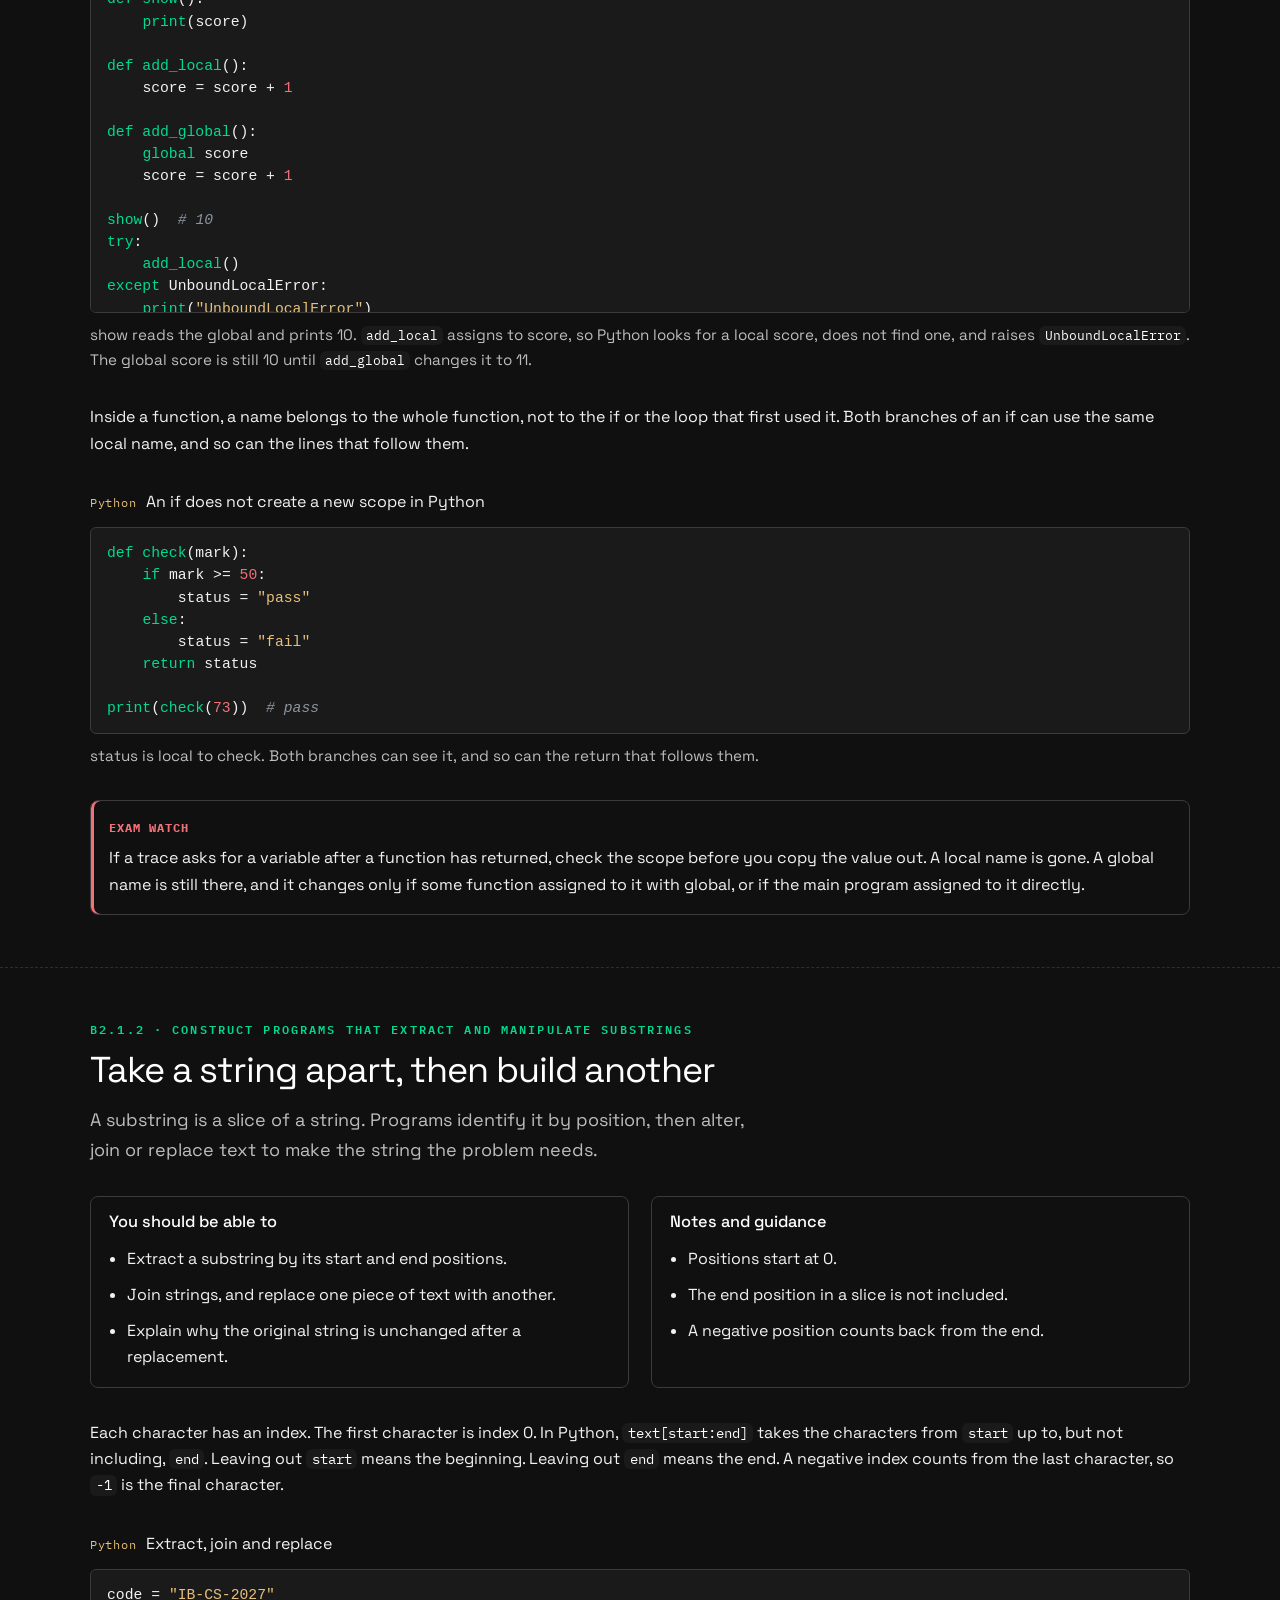
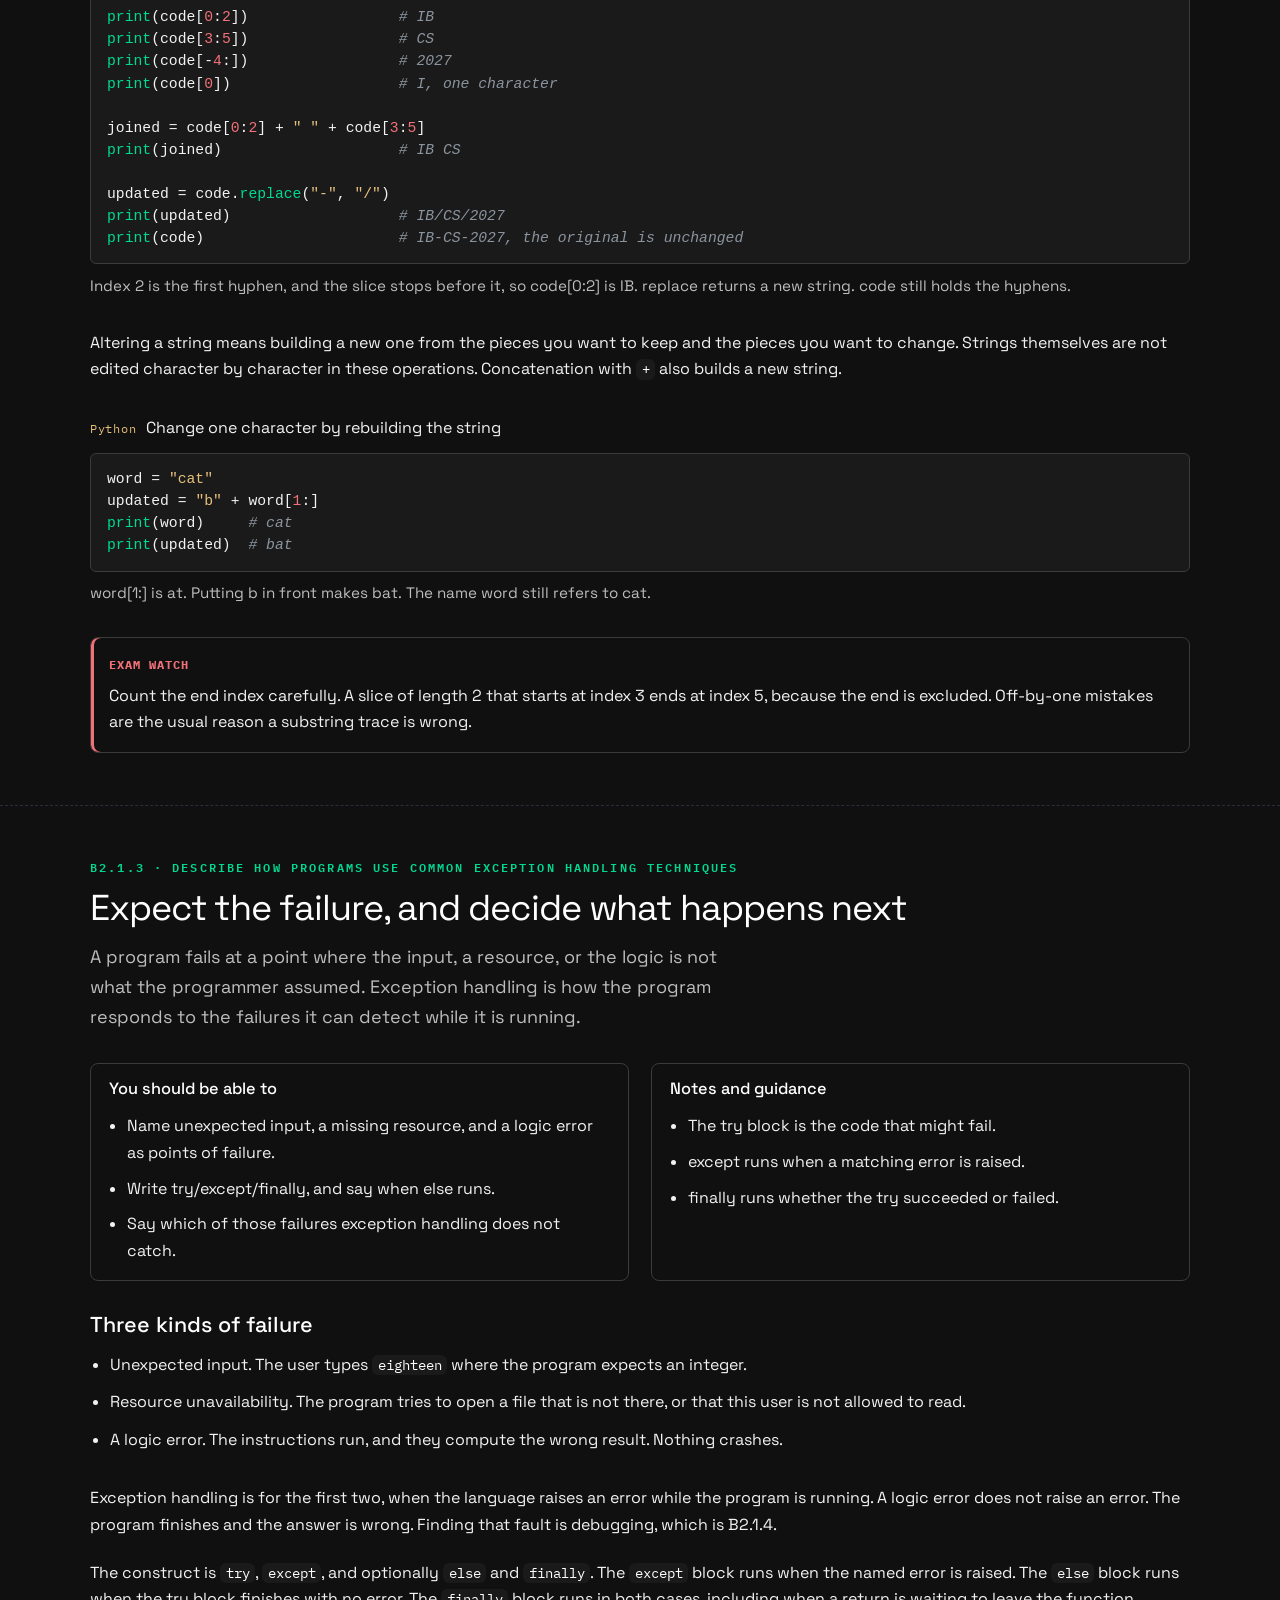
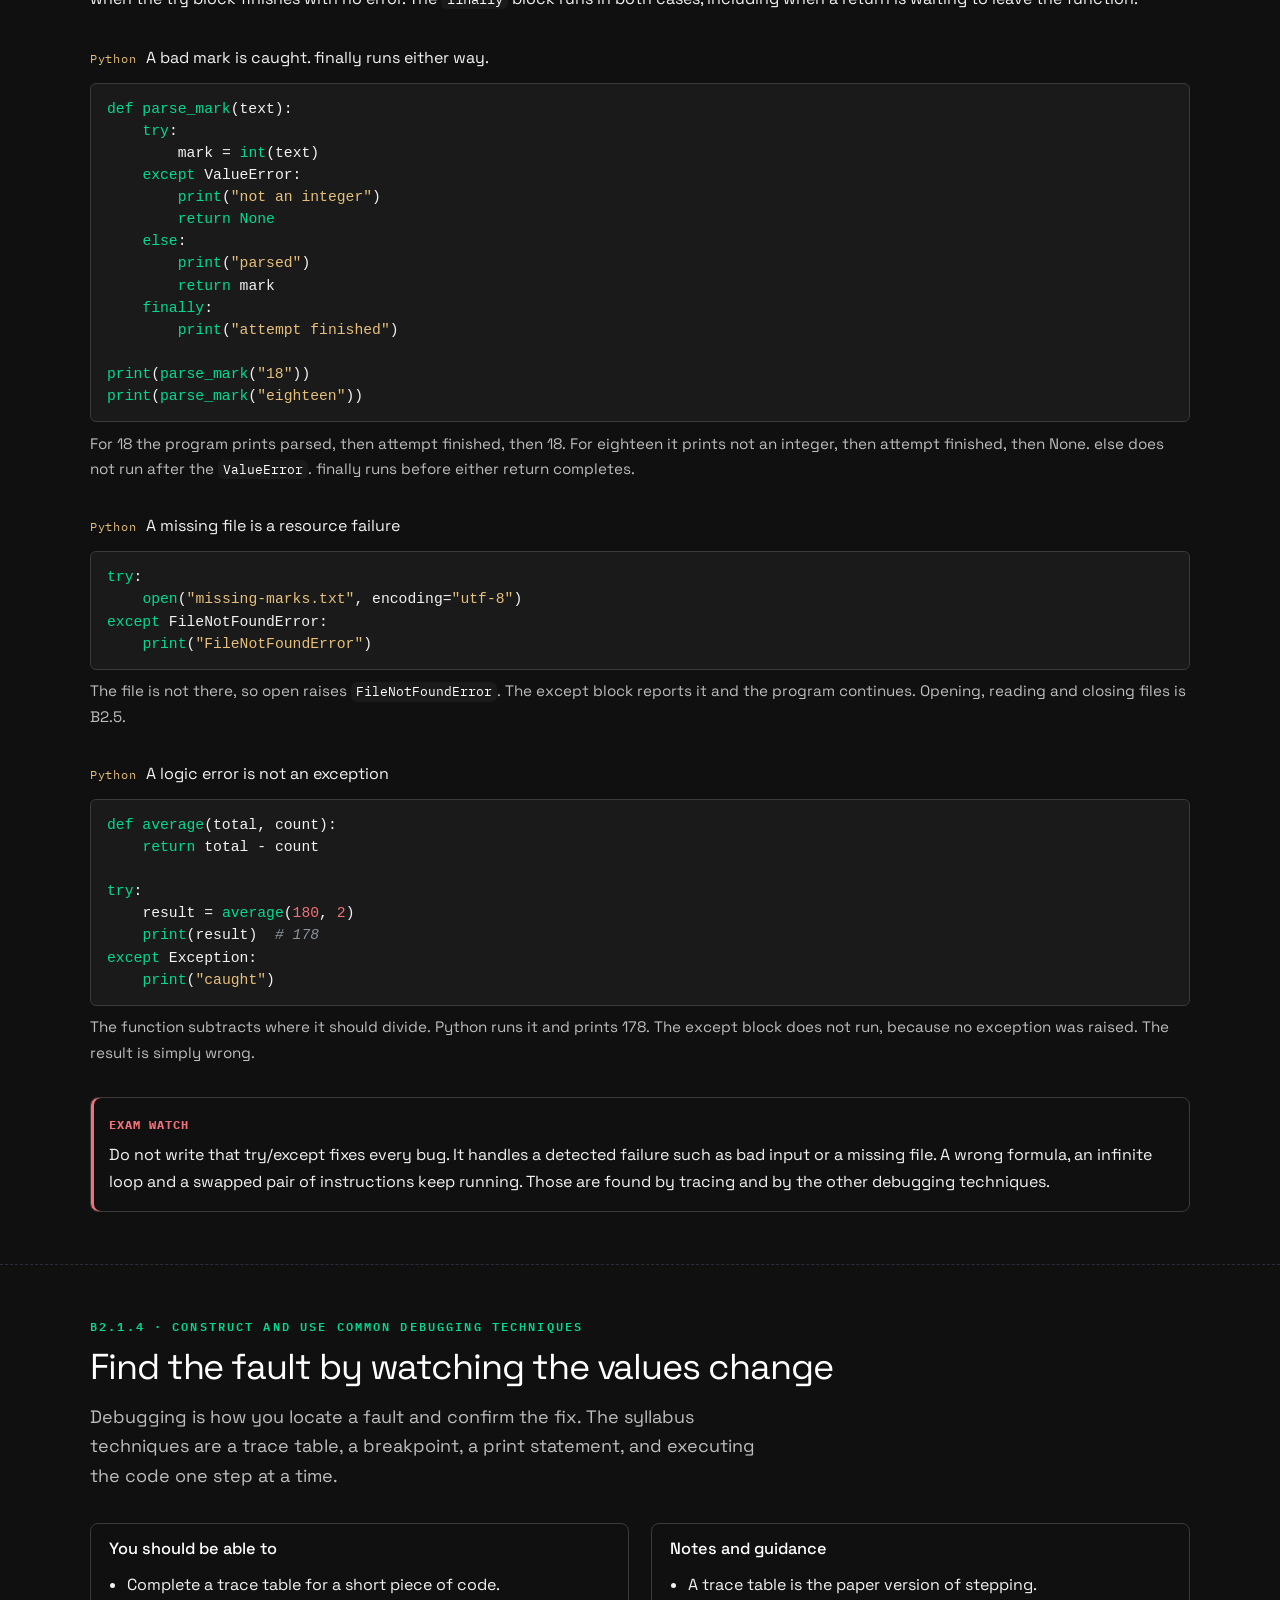
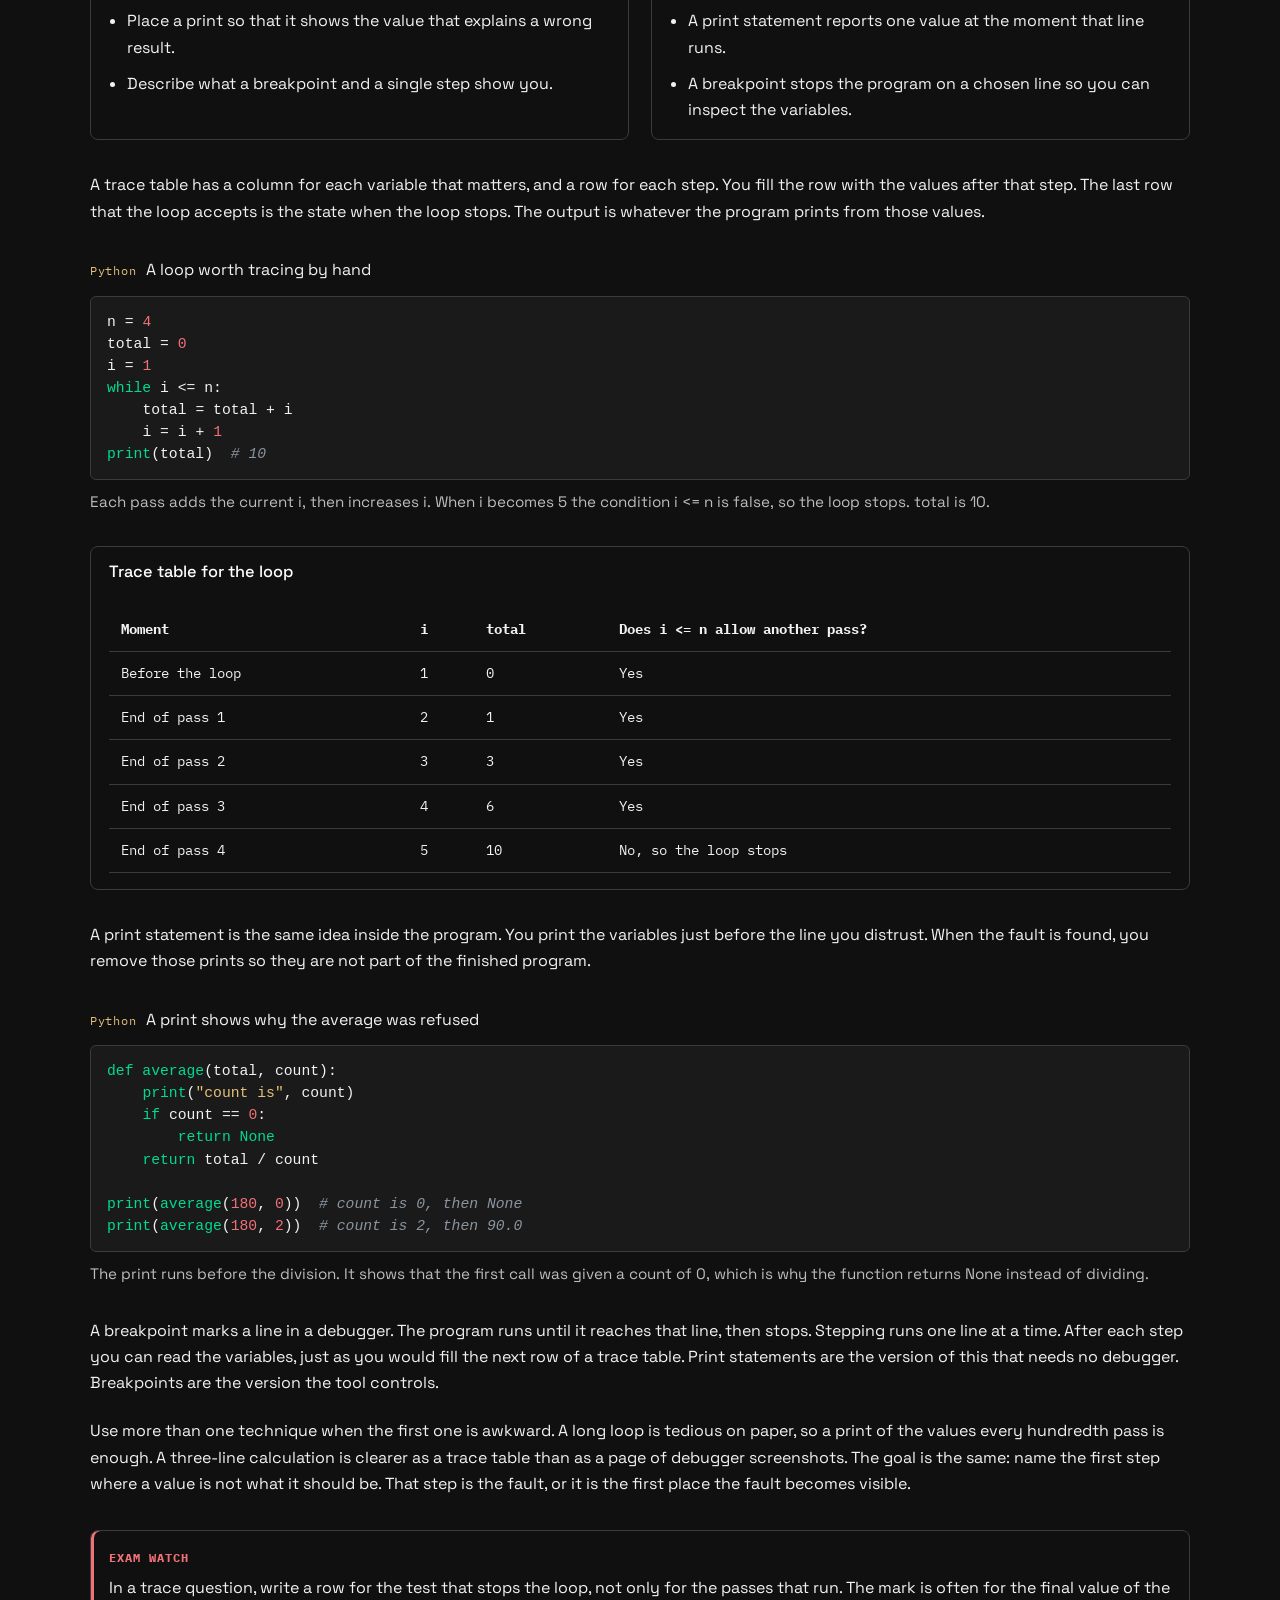
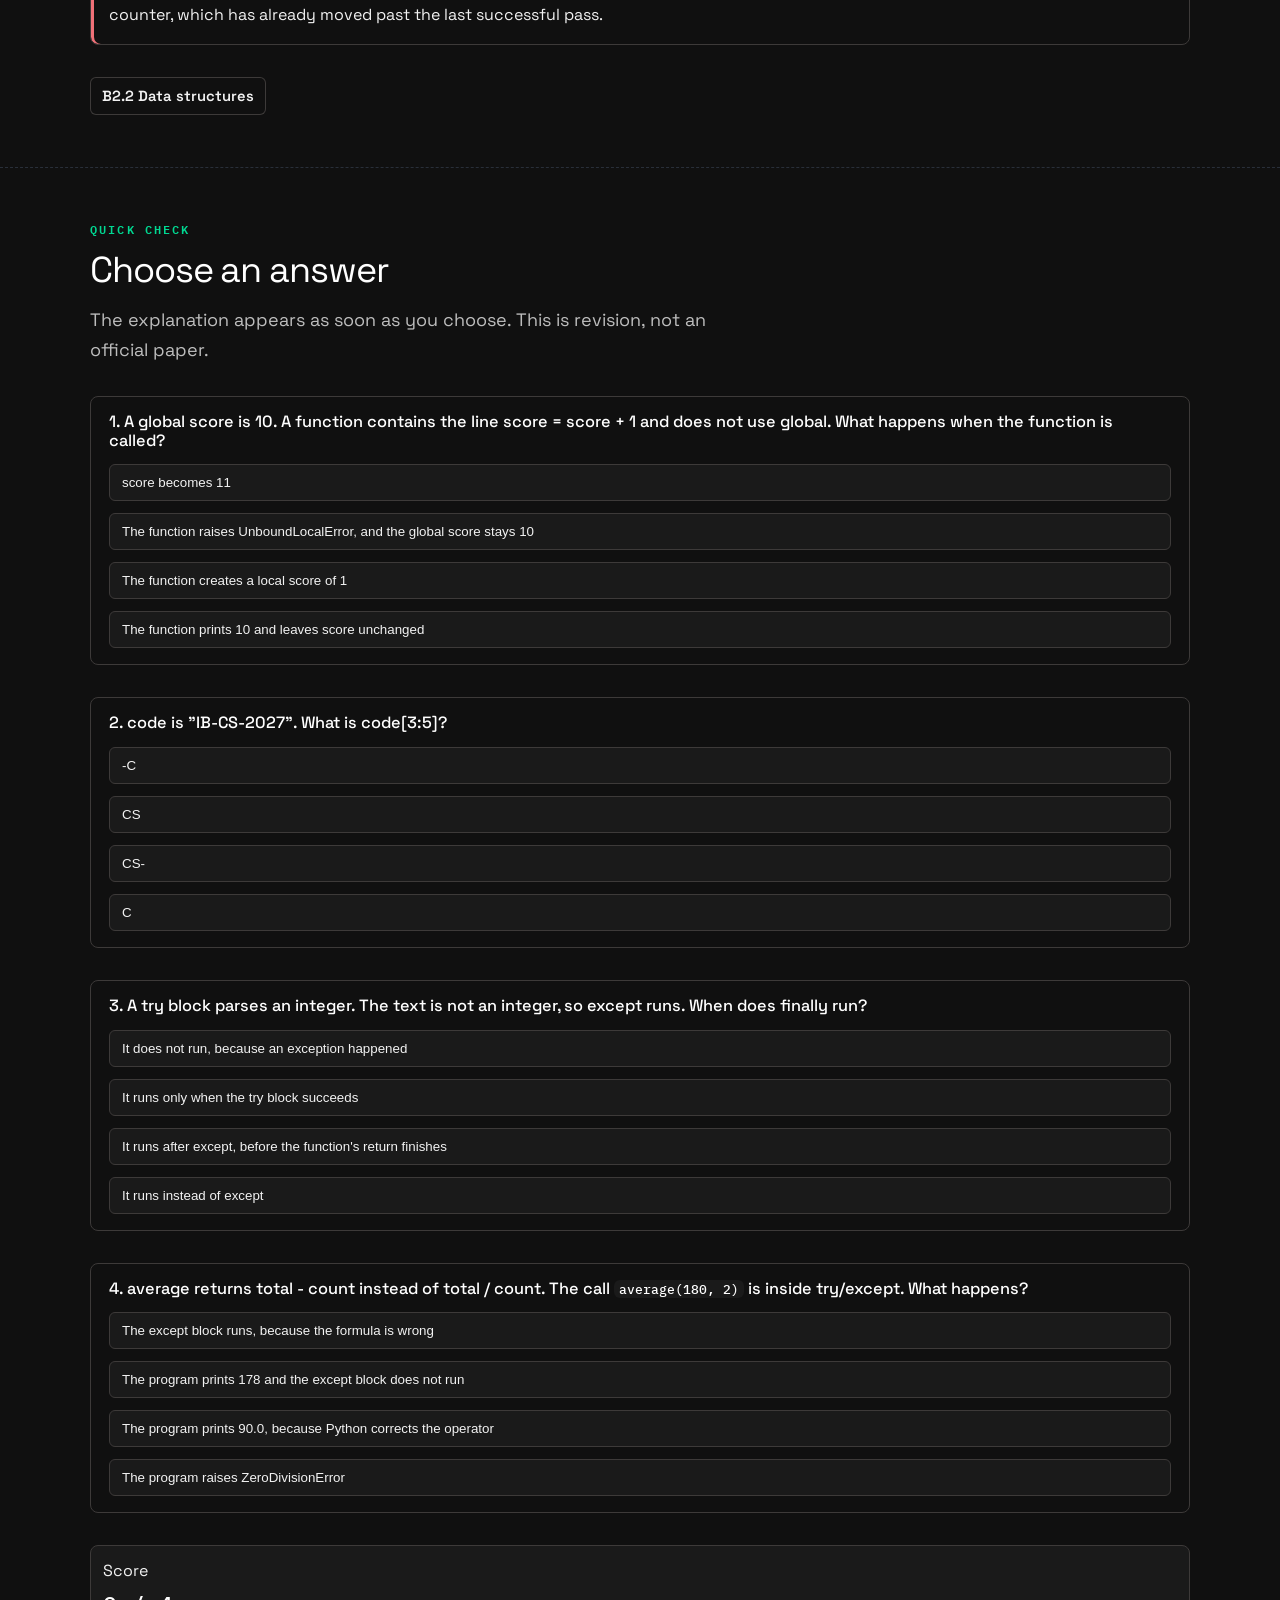
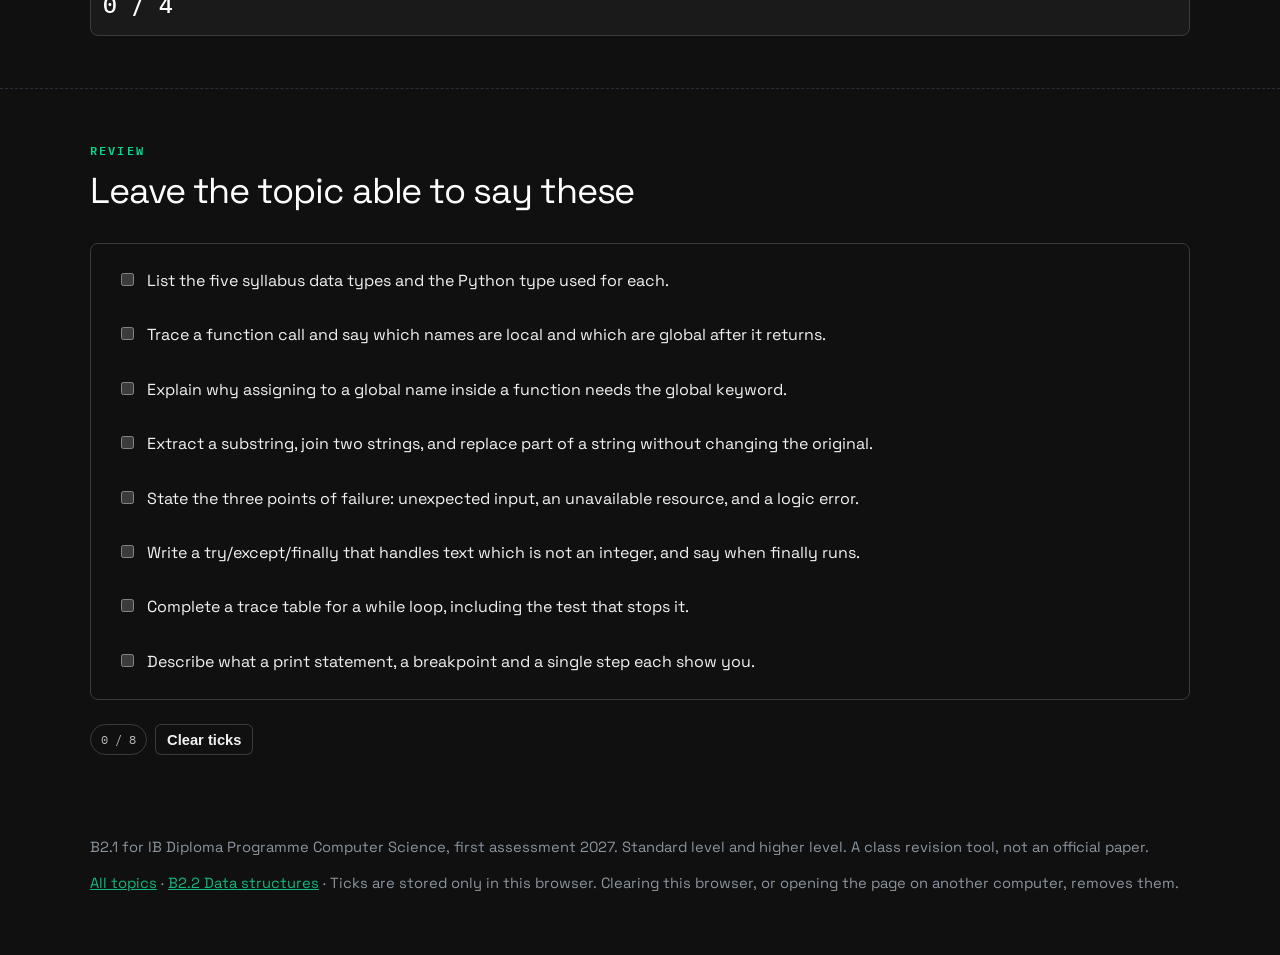
==== commit 1566e5cc: "Restyle the site from VoltAgent DESIGN.md while keeping dark theme. Apply the near-black canvas and " ====
--- a/b2-1-programming-fundamentals.html
+++ b/b2-1-programming-fundamentals.html
@@ -5,13 +5,13 @@
   <meta name="viewport" content="width=device-width, initial-scale=1">
   <title>B2.1 Programming fundamentals · IB Computer Science</title>
   <meta name="description" content="B2.1 for IB DP Computer Science, SL and HL. Variables, data types, substrings, exception handling and debugging, in Python 3.">
-  <meta name="theme-color" content="#0b1020">
+  <meta name="theme-color" content="#101010">
   <link rel="icon" type="image/png" sizes="32x32" href="favicon-32.png">
   <link rel="apple-touch-icon" href="apple-touch-icon.png">
   <meta name="apple-mobile-web-app-title" content="IB CS">
   <link rel="preconnect" href="https://fonts.googleapis.com">
   <link rel="preconnect" href="https://fonts.gstatic.com" crossorigin>
-  <link href="https://fonts.googleapis.com/css2?family=Fraunces:opsz,wght@9..144,560&family=IBM+Plex+Mono:wght@450;560&family=Outfit:wght@380;520;640&display=swap" rel="stylesheet">
+  <link href="https://fonts.googleapis.com/css2?family=IBM+Plex+Mono:wght@400;500;600&family=Space+Grotesk:wght@400;500;600;700&display=swap" rel="stylesheet">
   <link rel="stylesheet" href="css/styles.css">
 </head>
 <body>
--- a/css/styles.css
+++ b/css/styles.css
@@ -1,24 +1,27 @@
 :root {
   color-scheme: dark;
-  --bg: #0b1020;
-  --bg-elev: #151b2e;
-  --ink: #eef2fb;
-  --muted: #a5b0c8;
-  --faint: #74809a;
-  --line: rgba(238, 242, 251, 0.12);
-  --teal: #7ecbff;
-  --teal-ink: #062033;
-  --amber: #f0c36a;
-  --amber-ink: #2a1c08;
-  --blue: #d4b3ff;
-  --coral: #ff9b8a;
-  --good: #7ecbff;
-  --bad: #ff9b8a;
-  --shadow: 0 24px 60px rgba(4, 8, 20, 0.45);
-  --serif: Fraunces, "Iowan Old Style", Palatino, Georgia, serif;
-  --sans: Outfit, "Segoe UI", sans-serif;
+  --bg: #101010;
+  --bg-elev: #1a1a1a;
+  --ink: #f2f2f2;
+  --ink-strong: #ffffff;
+  --muted: #bdbdbd;
+  --faint: #8b949e;
+  --line: #3d3a39;
+  --teal: #00d992;
+  --teal-soft: #2fd6a1;
+  --teal-deep: #10b981;
+  --teal-ink: #101010;
+  --amber: #e6c07b;
+  --amber-ink: #101010;
+  --blue: #8b949e;
+  --coral: #f07178;
+  --good: #00d992;
+  --bad: #f07178;
+  --shadow: none;
+  --serif: "Space Grotesk", system-ui, sans-serif;
+  --sans: "Space Grotesk", system-ui, sans-serif;
   --mono: "IBM Plex Mono", ui-monospace, SFMono-Regular, Menlo, Consolas, monospace;
-  --radius: 18px;
+  --radius: 8px;
 }
 
 * { box-sizing: border-box; }
@@ -28,13 +31,10 @@
 body {
   margin: 0;
   font-family: var(--sans);
-  font-size: 1.05rem;
-  line-height: 1.6;
+  font-size: 1rem;
+  line-height: 1.65;
   color: var(--ink);
-  background:
-    radial-gradient(900px 420px at 0% -10%, rgba(126, 203, 255, 0.14), transparent 55%),
-    radial-gradient(700px 380px at 100% 0%, rgba(212, 179, 255, 0.1), transparent 50%),
-    var(--bg);
+  background: var(--bg);
 }
 
 body::before {
@@ -42,12 +42,13 @@
   position: fixed;
   inset: 0;
   pointer-events: none;
-  background-image: radial-gradient(rgba(238, 242, 251, 0.045) 1px, transparent 1px);
-  background-size: 22px 22px;
-  mask-image: linear-gradient(to bottom, #000 0%, transparent 78%);
-}
-
-::selection { background: rgba(126, 203, 255, 0.35); color: white; }
+  background-image: radial-gradient(rgba(242, 242, 242, 0.035) 1px, transparent 1px);
+  background-size: 24px 24px;
+  mask-image: linear-gradient(to bottom, #000 0%, transparent 70%);
+  opacity: 0.7;
+}
+
+::selection { background: rgba(0, 217, 146, 0.35); color: var(--ink-strong); }
 
 :focus-visible {
   outline: 2px solid var(--teal);
@@ -68,19 +69,20 @@
 
 .skip:focus { top: 12px; }
 
-a { color: var(--blue); }
+a { color: var(--teal-deep); }
 
 h1, h2, h3, h4 {
-  font-family: var(--serif);
-  font-weight: 560;
+  font-family: var(--sans);
+  font-weight: 500;
   letter-spacing: -0.03em;
   line-height: 1.12;
   margin: 0 0 0.4em;
-}
-
-h1 { font-size: clamp(2.5rem, 6vw, 4.6rem); }
-
-h2 { font-size: clamp(1.8rem, 3vw, 2.7rem); }
+  color: var(--ink-strong);
+}
+
+h1 { font-size: clamp(2.25rem, 5vw, 3.75rem); font-weight: 400; letter-spacing: -0.04em; }
+
+h2 { font-size: clamp(1.6rem, 3vw, 2.25rem); font-weight: 400; letter-spacing: -0.03em; }
 
 h3 { font-size: 1.25rem; }
 
@@ -95,23 +97,25 @@
   margin: 0 0 0.4rem;
   font-family: var(--mono);
   font-size: 0.74rem;
-  letter-spacing: 0.14em;
+  letter-spacing: 0.18em;
   text-transform: uppercase;
   color: var(--teal);
+  font-weight: 600;
 }
 
 .lede {
-  max-width: none;
+  max-width: 42rem;
   color: var(--muted);
-  font-size: 1.08rem;
+  font-size: 1.125rem;
+  line-height: 1.65;
 }
 
 header {
   position: sticky;
   top: 0;
   z-index: 10;
-  backdrop-filter: blur(16px);
-  background: rgba(11, 16, 32, 0.86);
+  backdrop-filter: blur(12px);
+  background: rgba(16, 16, 16, 0.88);
   border-bottom: 1px solid var(--line);
 }
 
@@ -135,14 +139,14 @@
 .mark {
   display: grid;
   place-items: center;
-  width: 38px;
-  height: 38px;
-  border-radius: 11px;
+  width: 34px;
+  height: 34px;
+  border-radius: 6px;
   background: var(--teal);
   color: var(--teal-ink);
   font-family: var(--mono);
-  font-size: 0.78rem;
-  font-weight: 560;
+  font-size: 0.72rem;
+  font-weight: 600;
 }
 
 .nav {
@@ -158,19 +162,19 @@
 .nav a {
   color: var(--muted);
   text-decoration: none;
-  font-size: 0.92rem;
+  font-size: 0.875rem;
   padding: 6px 10px;
-  border-radius: 999px;
+  border-radius: 6px;
   white-space: nowrap;
 }
 
 .nav a:hover,
 .nav a.is-active {
-  color: var(--ink);
-  background: rgba(238, 242, 251, 0.06);
-}
-
-.nav a.is-active { box-shadow: inset 0 0 0 1px var(--line); }
+  color: var(--ink-strong);
+  background: var(--bg-elev);
+}
+
+.nav a.is-active { box-shadow: inset 3px 0 0 var(--teal); }
 
 .hero { padding: 56px 0 20px; }
 
@@ -187,19 +191,21 @@
   appearance: none;
   border: 0;
   cursor: pointer;
-  border-radius: 999px;
+  border-radius: 6px;
   padding: 10px 16px;
   background: var(--teal);
   color: var(--teal-ink);
   font-weight: 600;
+  font-size: 0.95rem;
   text-decoration: none;
   display: inline-flex;
   align-items: center;
   justify-content: center;
   gap: 8px;
-}
-
-.btn:hover { filter: brightness(1.05); }
+  transition: filter 0.15s ease, background 0.15s ease, color 0.15s ease;
+}
+
+.btn:hover { filter: brightness(1.08); }
 
 .btn.ghost {
   background: transparent;
@@ -207,6 +213,12 @@
   box-shadow: inset 0 0 0 1px var(--line);
 }
 
+.btn.ghost:hover {
+  border-color: var(--teal);
+  color: var(--teal);
+  box-shadow: inset 0 0 0 1px var(--teal);
+}
+
 .btn.amber { background: var(--amber); color: var(--amber-ink); }
 
 .btn.small { padding: 7px 12px; font-size: 0.92rem; }
@@ -224,18 +236,16 @@
   color: var(--muted);
   border: 1px solid var(--line);
   border-radius: 999px;
-  padding: 5px 10px;
+  padding: 4px 10px;
 }
 
 .stage {
   position: relative;
   min-height: 280px;
-  border-radius: 28px;
-  border: 1px solid var(--line);
-  background:
-    linear-gradient(180deg, rgba(126, 203, 255, 0.08), transparent 40%),
-    var(--bg-elev);
-  box-shadow: var(--shadow);
+  border-radius: 8px;
+  border: 1px solid var(--line);
+  background: var(--bg-elev);
+  box-shadow: none;
   overflow: hidden;
 }
 
@@ -247,9 +257,9 @@
   height: 54px;
   border-radius: 999px;
   background:
-    repeating-linear-gradient(90deg, rgba(238, 242, 251, 0.2) 0 18px, transparent 18px 34px),
-    #1c2740;
-  box-shadow: inset 0 0 0 2px rgba(238, 242, 251, 0.08);
+    repeating-linear-gradient(90deg, rgba(242, 242, 242, 0.14) 0 18px, transparent 18px 34px),
+    #141414;
+  box-shadow: inset 0 0 0 1px var(--line);
 }
 
 .car {
@@ -280,12 +290,12 @@
   height: 16px;
   border-radius: 50%;
   background: var(--teal);
-  box-shadow: 0 0 0 6px rgba(126, 203, 255, 0.15);
+  box-shadow: 0 0 0 6px rgba(0, 217, 146, 0.15);
 }
 
 .node.a { top: 18%; left: 16%; }
-.node.b { top: 22%; right: 18%; background: var(--blue); box-shadow: 0 0 0 6px rgba(212, 179, 255, 0.15); }
-.node.c { bottom: 16%; left: 38%; background: var(--coral); box-shadow: 0 0 0 6px rgba(255, 155, 138, 0.15); }
+.node.b { top: 22%; right: 18%; background: var(--teal-soft); box-shadow: 0 0 0 6px rgba(47, 214, 161, 0.12); }
+.node.c { bottom: 16%; left: 38%; background: var(--coral); box-shadow: 0 0 0 6px rgba(240, 113, 120, 0.15); }
 
 .page-card {
   position: absolute;
@@ -293,8 +303,8 @@
   bottom: 18%;
   width: 92px;
   padding: 8px;
-  border-radius: 10px;
-  background: #243049;
+  border-radius: 6px;
+  background: var(--bg-elev);
   border: 1px solid var(--line);
   font-family: var(--mono);
   font-size: 0.68rem;
@@ -317,10 +327,10 @@
 code {
   font-family: var(--mono);
   font-size: 0.86em;
-  color: var(--amber);
-  background: rgba(240, 195, 106, 0.14);
-  border-radius: 0.28em;
-  padding: 0.05em 0.34em;
+  color: var(--ink-strong);
+  background: var(--bg-elev);
+  border-radius: 6px;
+  padding: 0.08em 0.4em;
   letter-spacing: 0;
 }
 
@@ -344,7 +354,7 @@
 .grid-6 { display: grid; grid-template-columns: repeat(3, 1fr); gap: 14px; }
 
 .card, .lab, .callout, .map-card, .fn, .q, .check-list, .worked {
-  background: rgba(21, 27, 46, 0.9);
+  background: var(--bg);
   border: 1px solid var(--line);
   border-radius: var(--radius);
   padding: 16px 18px;
@@ -364,7 +374,7 @@
   min-height: 100%;
 }
 
-.map-card:hover { border-color: rgba(126, 203, 255, 0.45); }
+.map-card:hover { border-color: var(--teal); }
 
 .map-card span {
   display: block;
@@ -383,10 +393,10 @@
 .card.www { box-shadow: inset 3px 0 0 var(--amber); }
 
 .callout.exam { box-shadow: inset 3px 0 0 var(--coral); }
-.callout.note { box-shadow: inset 3px 0 0 var(--blue); }
+.callout.note { box-shadow: inset 3px 0 0 var(--teal-soft); }
 .callout strong { font-family: var(--mono); font-size: 0.78rem; letter-spacing: 0.08em; text-transform: uppercase; display: block; margin-bottom: 0.5rem; }
 .callout.exam strong { color: var(--coral); }
-.callout.note strong { color: var(--blue); }
+.callout.note strong { color: var(--teal-soft); }
 
 .lab { margin-top: 16px; }
 .lab h3 { margin-bottom: 0.9rem; }
@@ -396,13 +406,19 @@
 
 input[type="text"], input[type="number"], textarea {
   width: 100%;
-  border-radius: 12px;
-  border: 1px solid var(--line);
-  background: #0e1428;
+  border-radius: 6px;
+  border: 1px solid var(--line);
+  background: var(--bg-elev);
   color: var(--ink);
   padding: 12px 14px;
   font-family: var(--mono);
   font-size: 0.95rem;
+}
+
+input[type="text"]:focus, input[type="number"]:focus, textarea:focus, select:focus {
+  outline: none;
+  border-color: var(--teal);
+  box-shadow: 0 0 0 1px var(--teal);
 }
 
 textarea { min-height: 110px; resize: vertical; font-family: var(--sans); }
@@ -414,8 +430,8 @@
   flex-wrap: wrap;
   gap: 6px;
   padding: 10px;
-  border-radius: 14px;
-  background: #0e1428;
+  border-radius: 8px;
+  background: var(--bg-elev);
   border: 1px solid var(--line);
   min-height: 58px;
 }
@@ -423,7 +439,7 @@
 .part {
   border: 0;
   cursor: pointer;
-  border-radius: 10px;
+  border-radius: 6px;
   padding: 8px 10px;
   font-family: var(--mono);
   font-size: 0.92rem;
@@ -442,12 +458,12 @@
 .define {
   margin-top: 12px;
   padding: 12px 14px;
-  border-radius: 12px;
-  background: rgba(238, 242, 251, 0.04);
+  border-radius: 6px;
+  background: rgba(242, 242, 242, 0.04);
 }
 
 .panes { display: grid; grid-template-columns: 1fr 1fr; gap: 12px; margin-top: 12px; }
-.pane { border-radius: 14px; padding: 12px; background: #0e1428; border: 1px solid var(--line); min-height: 140px; }
+.pane { border-radius: 8px; padding: 12px; background: var(--bg-elev); border: 1px solid var(--line); min-height: 140px; }
 .pane h4 { font-family: var(--mono); font-size: 0.78rem; letter-spacing: 0.08em; text-transform: uppercase; margin-bottom: 8px; }
 .pane.http h4 { color: var(--coral); }
 .pane.https h4 { color: var(--teal); }
@@ -463,12 +479,12 @@
 }
 
 .flow li {
-  border-radius: 14px;
+  border-radius: 8px;
   padding: 12px;
   text-align: center;
   border: 1px solid var(--line);
   color: var(--faint);
-  background: #0e1428;
+  background: var(--bg-elev);
 }
 
 .flow li strong { display: block; color: var(--ink); font-size: 0.95rem; }
@@ -489,9 +505,9 @@
 
 .sort-card, .step-btn, .opt {
   text-align: left;
-  border-radius: 12px;
-  border: 1px solid var(--line);
-  background: #0e1428;
+  border-radius: 6px;
+  border: 1px solid var(--line);
+  background: var(--bg-elev);
   color: var(--ink);
   padding: 10px 12px;
 }
@@ -508,28 +524,28 @@
 }
 
 .choice.is-correct, .sort-card.is-correct, .opt.is-correct {
-  background: rgba(126, 203, 255, 0.16);
-  border-color: rgba(126, 203, 255, 0.6);
+  background: rgba(0, 217, 146, 0.14);
+  border-color: rgba(0, 217, 146, 0.55);
 }
 
 .choice.is-wrong, .opt.is-wrong {
-  background: rgba(255, 155, 138, 0.12);
-  border-color: rgba(255, 155, 138, 0.55);
+  background: rgba(240, 113, 120, 0.12);
+  border-color: rgba(240, 113, 120, 0.55);
 }
 
 .feedback { min-height: 1.4em; color: var(--muted); font-size: 0.95rem; }
 .feedback.good { color: var(--good); }
 .feedback.bad { color: var(--bad); }
 
-.fn.is-lit { border-color: rgba(126, 203, 255, 0.7); box-shadow: 0 0 0 1px rgba(126, 203, 255, 0.4); }
+.fn.is-lit { border-color: rgba(0, 217, 146, 0.65); box-shadow: 0 0 0 1px rgba(0, 217, 146, 0.35); }
 
 .jars { display: grid; grid-template-columns: 1fr 1fr; gap: 12px; }
-.jar { background: #0e1428; border-radius: 14px; padding: 12px; border: 1px dashed var(--line); min-height: 150px; }
+.jar { background: var(--bg-elev); border-radius: 8px; padding: 12px; border: 1px dashed var(--line); min-height: 150px; }
 .jar h4 { margin-bottom: 8px; font-family: var(--sans); font-size: 0.95rem; }
-.jar.ram { border-color: rgba(212, 179, 255, 0.45); }
-.jar.disk { border-color: rgba(240, 195, 106, 0.45); }
+.jar.ram { border-color: rgba(0, 217, 146, 0.35); }
+.jar.disk { border-color: rgba(230, 192, 123, 0.45); }
 .jar-list { display: grid; gap: 8px; }
-.cookie { background: rgba(238, 242, 251, 0.04); border-radius: 10px; padding: 8px 10px; }
+.cookie { background: rgba(242, 242, 242, 0.04); border-radius: 6px; padding: 8px 10px; }
 .cookie b { font-family: var(--mono); font-weight: 560; font-size: 0.86rem; }
 .empty { color: var(--faint); margin: 0; }
 
@@ -550,13 +566,13 @@
 
 .scoreboard div {
   flex: 1 1 180px;
-  border-radius: 14px;
+  border-radius: 8px;
   padding: 12px;
-  background: #0e1428;
-  border: 1px solid var(--line);
-}
-
-.scoreboard strong { display: block; font-family: var(--serif); font-size: 1.6rem; }
+  background: var(--bg-elev);
+  border: 1px solid var(--line);
+}
+
+.scoreboard strong { display: block; font-family: var(--mono); font-size: 1.45rem; font-weight: 500; color: var(--ink-strong); }
 
 .check-list { display: grid; gap: 12px; }
 .check-list label {
@@ -564,9 +580,9 @@
   gap: 10px;
   align-items: flex-start;
   padding: 8px;
-  border-radius: 10px;
-}
-.check-list label:hover { background: rgba(238, 242, 251, 0.03); }
+  border-radius: 6px;
+}
+.check-list label:hover { background: rgba(242, 242, 242, 0.03); }
 .check-list input { margin-top: 5px; accent-color: var(--teal); }
 
 footer {
@@ -581,9 +597,9 @@
   margin: 2.25rem 0 1rem;
   font-family: var(--mono);
   font-size: 0.78rem;
-  letter-spacing: 0.12em;
+  letter-spacing: 0.18em;
   text-transform: uppercase;
-  color: var(--amber);
+  color: var(--teal);
 }
 
 .chapter { margin: 18px 0 26px; }
@@ -599,36 +615,37 @@
   gap: 6px;
   min-height: 124px;
   padding: 14px 14px 12px;
-  border-radius: 16px;
-  border: 1px solid var(--line);
-  background: rgba(21, 27, 46, 0.9);
+  border-radius: 8px;
+  border: 1px solid var(--line);
+  background: var(--bg);
   color: inherit;
   text-decoration: none;
+  transition: border-color 0.15s ease;
 }
 
 .topic strong { font-family: var(--sans); font-weight: 520; letter-spacing: 0; font-size: 1rem; }
 .topic .code { font-family: var(--mono); font-size: 0.78rem; color: var(--teal); }
 .topic em { margin-top: auto; font-style: normal; font-family: var(--mono); font-size: 0.74rem; letter-spacing: 0.08em; text-transform: uppercase; color: var(--teal); }
 .topic.ready { box-shadow: inset 3px 0 0 var(--teal); }
-.topic.ready:hover { border-color: rgba(126, 203, 255, 0.55); }
+.topic.ready:hover { border-color: rgba(0, 217, 146, 0.5); }
 .topic.later { color: var(--muted); cursor: default; }
 .topic.later .code, .topic.later em { color: var(--faint); }
 
 .chain { display: grid; grid-template-columns: repeat(3, 1fr); gap: 12px; }
-.bcard { border-radius: 14px; padding: 12px; background: #0e1428; border: 1px solid var(--line); }
+.bcard { border-radius: 8px; padding: 12px; background: var(--bg-elev); border: 1px solid var(--line); }
 .bcard h4 { font-family: var(--sans); letter-spacing: 0; font-size: 0.95rem; margin-bottom: 8px; }
 .bcard p { margin: 0 0 6px; font-size: 0.92rem; }
 .bcard code { display: block; word-break: break-all; }
-.bcard.bad { border-color: rgba(255, 155, 138, 0.7); box-shadow: inset 3px 0 0 var(--coral); }
-.bcard.ok { border-color: rgba(126, 203, 255, 0.45); }
+.bcard.bad { border-color: rgba(240, 113, 120, 0.65); box-shadow: inset 3px 0 0 var(--coral); }
+.bcard.ok { border-color: rgba(0, 217, 146, 0.4); }
 .flow.six { grid-template-columns: repeat(3, 1fr); }
 .calc-grid { display: grid; grid-template-columns: 1fr 1fr; gap: 12px; margin: 8px 0; }
 select {
   width: 100%;
   margin-top: 6px;
-  border-radius: 12px;
-  border: 1px solid var(--line);
-  background: #0e1428;
+  border-radius: 6px;
+  border: 1px solid var(--line);
+  background: var(--bg-elev);
   color: var(--ink);
   padding: 12px 14px;
 }
@@ -683,7 +700,7 @@
   color: var(--ink);
   background: transparent;
   border: 1px solid var(--line);
-  border-radius: 999px;
+  border-radius: 6px;
   padding: 8px 12px;
   cursor: pointer;
 }
@@ -697,15 +714,15 @@
   line-height: 1.5;
   white-space: pre;
   overflow-x: auto;
-  color: #d6deeb;
-  background: #0e1428;
-  border: 1px solid var(--line);
-  border-radius: 12px;
+  color: var(--ink);
+  background: var(--bg-elev);
+  border: 1px solid var(--line);
+  border-radius: 6px;
   padding: 14px 16px;
   margin: 12px 0 0;
 }
-.pseudo .tok-key { color: #c4b5fd; }
-.pseudo .tok-type { color: var(--blue); }
+.pseudo .tok-key { color: var(--teal); }
+.pseudo .tok-type { color: var(--teal-soft); }
 .pseudo .tok-fn { color: var(--teal); }
 .pseudo .tok-string { color: var(--amber); }
 .pseudo .tok-number { color: var(--coral); }
@@ -719,7 +736,7 @@
 }
 .shape {
   border: 2px solid var(--blue);
-  background: #0e1428;
+  background: var(--bg-elev);
   min-width: 190px;
   max-width: 280px;
   padding: 10px 16px;
@@ -746,7 +763,7 @@
   position: absolute;
   inset: 18px 10px;
   border: 2px solid var(--coral);
-  background: #0e1428;
+  background: var(--bg-elev);
   transform: rotate(45deg);
 }
 .diamond span { position: relative; z-index: 1; }
@@ -782,11 +799,11 @@
 .flow-svg .flow-term,
 .flow-svg .flow-process,
 .flow-svg .flow-io,
-.flow-svg .flow-decision { fill: #0e1428; stroke-width: 2; }
+.flow-svg .flow-decision { fill: var(--bg-elev); stroke-width: 2; }
 .flow-svg .flow-term { stroke: var(--teal); }
 .flow-svg .flow-process { stroke: var(--blue); }
 .flow-svg .struct-root,
-.flow-svg .struct-part { fill: #0e1428; stroke-width: 2; }
+.flow-svg .struct-part { fill: var(--bg-elev); stroke-width: 2; }
 .flow-svg .struct-root { stroke: var(--teal); }
 .flow-svg .struct-part { stroke: var(--blue); }
 .flow-svg .flow-io { stroke: var(--amber); }
@@ -858,9 +875,9 @@
   max-height: 24rem;
   overflow: auto;
   border: 1px solid var(--line);
-  border-radius: 12px;
-  background: #0e1428;
-  scrollbar-color: rgba(238, 242, 251, 0.35) transparent;
+  border-radius: 6px;
+  background: var(--bg-elev);
+  scrollbar-color: rgba(61, 58, 57, 1) transparent;
 }
 
 .code-scroll:focus-visible { outline-offset: 3px; }
@@ -879,9 +896,9 @@
 
 .classbox {
   width: min(100%, 460px);
-  border: 2px solid rgba(238, 242, 251, 0.72);
-  border-radius: 10px;
-  background: #151b2e;
+  border: 2px solid rgba(242, 242, 242, 0.55);
+  border-radius: 6px;
+  background: var(--bg-elev);
   font-family: var(--mono);
   font-size: 0.92rem;
   overflow: hidden;
@@ -892,15 +909,15 @@
 
 .classbox header {
   text-align: center;
-  background: rgba(126, 203, 255, 0.1);
-  border-bottom: 1px solid rgba(238, 242, 251, 0.28);
+  background: rgba(0, 217, 146, 0.1);
+  border-bottom: 1px solid rgba(61, 58, 57, 1);
 }
 
 .classbox header strong { display: block; font-size: 1.05rem; }
 
 .classbox header span { color: var(--teal); font-size: 0.78rem; }
 
-.classbox .compartment + .compartment { border-top: 1px solid rgba(238, 242, 251, 0.28); }
+.classbox .compartment + .compartment { border-top: 1px solid rgba(61, 58, 57, 1); }
 
 .classbox ul { list-style: none; margin: 0; padding: 0; }
 
@@ -928,14 +945,14 @@
 
 .uml-svg .uml-name { font-size: 16px; font-weight: 560; }
 
-.uml-svg .uml-box { fill: #151b2e; stroke: rgba(238, 242, 251, 0.72); stroke-width: 2; }
-
-.uml-svg .uml-head { fill: rgba(126, 203, 255, 0.12); }
-
-.uml-svg .uml-line { stroke: rgba(238, 242, 251, 0.35); stroke-width: 1; }
-
-.uml-svg .rel { fill: none; stroke: #a5b0c8; stroke-width: 2; }
-.uml-svg .rel.filled { fill: #eef2fb; }
+.uml-svg .uml-box { fill: var(--bg-elev); stroke: rgba(242, 242, 242, 0.55); stroke-width: 2; }
+
+.uml-svg .uml-head { fill: rgba(0, 217, 146, 0.12); }
+
+.uml-svg .uml-line { stroke: rgba(61, 58, 57, 1); stroke-width: 1; }
+
+.uml-svg .rel { fill: none; stroke: var(--muted); stroke-width: 2; }
+.uml-svg .rel.filled { fill: var(--ink); }
 
 .uml-svg .rel.dashed { stroke-dasharray: 6 5; }
 
@@ -950,7 +967,7 @@
 .more.prominent .btn {
   padding: 12px 20px;
   font-size: 1.05rem;
-  box-shadow: 0 0 0 4px rgba(126, 203, 255, 0.22);
+  box-shadow: none;
 }
 
 .more.prominent .btn::after {
@@ -1005,3 +1022,15 @@
   .uml-svg .rel, .uml-svg .uml-line { stroke: black; }
   a { color: black; }
 }
+
+
+/* volt-divider */
+section.block + section.block {
+  border-top: 1px dashed rgba(79, 93, 117, 0.4);
+}
+
+.topic.ready:hover,
+.map-card:hover,
+.topic:not(.later):hover {
+  border-color: var(--teal);
+}
